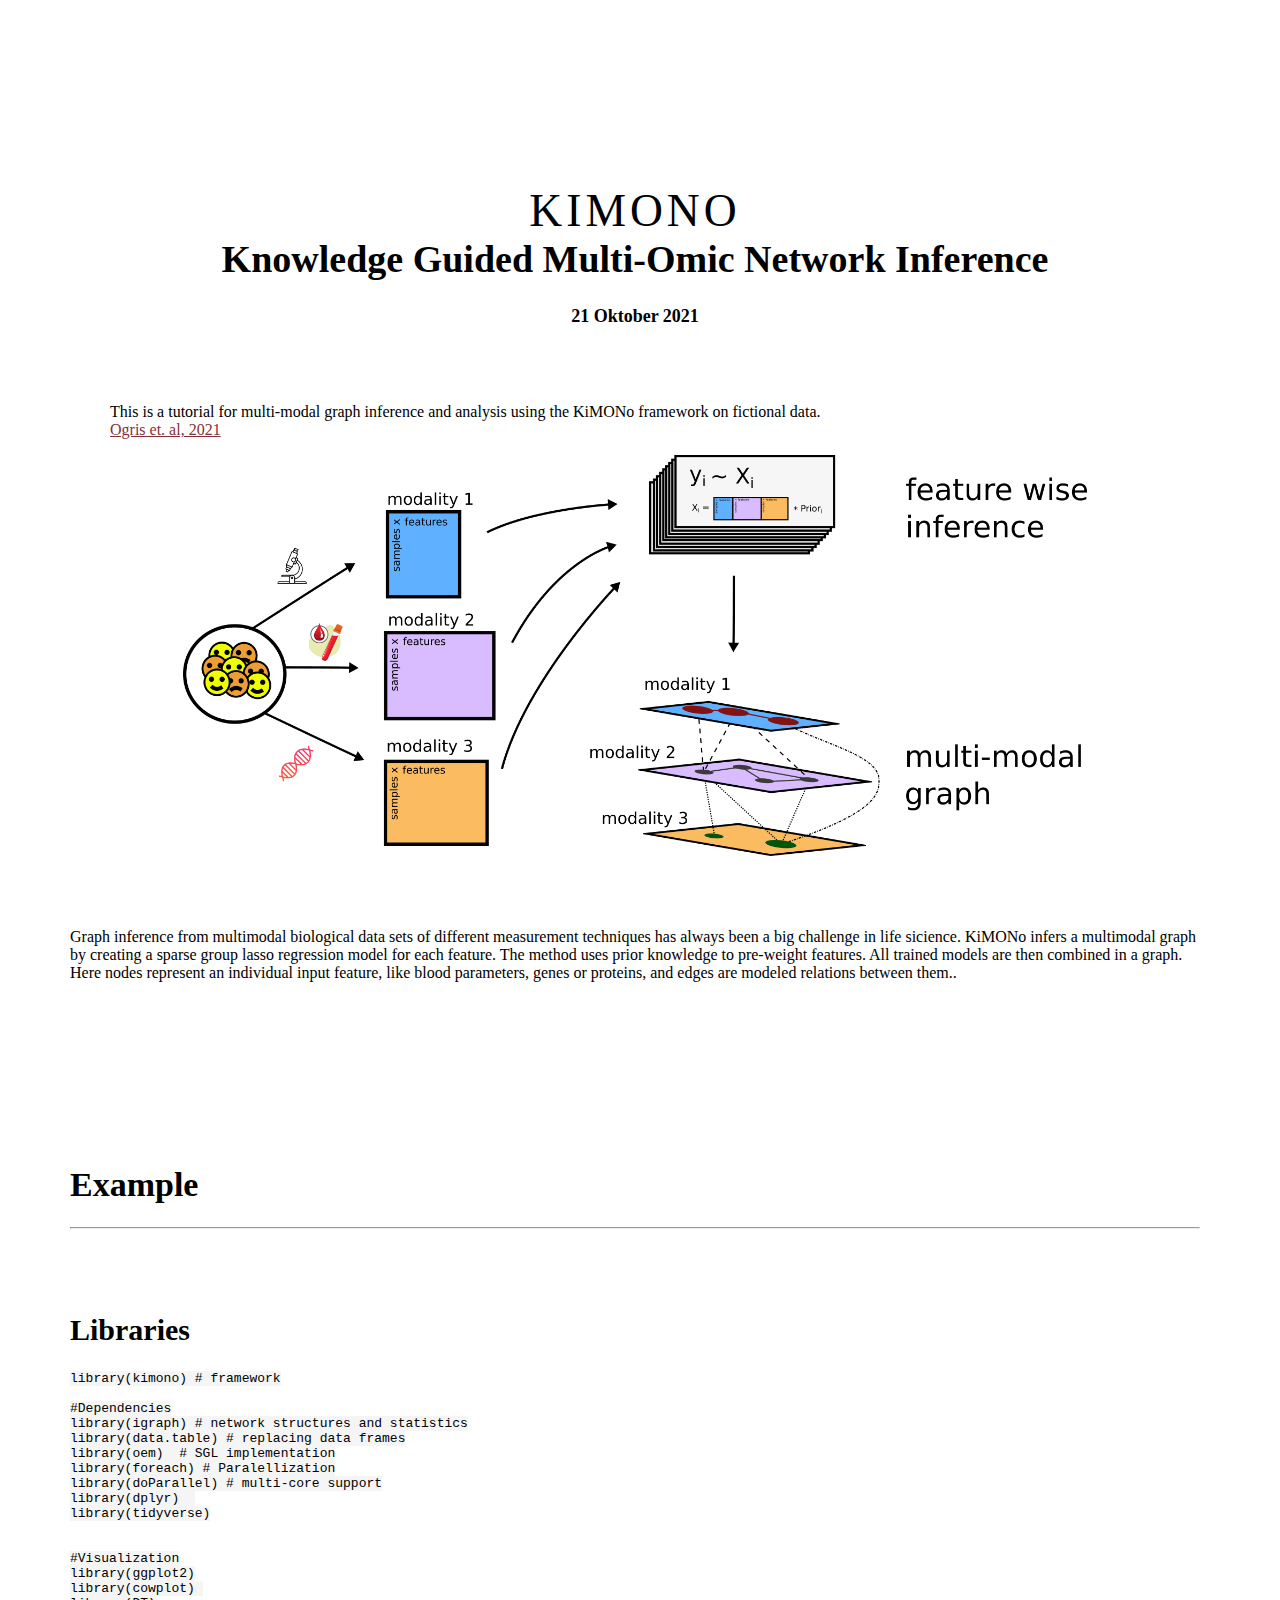
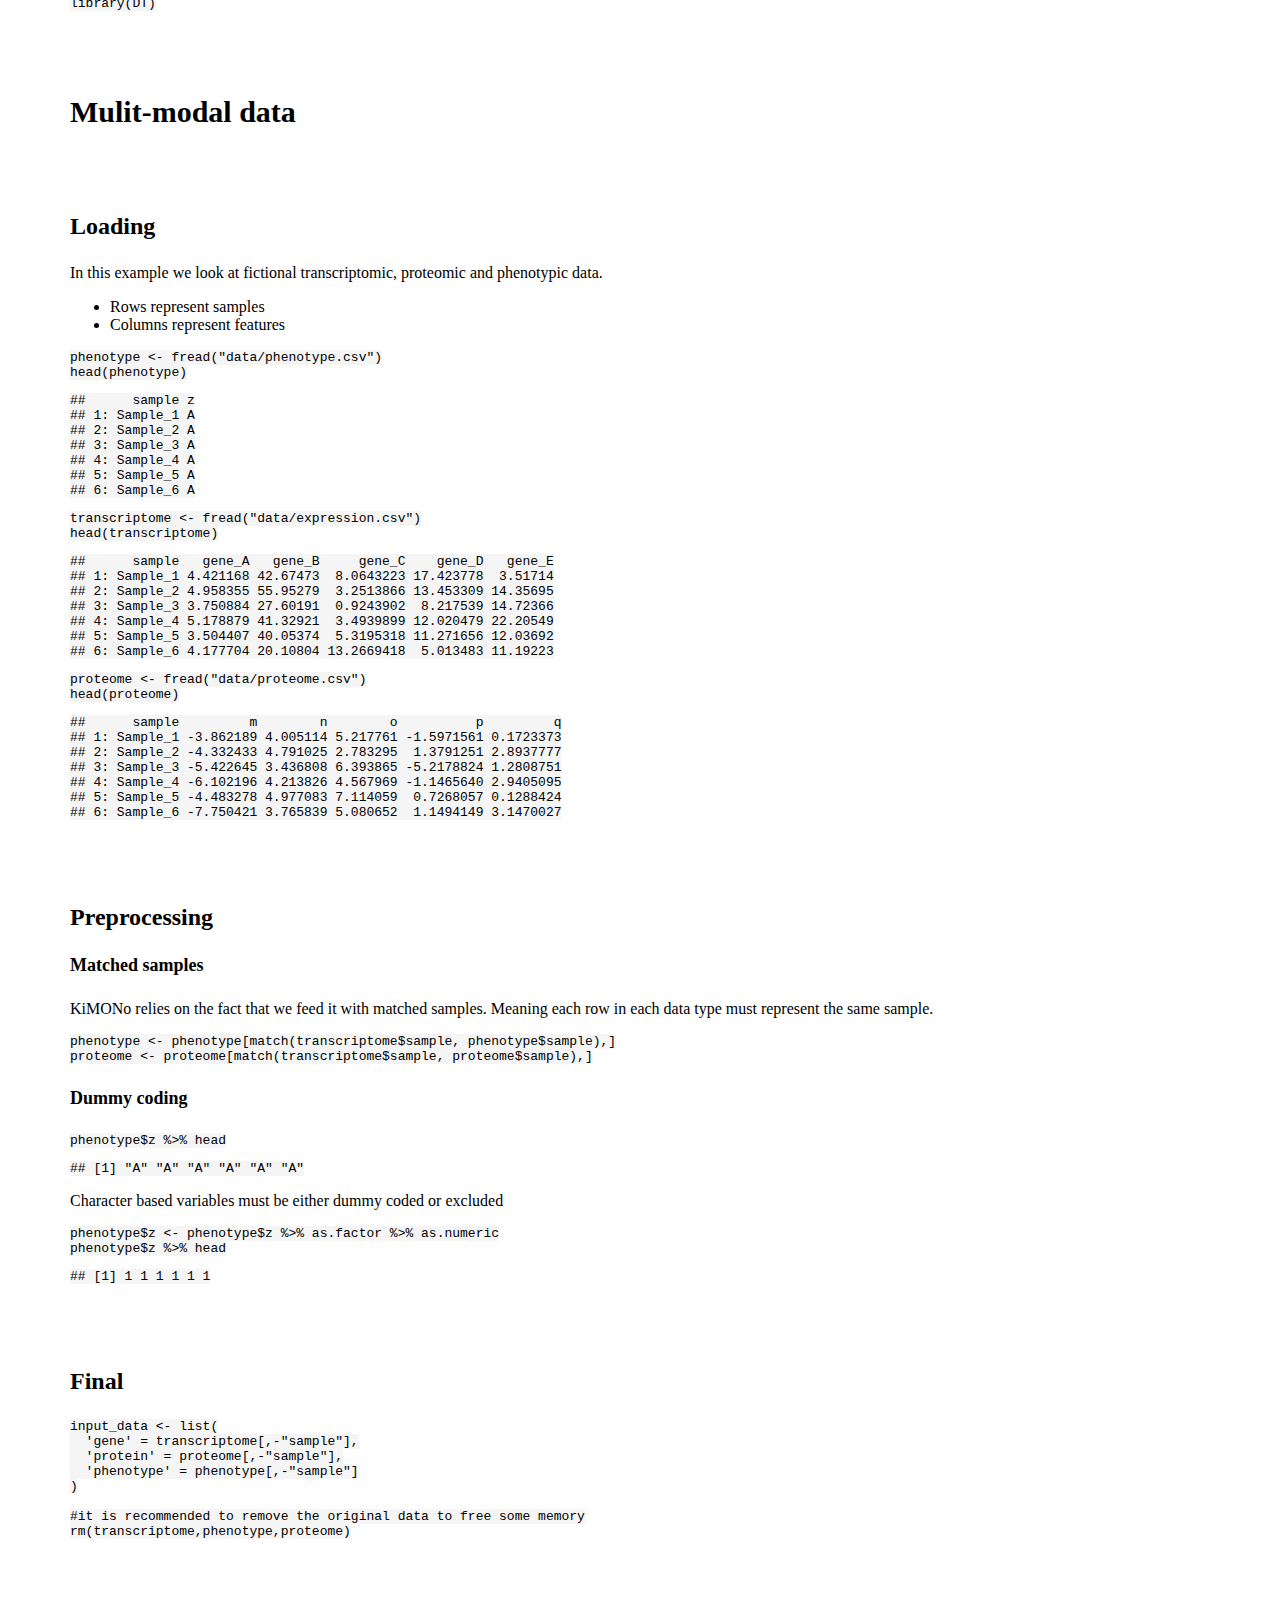
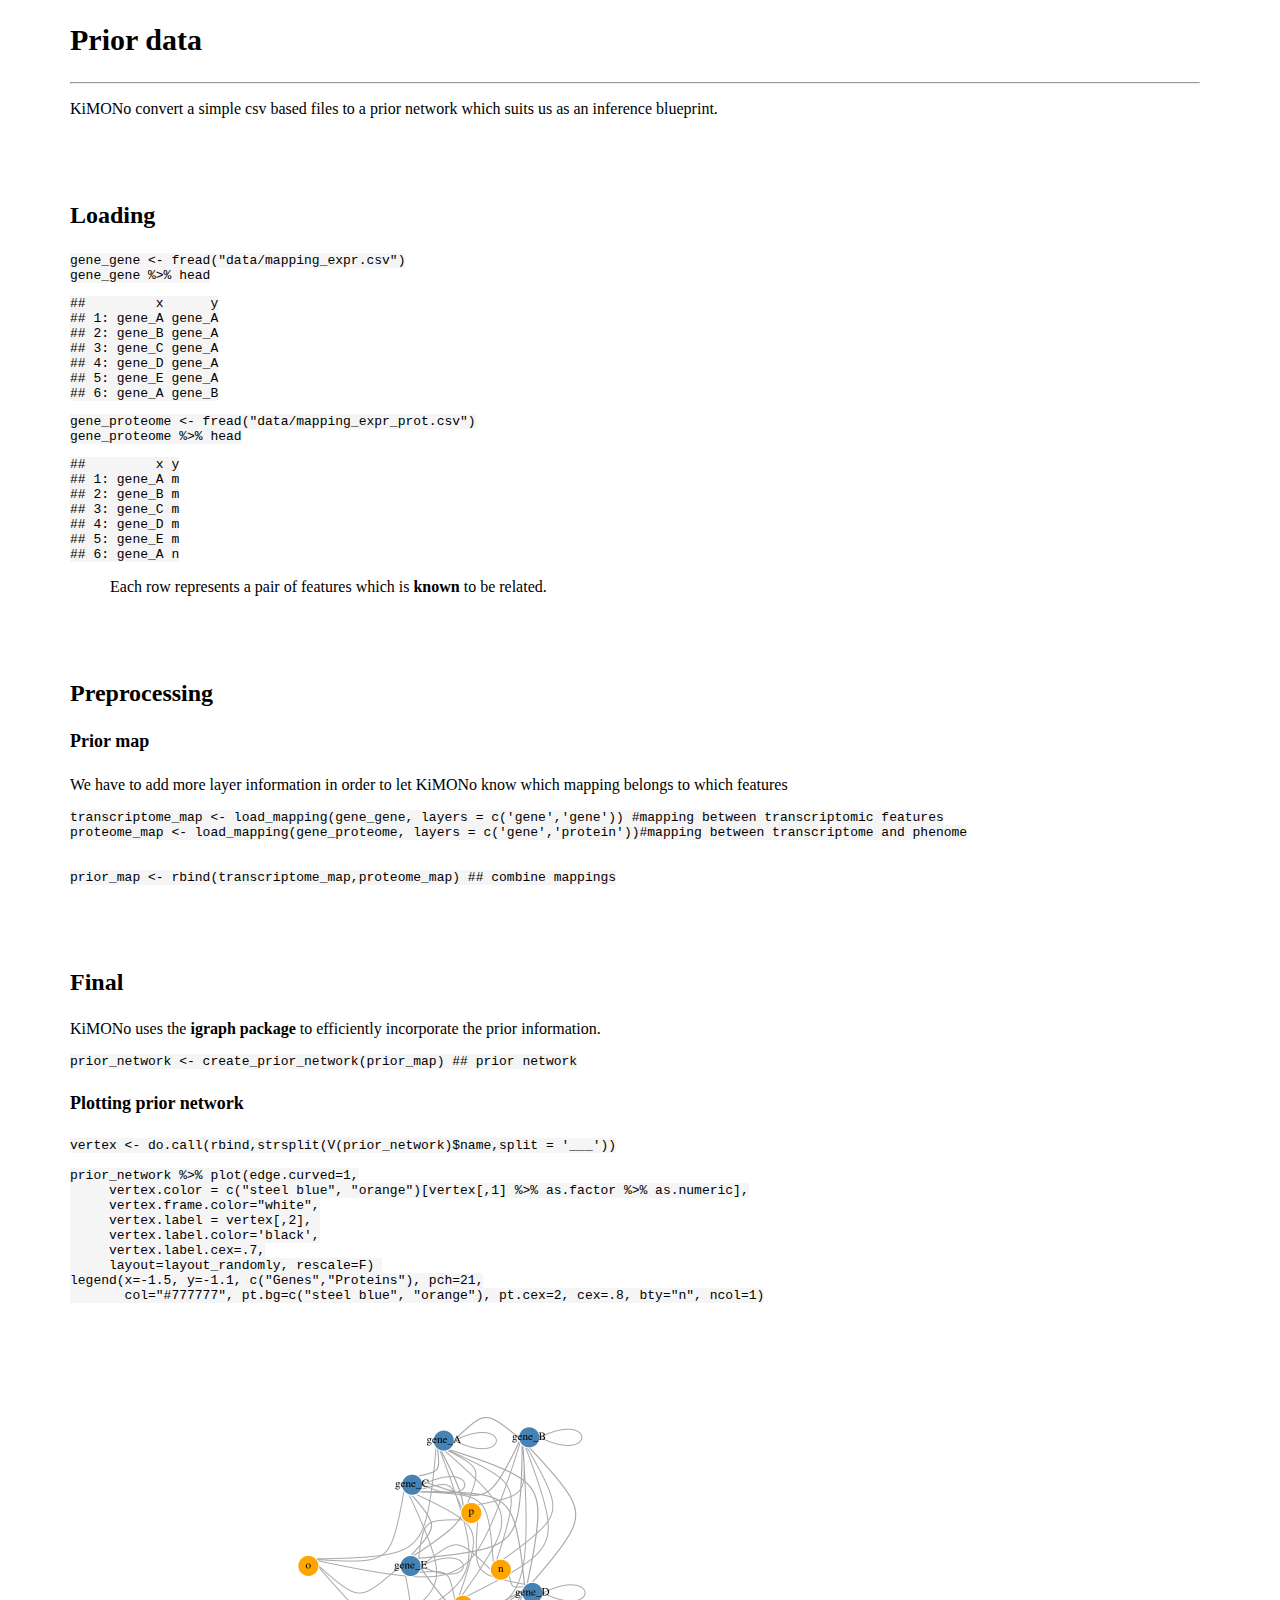
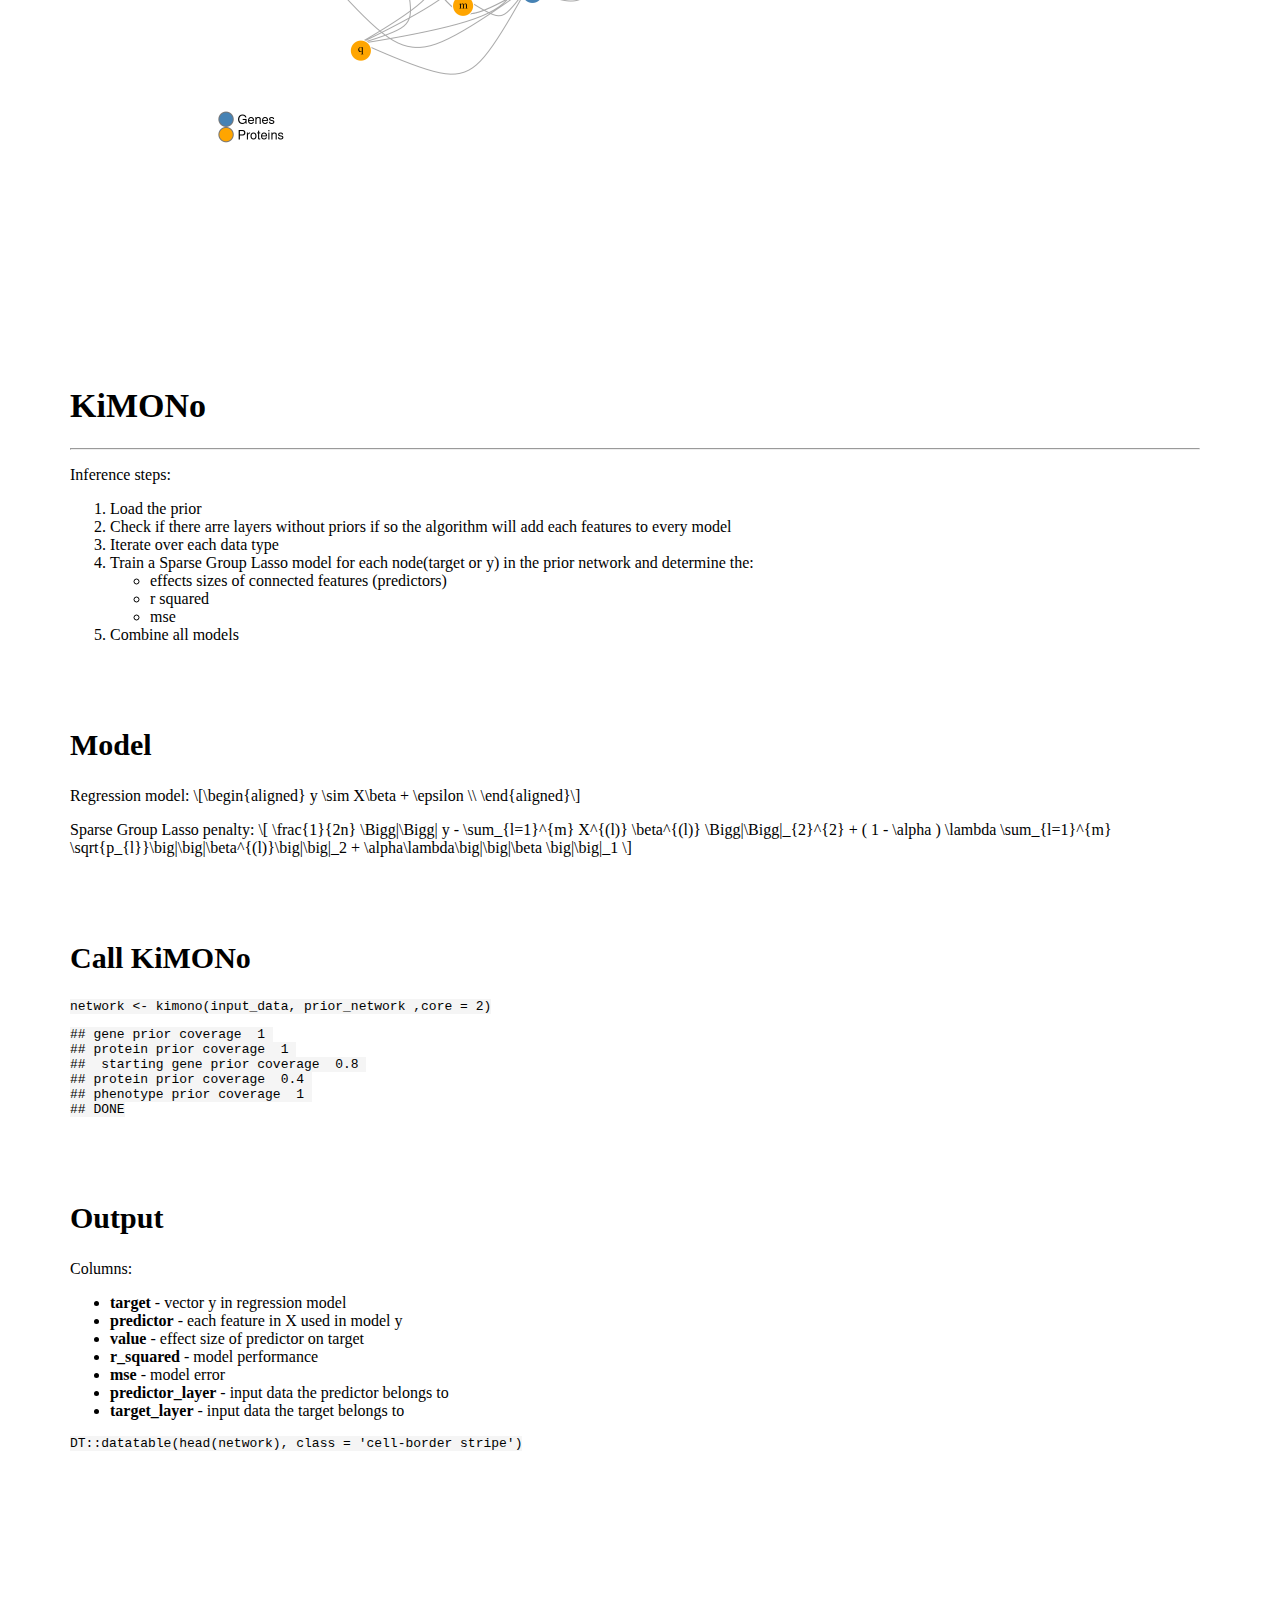
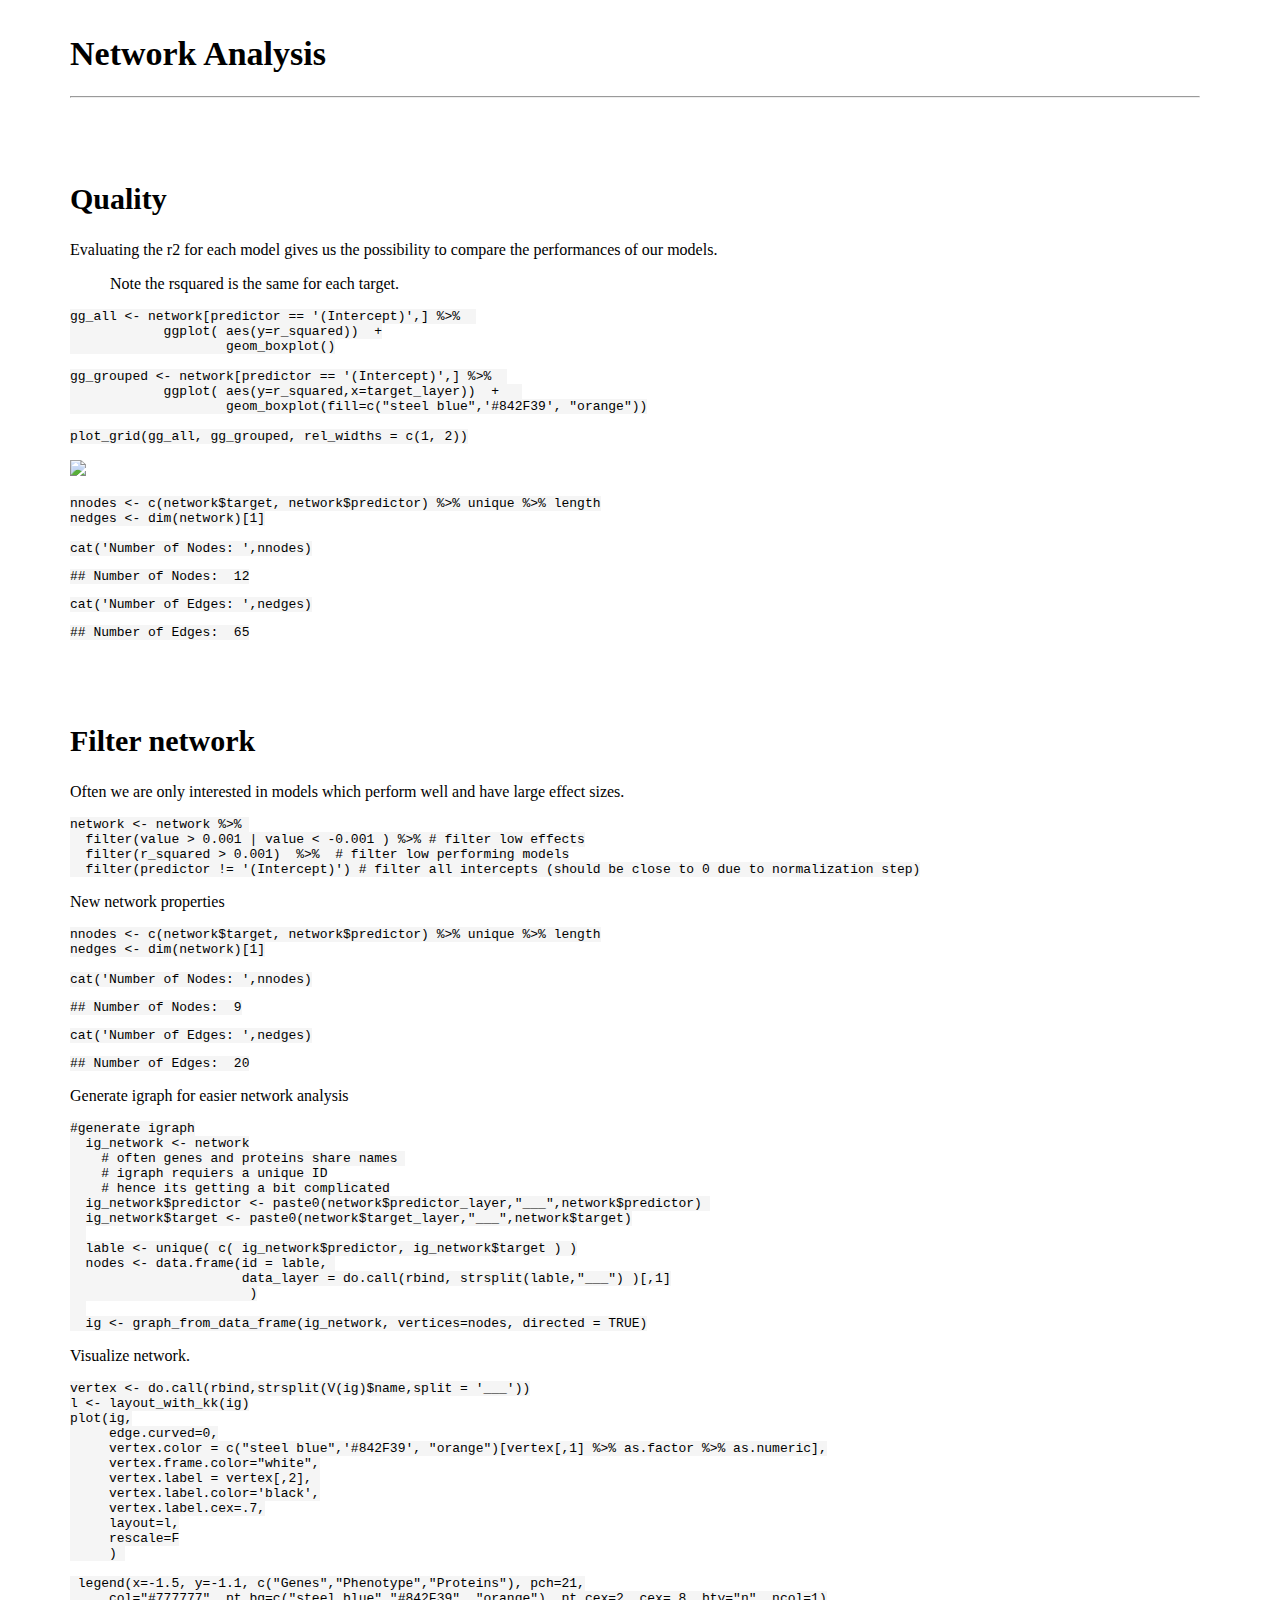
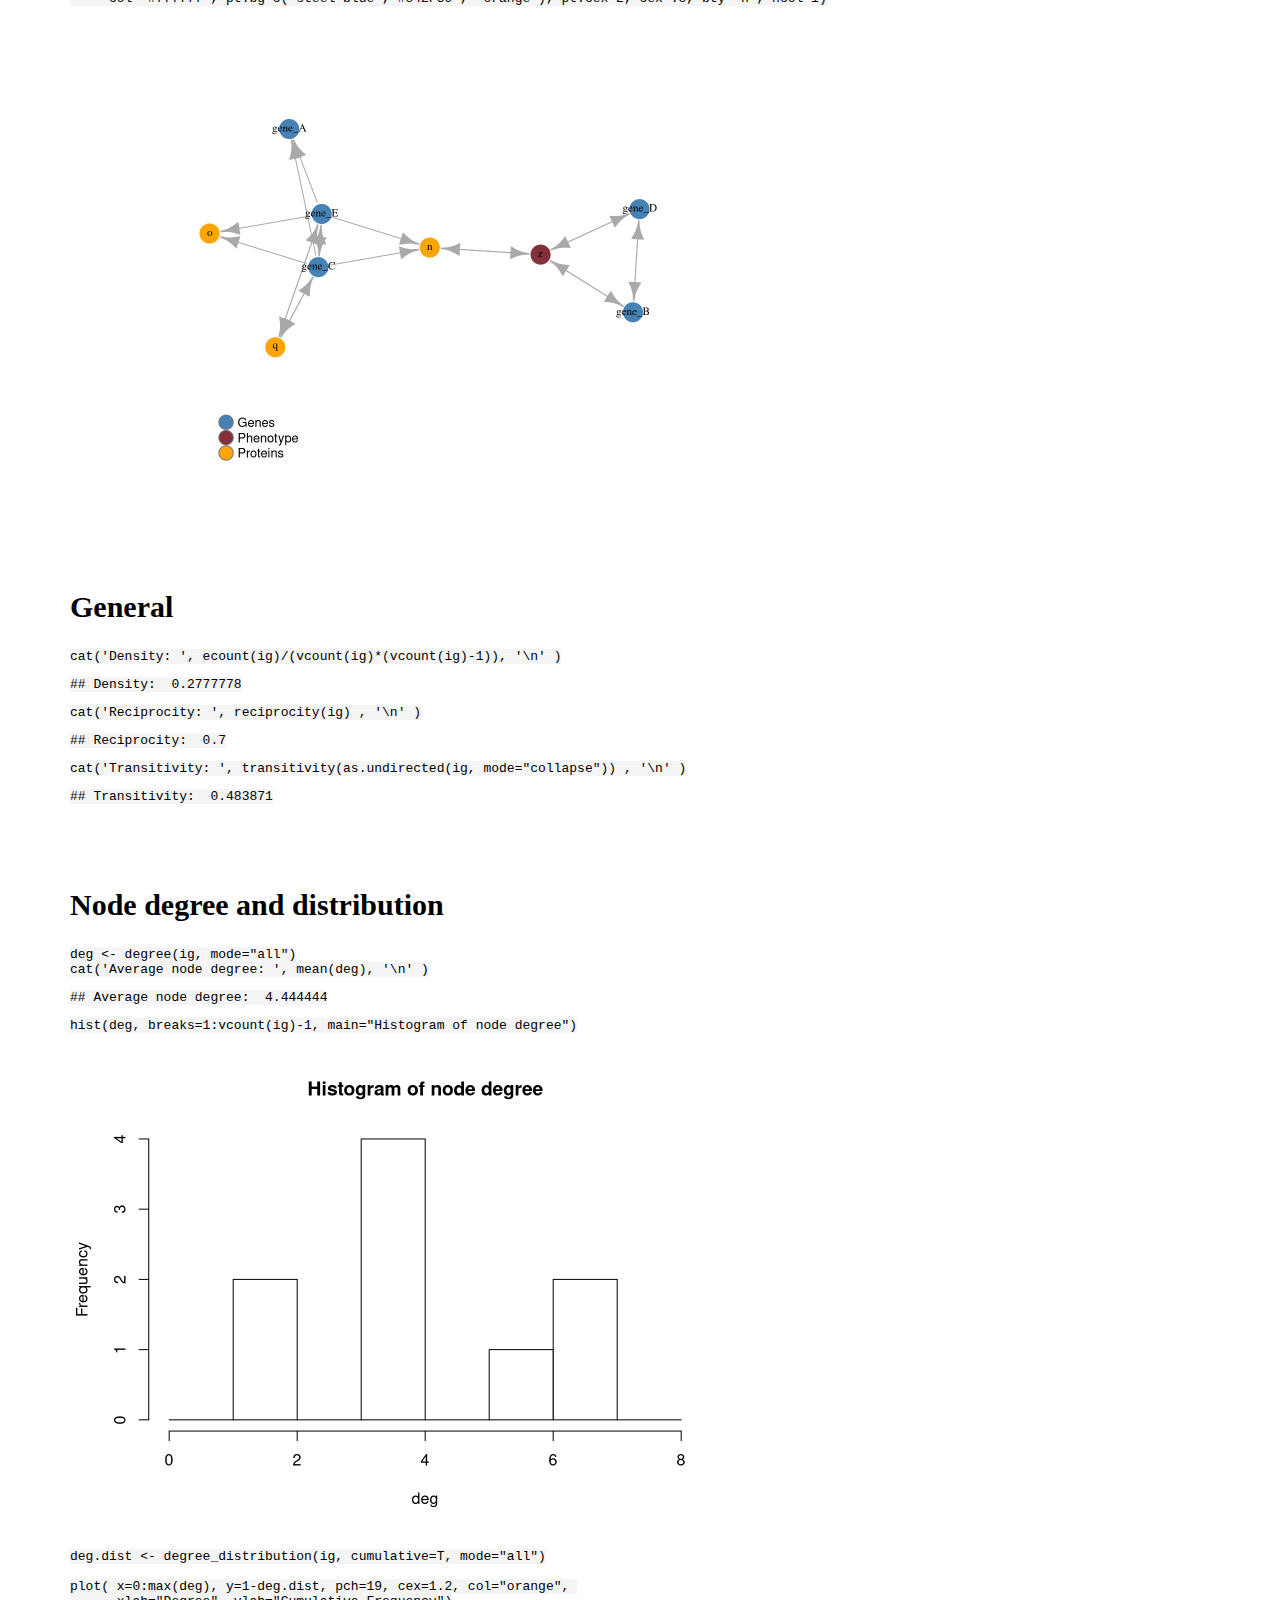
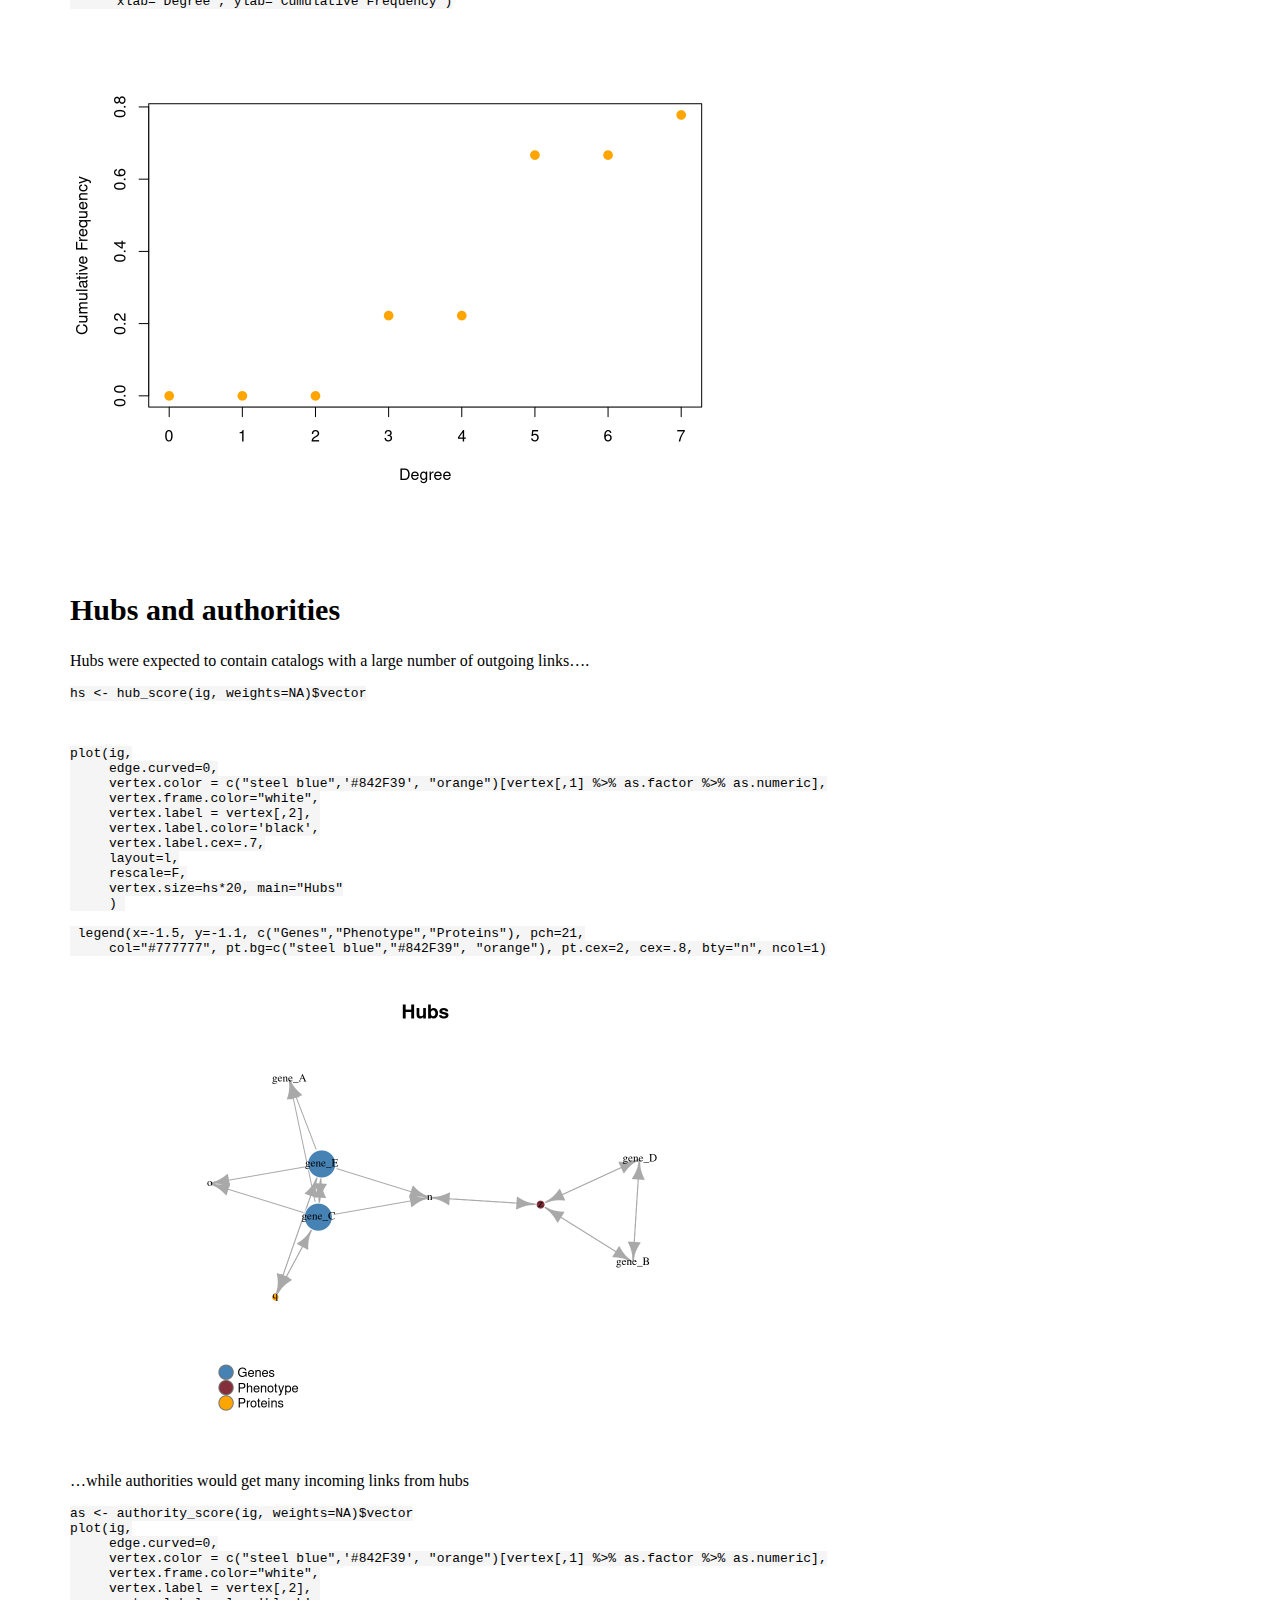
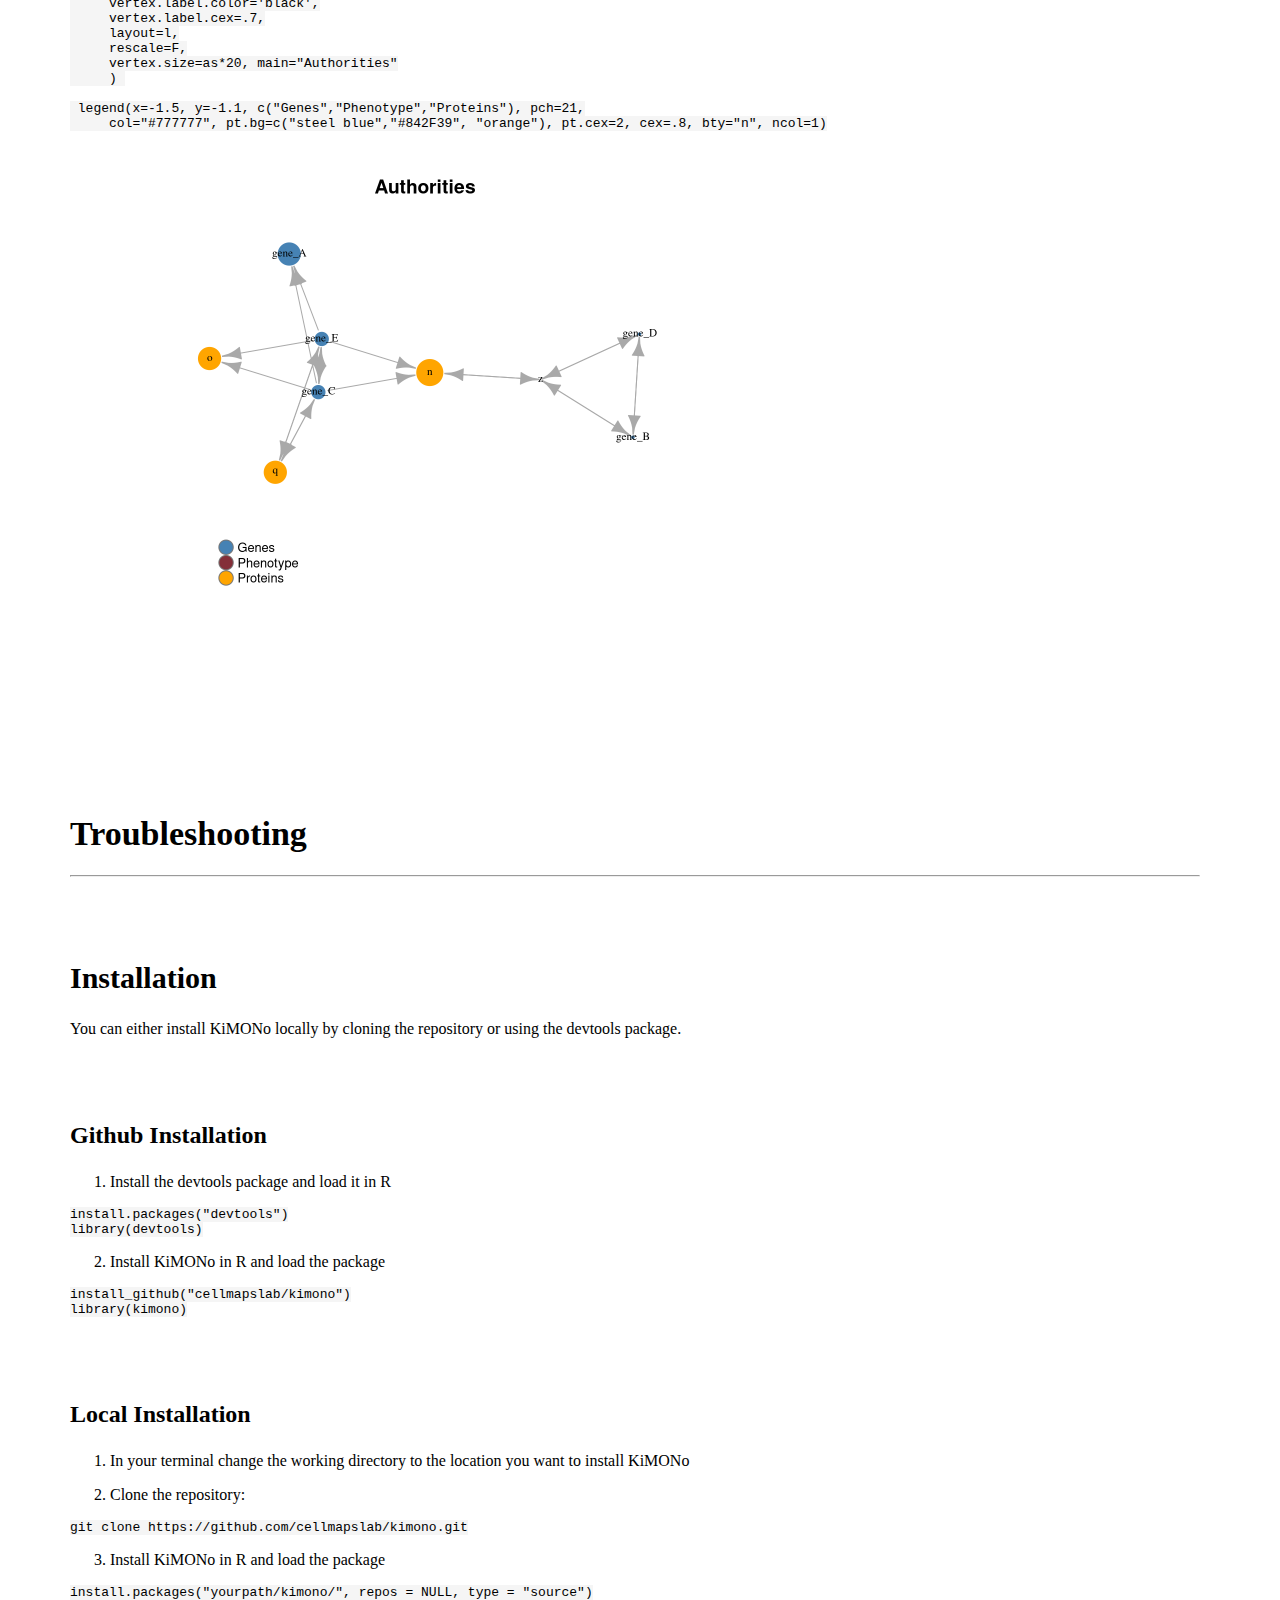
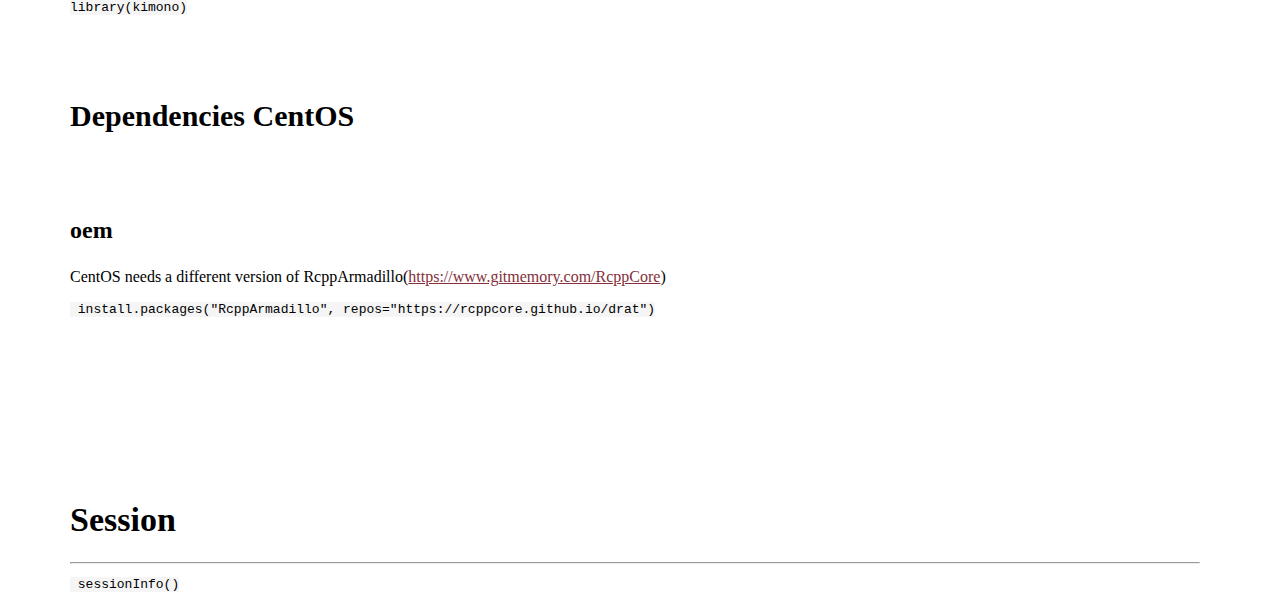
==== docs/index.html @ 5f7d03ec "adapting docs" ====
<!DOCTYPE html>

<html>

<head>

<meta charset="utf-8" />
<meta name="generator" content="pandoc" />
<meta http-equiv="X-UA-Compatible" content="IE=EDGE" />




<title>index.knit</title>

<script src="index_files/jquery-3.6.0/jquery-3.6.0.min.js"></script>
<meta name="viewport" content="width=device-width, initial-scale=1" />
<link href="index_files/bootstrap-3.3.5/css/bootstrap.min.css" rel="stylesheet" />
<script src="index_files/bootstrap-3.3.5/js/bootstrap.min.js"></script>
<script src="index_files/bootstrap-3.3.5/shim/html5shiv.min.js"></script>
<script src="index_files/bootstrap-3.3.5/shim/respond.min.js"></script>
<style>h1 {font-size: 34px;}
       h1.title {font-size: 38px;}
       h2 {font-size: 30px;}
       h3 {font-size: 24px;}
       h4 {font-size: 18px;}
       h5 {font-size: 16px;}
       h6 {font-size: 12px;}
       code {color: inherit; background-color: rgba(0, 0, 0, 0.04);}
       pre:not([class]) { background-color: white }</style>
<script src="index_files/jqueryui-1.11.4/jquery-ui.min.js"></script>
<link href="index_files/tocify-1.9.1/jquery.tocify.css" rel="stylesheet" />
<script src="index_files/tocify-1.9.1/jquery.tocify.js"></script>
<script src="index_files/navigation-1.1/tabsets.js"></script>
<link href="index_files/highlightjs-9.12.0/default.css" rel="stylesheet" />
<script src="index_files/highlightjs-9.12.0/highlight.js"></script>
<script src="index_files/htmlwidgets-1.5.4/htmlwidgets.js"></script>
<link href="index_files/datatables-css-0.0.0/datatables-crosstalk.css" rel="stylesheet" />
<script src="index_files/datatables-binding-0.19/datatables.js"></script>
<link href="index_files/dt-core-1.10.20/css/jquery.dataTables.min.css" rel="stylesheet" />
<link href="index_files/dt-core-1.10.20/css/jquery.dataTables.extra.css" rel="stylesheet" />
<script src="index_files/dt-core-1.10.20/js/jquery.dataTables.min.js"></script>
<link href="index_files/crosstalk-1.1.1/css/crosstalk.css" rel="stylesheet" />
<script src="index_files/crosstalk-1.1.1/js/crosstalk.min.js"></script>

<style type="text/css">
  code{white-space: pre-wrap;}
  span.smallcaps{font-variant: small-caps;}
  span.underline{text-decoration: underline;}
  div.column{display: inline-block; vertical-align: top; width: 50%;}
  div.hanging-indent{margin-left: 1.5em; text-indent: -1.5em;}
  ul.task-list{list-style: none;}
    </style>

<style type="text/css">code{white-space: pre;}</style>
<script type="text/javascript">
if (window.hljs) {
  hljs.configure({languages: []});
  hljs.initHighlightingOnLoad();
  if (document.readyState && document.readyState === "complete") {
    window.setTimeout(function() { hljs.initHighlighting(); }, 0);
  }
}
</script>





<link rel="stylesheet" href="style.css" type="text/css" />



<style type = "text/css">
.main-container {
  max-width: 940px;
  margin-left: auto;
  margin-right: auto;
}
img {
  max-width:100%;
}
.tabbed-pane {
  padding-top: 12px;
}
.html-widget {
  margin-bottom: 20px;
}
button.code-folding-btn:focus {
  outline: none;
}
summary {
  display: list-item;
}
pre code {
  padding: 0;
}
</style>



<!-- tabsets -->

<style type="text/css">
.tabset-dropdown > .nav-tabs {
  display: inline-table;
  max-height: 500px;
  min-height: 44px;
  overflow-y: auto;
  border: 1px solid #ddd;
  border-radius: 4px;
}

.tabset-dropdown > .nav-tabs > li.active:before {
  content: "";
  font-family: 'Glyphicons Halflings';
  display: inline-block;
  padding: 10px;
  border-right: 1px solid #ddd;
}

.tabset-dropdown > .nav-tabs.nav-tabs-open > li.active:before {
  content: "&#xe258;";
  border: none;
}

.tabset-dropdown > .nav-tabs.nav-tabs-open:before {
  content: "";
  font-family: 'Glyphicons Halflings';
  display: inline-block;
  padding: 10px;
  border-right: 1px solid #ddd;
}

.tabset-dropdown > .nav-tabs > li.active {
  display: block;
}

.tabset-dropdown > .nav-tabs > li > a,
.tabset-dropdown > .nav-tabs > li > a:focus,
.tabset-dropdown > .nav-tabs > li > a:hover {
  border: none;
  display: inline-block;
  border-radius: 4px;
  background-color: transparent;
}

.tabset-dropdown > .nav-tabs.nav-tabs-open > li {
  display: block;
  float: none;
}

.tabset-dropdown > .nav-tabs > li {
  display: none;
}
</style>

<!-- code folding -->



<style type="text/css">

#TOC {
  margin: 25px 0px 20px 0px;
}
@media (max-width: 768px) {
#TOC {
  position: relative;
  width: 100%;
}
}

@media print {
.toc-content {
  /* see https://github.com/w3c/csswg-drafts/issues/4434 */
  float: right;
}
}

.toc-content {
  padding-left: 30px;
  padding-right: 40px;
}

div.main-container {
  max-width: 1200px;
}

div.tocify {
  width: 20%;
  max-width: 260px;
  max-height: 85%;
}

@media (min-width: 768px) and (max-width: 991px) {
  div.tocify {
    width: 25%;
  }
}

@media (max-width: 767px) {
  div.tocify {
    width: 100%;
    max-width: none;
  }
}

.tocify ul, .tocify li {
  line-height: 20px;
}

.tocify-subheader .tocify-item {
  font-size: 0.90em;
}

.tocify .list-group-item {
  border-radius: 0px;
}


</style>



</head>

<body>


<div class="container-fluid main-container">


<!-- setup 3col/9col grid for toc_float and main content  -->
<div class="row">
<div class="col-xs-12 col-sm-4 col-md-3">
<div id="TOC" class="tocify">
</div>
</div>

<div class="toc-content col-xs-12 col-sm-8 col-md-9">




<div id="header">



<h1 class="title toc-ignore"><div class="mytitle">
KiMONo
</div>
Knowledge Guided Multi-Omic Network Inference</h1>
<h4 class="date"><center>
21 Oktober 2021
</center></h4>

</div>


<p><br><br></p>
<blockquote>
<p>This is a tutorial for multi-modal graph inference and analysis using the KiMONo framework on fictional data. <br> <a href="https://www.nature.com/articles/s41598-021-85544-4">Ogris et. al, 2021</a></p>
</blockquote>
<center>
<img src="intro.png" alt="Figure 1" style="width:80.0%" />
</center>
<p><br><br></p>
<p>Graph inference from multimodal biological data sets of different measurement techniques has always been a big challenge in life sicience. KiMONo infers a multimodal graph by creating a sparse group lasso regression model for each feature. The method uses prior knowledge to pre-weight features. All trained models are then combined in a graph. Here nodes represent an individual input feature, like blood parameters, genes or proteins, and edges are modeled relations between them..</p>
<div id="example" class="section level1">
<h1>Example</h1>
<hr />
<div id="libraries" class="section level2">
<h2>Libraries</h2>
<pre class="r"><code>library(kimono) # framework

#Dependencies
library(igraph) # network structures and statistics
library(data.table) # replacing data frames
library(oem)  # SGL implementation
library(foreach) # Paralellization
library(doParallel) # multi-core support
library(dplyr)  
library(tidyverse)


#Visualization
library(ggplot2)
library(cowplot) 
library(DT)</code></pre>
</div>
<div id="mulit-modal-data" class="section level2">
<h2>Mulit-modal data</h2>
<div id="loading" class="section level3">
<h3>Loading</h3>
<p>In this example we look at fictional transcriptomic, proteomic and phenotypic data.</p>
<ul>
<li>Rows represent samples</li>
<li>Columns represent features</li>
</ul>
<pre class="r"><code>phenotype &lt;- fread(&quot;data/phenotype.csv&quot;)
head(phenotype)</code></pre>
<pre><code>##      sample z
## 1: Sample_1 A
## 2: Sample_2 A
## 3: Sample_3 A
## 4: Sample_4 A
## 5: Sample_5 A
## 6: Sample_6 A</code></pre>
<pre class="r"><code>transcriptome &lt;- fread(&quot;data/expression.csv&quot;)
head(transcriptome)</code></pre>
<pre><code>##      sample   gene_A   gene_B     gene_C    gene_D   gene_E
## 1: Sample_1 4.421168 42.67473  8.0643223 17.423778  3.51714
## 2: Sample_2 4.958355 55.95279  3.2513866 13.453309 14.35695
## 3: Sample_3 3.750884 27.60191  0.9243902  8.217539 14.72366
## 4: Sample_4 5.178879 41.32921  3.4939899 12.020479 22.20549
## 5: Sample_5 3.504407 40.05374  5.3195318 11.271656 12.03692
## 6: Sample_6 4.177704 20.10804 13.2669418  5.013483 11.19223</code></pre>
<pre class="r"><code>proteome &lt;- fread(&quot;data/proteome.csv&quot;)
head(proteome)</code></pre>
<pre><code>##      sample         m        n        o          p         q
## 1: Sample_1 -3.862189 4.005114 5.217761 -1.5971561 0.1723373
## 2: Sample_2 -4.332433 4.791025 2.783295  1.3791251 2.8937777
## 3: Sample_3 -5.422645 3.436808 6.393865 -5.2178824 1.2808751
## 4: Sample_4 -6.102196 4.213826 4.567969 -1.1465640 2.9405095
## 5: Sample_5 -4.483278 4.977083 7.114059  0.7268057 0.1288424
## 6: Sample_6 -7.750421 3.765839 5.080652  1.1494149 3.1470027</code></pre>
</div>
<div id="preprocessing" class="section level3">
<h3>Preprocessing</h3>
<div id="matched-samples" class="section level4">
<h4>Matched samples</h4>
<p>KiMONo relies on the fact that we feed it with matched samples. Meaning each row in each data type must represent the same sample.</p>
<pre class="r"><code>phenotype &lt;- phenotype[match(transcriptome$sample, phenotype$sample),]
proteome &lt;- proteome[match(transcriptome$sample, proteome$sample),]</code></pre>
</div>
<div id="dummy-coding" class="section level4">
<h4>Dummy coding</h4>
<pre class="r"><code>phenotype$z %&gt;% head</code></pre>
<pre><code>## [1] &quot;A&quot; &quot;A&quot; &quot;A&quot; &quot;A&quot; &quot;A&quot; &quot;A&quot;</code></pre>
<p>Character based variables must be either dummy coded or excluded</p>
<pre class="r"><code>phenotype$z &lt;- phenotype$z %&gt;% as.factor %&gt;% as.numeric
phenotype$z %&gt;% head</code></pre>
<pre><code>## [1] 1 1 1 1 1 1</code></pre>
</div>
</div>
<div id="final" class="section level3">
<h3>Final</h3>
<pre class="r"><code>input_data &lt;- list(
  &#39;gene&#39; = transcriptome[,-&quot;sample&quot;],
  &#39;protein&#39; = proteome[,-&quot;sample&quot;],
  &#39;phenotype&#39; = phenotype[,-&quot;sample&quot;]
)

#it is recommended to remove the original data to free some memory
rm(transcriptome,phenotype,proteome)</code></pre>
</div>
</div>
<div id="prior-data" class="section level2">
<h2>Prior data</h2>
<hr />
<p>KiMONo convert a simple csv based files to a prior network which suits us as an inference blueprint.</p>
<div id="loading-1" class="section level3">
<h3>Loading</h3>
<pre class="r"><code>gene_gene &lt;- fread(&quot;data/mapping_expr.csv&quot;)
gene_gene %&gt;% head</code></pre>
<pre><code>##         x      y
## 1: gene_A gene_A
## 2: gene_B gene_A
## 3: gene_C gene_A
## 4: gene_D gene_A
## 5: gene_E gene_A
## 6: gene_A gene_B</code></pre>
<pre class="r"><code>gene_proteome &lt;- fread(&quot;data/mapping_expr_prot.csv&quot;)
gene_proteome %&gt;% head</code></pre>
<pre><code>##         x y
## 1: gene_A m
## 2: gene_B m
## 3: gene_C m
## 4: gene_D m
## 5: gene_E m
## 6: gene_A n</code></pre>
<blockquote>
<p>Each row represents a pair of features which is <strong>known</strong> to be related.</p>
</blockquote>
</div>
<div id="preprocessing-1" class="section level3">
<h3>Preprocessing</h3>
<div id="prior-map" class="section level4">
<h4>Prior map</h4>
<p>We have to add more layer information in order to let KiMONo know which mapping belongs to which features</p>
<pre class="r"><code>transcriptome_map &lt;- load_mapping(gene_gene, layers = c(&#39;gene&#39;,&#39;gene&#39;)) #mapping between transcriptomic features
proteome_map &lt;- load_mapping(gene_proteome, layers = c(&#39;gene&#39;,&#39;protein&#39;))#mapping between transcriptome and phenome


prior_map &lt;- rbind(transcriptome_map,proteome_map) ## combine mappings</code></pre>
</div>
</div>
<div id="final-1" class="section level3">
<h3>Final</h3>
<p>KiMONo uses the <strong>igraph package</strong> to efficiently incorporate the prior information.</p>
<pre class="r"><code>prior_network &lt;- create_prior_network(prior_map) ## prior network</code></pre>
<div id="plotting-prior-network" class="section level4">
<h4>Plotting prior network</h4>
<pre class="r"><code>vertex &lt;- do.call(rbind,strsplit(V(prior_network)$name,split = &#39;___&#39;))

prior_network %&gt;% plot(edge.curved=1,
     vertex.color = c(&quot;steel blue&quot;, &quot;orange&quot;)[vertex[,1] %&gt;% as.factor %&gt;% as.numeric],
     vertex.frame.color=&quot;white&quot;,
     vertex.label = vertex[,2], 
     vertex.label.color=&#39;black&#39;,
     vertex.label.cex=.7,
     layout=layout_randomly, rescale=F) 
legend(x=-1.5, y=-1.1, c(&quot;Genes&quot;,&quot;Proteins&quot;), pch=21,
       col=&quot;#777777&quot;, pt.bg=c(&quot;steel blue&quot;, &quot;orange&quot;), pt.cex=2, cex=.8, bty=&quot;n&quot;, ncol=1)</code></pre>
<p><img src="index_files/figure-html/unnamed-chunk-10-1.png" width="672" /></p>
</div>
</div>
</div>
</div>
<div id="kimono" class="section level1">
<h1>KiMONo</h1>
<hr />
<p>Inference steps:</p>
<ol style="list-style-type: decimal">
<li>Load the prior</li>
<li>Check if there arre layers without priors if so the algorithm will add each features to every model</li>
<li>Iterate over each data type</li>
<li>Train a Sparse Group Lasso model for each node(target or y) in the prior network and determine the:
<ul>
<li>effects sizes of connected features (predictors)</li>
<li>r squared</li>
<li>mse</li>
</ul></li>
<li>Combine all models</li>
</ol>
<div id="model" class="section level2">
<h2>Model</h2>
<p>Regression model: <span class="math display">\[\begin{aligned} y \sim X\beta + \epsilon \\       \end{aligned}\]</span></p>
<p>Sparse Group Lasso penalty: <span class="math display">\[  \frac{1}{2n} \Bigg|\Bigg| y - \sum_{l=1}^{m} X^{(l)} \beta^{(l)} \Bigg|\Bigg|_{2}^{2} + ( 1 - \alpha ) \lambda \sum_{l=1}^{m} \sqrt{p_{l}}\big|\big|\beta^{(l)}\big|\big|_2  + \alpha\lambda\big|\big|\beta \big|\big|_1 \]</span></p>
</div>
<div id="call-kimono" class="section level2">
<h2>Call KiMONo</h2>
<pre class="r"><code>network &lt;- kimono(input_data, prior_network ,core = 2)</code></pre>
<pre><code>## gene prior coverage  1 
## protein prior coverage  1 
##  starting gene prior coverage  0.8 
## protein prior coverage  0.4 
## phenotype prior coverage  1 
## DONE</code></pre>
</div>
<div id="output" class="section level2">
<h2>Output</h2>
<p>Columns:</p>
<ul>
<li><strong>target</strong> - vector y in regression model</li>
<li><strong>predictor</strong> - each feature in X used in model y</li>
<li><strong>value</strong> - effect size of predictor on target</li>
<li><strong>r_squared</strong> - model performance</li>
<li><strong>mse</strong> - model error</li>
<li><strong>predictor_layer</strong> - input data the predictor belongs to</li>
<li><strong>target_layer</strong> - input data the target belongs to</li>
</ul>
<pre class="r"><code>DT::datatable(head(network), class = &#39;cell-border stripe&#39;)</code></pre>
<div id="htmlwidget-b2128a111c4841a05bc6" style="width:100%;height:auto;" class="datatables html-widget"></div>
<script type="application/json" data-for="htmlwidget-b2128a111c4841a05bc6">{"x":{"filter":"none","vertical":false,"data":[["1","2","3","4","5","6"],["gene_B","gene_B","gene_B","gene_B","gene_B","gene_B"],["(Intercept)","gene_A","gene_C","gene_D","gene_E","m"],[-8.51582596336706e-19,0,0,0.0622081704422632,0,0],[0.123749997868509,0.123749997868509,0.123749997868509,0.123749997868509,0.123749997868509,0.123749997868509],[0.779065468367681,0.779065468367681,0.779065468367681,0.779065468367681,0.779065468367681,0.779065468367681],["(Intercept)","gene","gene","gene","gene","protein"],["gene","gene","gene","gene","gene","gene"]],"container":"<table class=\"cell-border stripe\">\n  <thead>\n    <tr>\n      <th> <\/th>\n      <th>target<\/th>\n      <th>predictor<\/th>\n      <th>value<\/th>\n      <th>r_squared<\/th>\n      <th>mse<\/th>\n      <th>predictor_layer<\/th>\n      <th>target_layer<\/th>\n    <\/tr>\n  <\/thead>\n<\/table>","options":{"columnDefs":[{"className":"dt-right","targets":[3,4,5]},{"orderable":false,"targets":0}],"order":[],"autoWidth":false,"orderClasses":false}},"evals":[],"jsHooks":[]}</script>
</div>
</div>
<div id="network-analysis" class="section level1">
<h1>Network Analysis</h1>
<hr />
<div id="quality" class="section level2">
<h2>Quality</h2>
<p>Evaluating the r2 for each model gives us the possibility to compare the performances of our models.</p>
<blockquote>
<p>Note the rsquared is the same for each target.</p>
</blockquote>
<pre class="r"><code>gg_all &lt;- network[predictor == &#39;(Intercept)&#39;,] %&gt;%  
            ggplot( aes(y=r_squared))  +
                    geom_boxplot()

gg_grouped &lt;- network[predictor == &#39;(Intercept)&#39;,] %&gt;%  
            ggplot( aes(y=r_squared,x=target_layer))  +   
                    geom_boxplot(fill=c(&quot;steel blue&quot;,&#39;#842F39&#39;, &quot;orange&quot;))

plot_grid(gg_all, gg_grouped, rel_widths = c(1, 2))</code></pre>
<p><img src="index_files/figure-html/unnamed-chunk-13-1.png" width="672" /></p>
<pre class="r"><code>nnodes &lt;- c(network$target, network$predictor) %&gt;% unique %&gt;% length
nedges &lt;- dim(network)[1]

cat(&#39;Number of Nodes: &#39;,nnodes)</code></pre>
<pre><code>## Number of Nodes:  12</code></pre>
<pre class="r"><code>cat(&#39;Number of Edges: &#39;,nedges)</code></pre>
<pre><code>## Number of Edges:  65</code></pre>
</div>
<div id="filter-network" class="section level2">
<h2>Filter network</h2>
<p>Often we are only interested in models which perform well and have large effect sizes.</p>
<pre class="r"><code>network &lt;- network %&gt;% 
  filter(value &gt; 0.001 | value &lt; -0.001 ) %&gt;% # filter low effects
  filter(r_squared &gt; 0.001)  %&gt;%  # filter low performing models
  filter(predictor != &#39;(Intercept)&#39;) # filter all intercepts (should be close to 0 due to normalization step)</code></pre>
<p>New network properties</p>
<pre class="r"><code>nnodes &lt;- c(network$target, network$predictor) %&gt;% unique %&gt;% length
nedges &lt;- dim(network)[1]

cat(&#39;Number of Nodes: &#39;,nnodes)</code></pre>
<pre><code>## Number of Nodes:  9</code></pre>
<pre class="r"><code>cat(&#39;Number of Edges: &#39;,nedges)</code></pre>
<pre><code>## Number of Edges:  20</code></pre>
<p>Generate igraph for easier network analysis</p>
<pre class="r"><code>#generate igraph
  ig_network &lt;- network
    # often genes and proteins share names 
    # igraph requiers a unique ID
    # hence its getting a bit complicated
  ig_network$predictor &lt;- paste0(network$predictor_layer,&quot;___&quot;,network$predictor) 
  ig_network$target &lt;- paste0(network$target_layer,&quot;___&quot;,network$target)
  
  lable &lt;- unique( c( ig_network$predictor, ig_network$target ) )
  nodes &lt;- data.frame(id = lable, 
                      data_layer = do.call(rbind, strsplit(lable,&quot;___&quot;) )[,1]
                       )
  
  ig &lt;- graph_from_data_frame(ig_network, vertices=nodes, directed = TRUE)</code></pre>
<p>Visualize network.</p>
<pre class="r"><code>vertex &lt;- do.call(rbind,strsplit(V(ig)$name,split = &#39;___&#39;))
l &lt;- layout_with_kk(ig)
plot(ig,
     edge.curved=0,
     vertex.color = c(&quot;steel blue&quot;,&#39;#842F39&#39;, &quot;orange&quot;)[vertex[,1] %&gt;% as.factor %&gt;% as.numeric],
     vertex.frame.color=&quot;white&quot;,
     vertex.label = vertex[,2], 
     vertex.label.color=&#39;black&#39;,
     vertex.label.cex=.7,
     layout=l,
     rescale=F
     ) 

 legend(x=-1.5, y=-1.1, c(&quot;Genes&quot;,&quot;Phenotype&quot;,&quot;Proteins&quot;), pch=21,
     col=&quot;#777777&quot;, pt.bg=c(&quot;steel blue&quot;,&quot;#842F39&quot;, &quot;orange&quot;), pt.cex=2, cex=.8, bty=&quot;n&quot;, ncol=1)</code></pre>
<p><img src="index_files/figure-html/unnamed-chunk-17-1.png" width="672" /></p>
</div>
<div id="general" class="section level2">
<h2>General</h2>
<pre class="r"><code>cat(&#39;Density: &#39;, ecount(ig)/(vcount(ig)*(vcount(ig)-1)), &#39;\n&#39; )</code></pre>
<pre><code>## Density:  0.2777778</code></pre>
<pre class="r"><code>cat(&#39;Reciprocity: &#39;, reciprocity(ig) , &#39;\n&#39; )</code></pre>
<pre><code>## Reciprocity:  0.7</code></pre>
<pre class="r"><code>cat(&#39;Transitivity: &#39;, transitivity(as.undirected(ig, mode=&quot;collapse&quot;)) , &#39;\n&#39; )</code></pre>
<pre><code>## Transitivity:  0.483871</code></pre>
</div>
<div id="node-degree-and-distribution" class="section level2">
<h2>Node degree and distribution</h2>
<pre class="r"><code>deg &lt;- degree(ig, mode=&quot;all&quot;)
cat(&#39;Average node degree: &#39;, mean(deg), &#39;\n&#39; )</code></pre>
<pre><code>## Average node degree:  4.444444</code></pre>
<pre class="r"><code>hist(deg, breaks=1:vcount(ig)-1, main=&quot;Histogram of node degree&quot;)</code></pre>
<p><img src="index_files/figure-html/unnamed-chunk-19-1.png" width="672" /></p>
<pre class="r"><code>deg.dist &lt;- degree_distribution(ig, cumulative=T, mode=&quot;all&quot;)

plot( x=0:max(deg), y=1-deg.dist, pch=19, cex=1.2, col=&quot;orange&quot;, 
      xlab=&quot;Degree&quot;, ylab=&quot;Cumulative Frequency&quot;)</code></pre>
<p><img src="index_files/figure-html/unnamed-chunk-19-2.png" width="672" /></p>
</div>
<div id="hubs-and-authorities" class="section level2">
<h2>Hubs and authorities</h2>
<p>Hubs were expected to contain catalogs with a large number of outgoing links….</p>
<pre class="r"><code>hs &lt;- hub_score(ig, weights=NA)$vector



plot(ig,
     edge.curved=0,
     vertex.color = c(&quot;steel blue&quot;,&#39;#842F39&#39;, &quot;orange&quot;)[vertex[,1] %&gt;% as.factor %&gt;% as.numeric],
     vertex.frame.color=&quot;white&quot;,
     vertex.label = vertex[,2], 
     vertex.label.color=&#39;black&#39;,
     vertex.label.cex=.7,
     layout=l,
     rescale=F,
     vertex.size=hs*20, main=&quot;Hubs&quot;
     ) 

 legend(x=-1.5, y=-1.1, c(&quot;Genes&quot;,&quot;Phenotype&quot;,&quot;Proteins&quot;), pch=21,
     col=&quot;#777777&quot;, pt.bg=c(&quot;steel blue&quot;,&quot;#842F39&quot;, &quot;orange&quot;), pt.cex=2, cex=.8, bty=&quot;n&quot;, ncol=1)</code></pre>
<p><img src="index_files/figure-html/unnamed-chunk-20-1.png" width="672" /></p>
<p>…while authorities would get many incoming links from hubs</p>
<pre class="r"><code>as &lt;- authority_score(ig, weights=NA)$vector
plot(ig,
     edge.curved=0,
     vertex.color = c(&quot;steel blue&quot;,&#39;#842F39&#39;, &quot;orange&quot;)[vertex[,1] %&gt;% as.factor %&gt;% as.numeric],
     vertex.frame.color=&quot;white&quot;,
     vertex.label = vertex[,2], 
     vertex.label.color=&#39;black&#39;,
     vertex.label.cex=.7,
     layout=l,
     rescale=F,
     vertex.size=as*20, main=&quot;Authorities&quot;
     ) 

 legend(x=-1.5, y=-1.1, c(&quot;Genes&quot;,&quot;Phenotype&quot;,&quot;Proteins&quot;), pch=21,
     col=&quot;#777777&quot;, pt.bg=c(&quot;steel blue&quot;,&quot;#842F39&quot;, &quot;orange&quot;), pt.cex=2, cex=.8, bty=&quot;n&quot;, ncol=1)</code></pre>
<p><img src="index_files/figure-html/unnamed-chunk-21-1.png" width="672" /></p>
</div>
</div>
<div id="troubleshooting" class="section level1">
<h1>Troubleshooting</h1>
<hr />
<div id="installation" class="section level2">
<h2>Installation</h2>
<p>You can either install KiMONo locally by cloning the repository or using the devtools package.</p>
<div id="github-installation" class="section level3">
<h3>Github Installation</h3>
<ol style="list-style-type: decimal">
<li>Install the devtools package and load it in R</li>
</ol>
<pre class="r"><code>install.packages(&quot;devtools&quot;)
library(devtools)</code></pre>
<ol start="2" style="list-style-type: decimal">
<li>Install KiMONo in R and load the package</li>
</ol>
<pre class="r"><code>install_github(&quot;cellmapslab/kimono&quot;)
library(kimono)</code></pre>
</div>
<div id="local-installation" class="section level3">
<h3>Local Installation</h3>
<ol style="list-style-type: decimal">
<li><p>In your terminal change the working directory to the location you want to install KiMONo</p></li>
<li><p>Clone the repository:</p></li>
</ol>
<pre class="sh"><code>git clone https://github.com/cellmapslab/kimono.git</code></pre>
<ol start="3" style="list-style-type: decimal">
<li>Install KiMONo in R and load the package</li>
</ol>
<pre class="r"><code>install.packages(&quot;yourpath/kimono/&quot;, repos = NULL, type = &quot;source&quot;)
library(kimono)</code></pre>
</div>
</div>
<div id="dependencies-centos" class="section level2">
<h2>Dependencies CentOS</h2>
<div id="oem" class="section level3">
<h3>oem</h3>
<p>CentOS needs a different version of RcppArmadillo(<a href="https://www.gitmemory.com/RcppCore" class="uri">https://www.gitmemory.com/RcppCore</a>)</p>
<pre class="r"><code> install.packages(&quot;RcppArmadillo&quot;, repos=&quot;https://rcppcore.github.io/drat&quot;)</code></pre>
</div>
</div>
</div>
<div id="session" class="section level1">
<h1>Session</h1>
<hr />
<pre class="r"><code> sessionInfo()</code></pre>
</div>



</div>
</div>

</div>

<script>

// add bootstrap table styles to pandoc tables
function bootstrapStylePandocTables() {
  $('tr.odd').parent('tbody').parent('table').addClass('table table-condensed');
}
$(document).ready(function () {
  bootstrapStylePandocTables();
});


</script>

<!-- tabsets -->

<script>
$(document).ready(function () {
  window.buildTabsets("TOC");
});

$(document).ready(function () {
  $('.tabset-dropdown > .nav-tabs > li').click(function () {
    $(this).parent().toggleClass('nav-tabs-open');
  });
});
</script>

<!-- code folding -->

<script>
$(document).ready(function ()  {

    // temporarily add toc-ignore selector to headers for the consistency with Pandoc
    $('.unlisted.unnumbered').addClass('toc-ignore')

    // move toc-ignore selectors from section div to header
    $('div.section.toc-ignore')
        .removeClass('toc-ignore')
        .children('h1,h2,h3,h4,h5').addClass('toc-ignore');

    // establish options
    var options = {
      selectors: "h1,h2,h3",
      theme: "bootstrap3",
      context: '.toc-content',
      hashGenerator: function (text) {
        return text.replace(/[.\\/?&!#<>]/g, '').replace(/\s/g, '_');
      },
      ignoreSelector: ".toc-ignore",
      scrollTo: 0
    };
    options.showAndHide = true;
    options.smoothScroll = false;

    // tocify
    var toc = $("#TOC").tocify(options).data("toc-tocify");
});
</script>

<!-- dynamically load mathjax for compatibility with self-contained -->
<script>
  (function () {
    var script = document.createElement("script");
    script.type = "text/javascript";
    script.src  = "https://mathjax.rstudio.com/latest/MathJax.js?config=TeX-AMS-MML_HTMLorMML";
    document.getElementsByTagName("head")[0].appendChild(script);
  })();
</script>

</body>
</html>
---- docs/style.css ----
.modebar{
      display: none !important;
}

/* Just for fun, a bit of customization for title and text.. */
.mytitle{
  text-transform: uppercase;
  font-family: 'Montserrat';
  font-size: 120%;
  font-weight: 300;
  letter-spacing: 4px;
}

.mysubtitle{
  color:grey;
  font-family: 'Montserrat';
}

h1, .h1, h2, .h2, h3, .h3 {
    margin-top: 84px;
    font-family: 'Montserrat';
}

h1 {
  padding-top: 100px;
    font-family: 'Montserrat';
}

h1.title {
  text-align: center;
    font-family: 'Montserrat';
}

pre {
    border: 0px solid #cccccc;
    border-radius: 0px;
 }

p.caption {
  font-size: 0.9em;
  font-style: italic;
  color: grey;
  margin-right: 10%;
  margin-left: 10%;
  text-align: justify;
}

/* ---------- Links ----------------- */
a {
  color: #842F39;
}
a:hover {
  color: #842F39;
}




/* ---------- TOC ----------------- */
#TOC {
  background: url("logo.png");
  padding-top: 80px !important;
  background-repeat: no-repeat;
  top: 40%;
  position: fixed;
  width: 210px;
}

.tocify {
  border: none;
  color: grey;
  border-radius: 0px;
}
.list-group-item.active {
    color: #842F39;
    background-color: white;
    border-left: solid;
    border-color: #842F39;
}
.list-group-item:hover {
    color: #842F39;
    background-color: white;
    border-left: solid;
    border-color: #842F39;
}
/*
.list-group-item.active, .list-group-item.active:focus, .list-group-item.active:hover {
    z-index: 2;
    color: #fff;
    background-color: #842F39;
    border-color: #842F39;
}
*/
.list-group-item.active:focus, .list-group-item.active:hover {
    z-index: 2;
    color: #fff;
    background-color: #842F39;
    border-color: #842F39;
}


.tocify-extend-page {
  display: none;
}

/* ------ This is just to fix the bug on Safari where table of content is on top of content */
.toc-content {
  margin-left: 210px
}

/* ------ Don't display on small media */
@media (max-width: 1400px) {
  #TOC {
    width: auto;
    display: none;
  }
  .toc-content {
    margin-left: auto
  }
}



/* ---------- Button ----------------- */
.btn {
    border-width: 0 0px 0px 0px;
    font-weight: normal;
    text-transform: ;
    color: #842F39;
}
.btn-default {
    color: #842F39;
    background-color: #ffffff;
    border-color: #ffffff;
}

.nav-pills > li.active > a, .nav-pills > li.active > a:hover, .nav-pills > li.active > a:focus {
    background-color: #842F39;
}
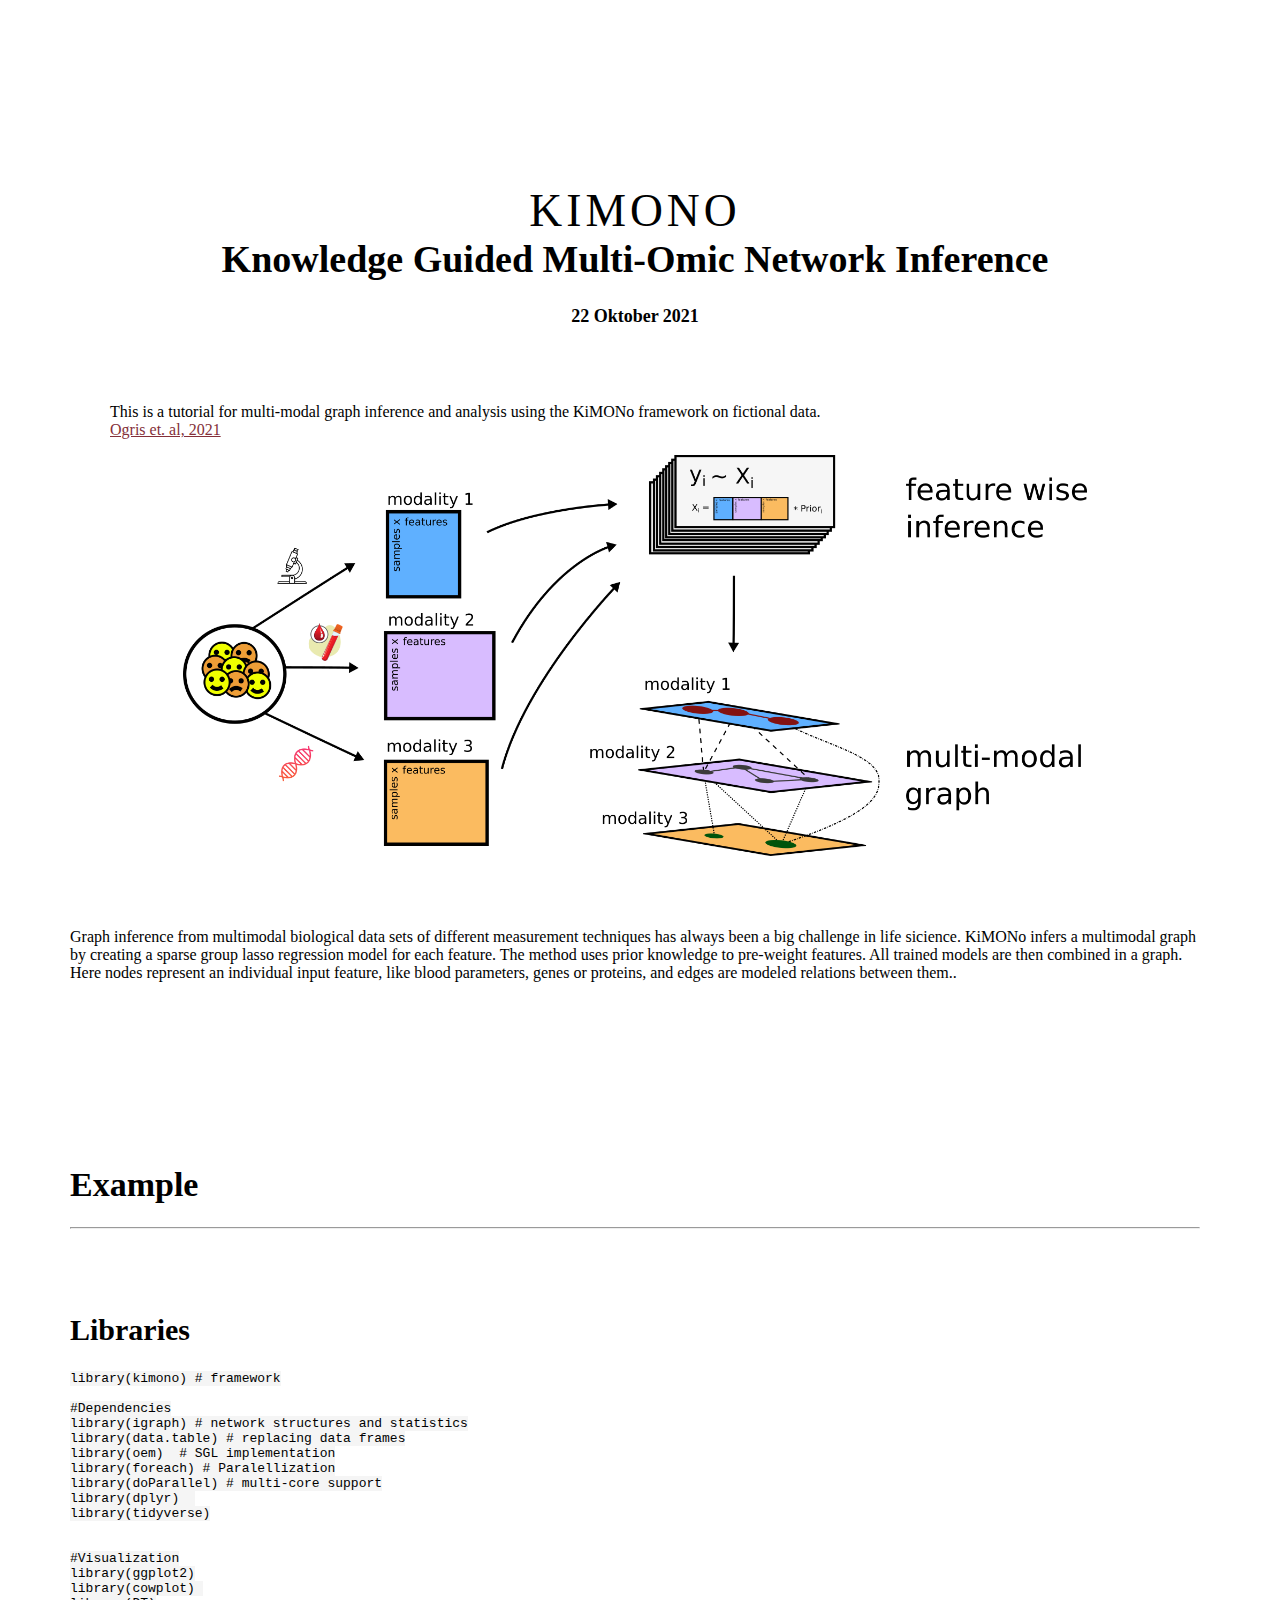
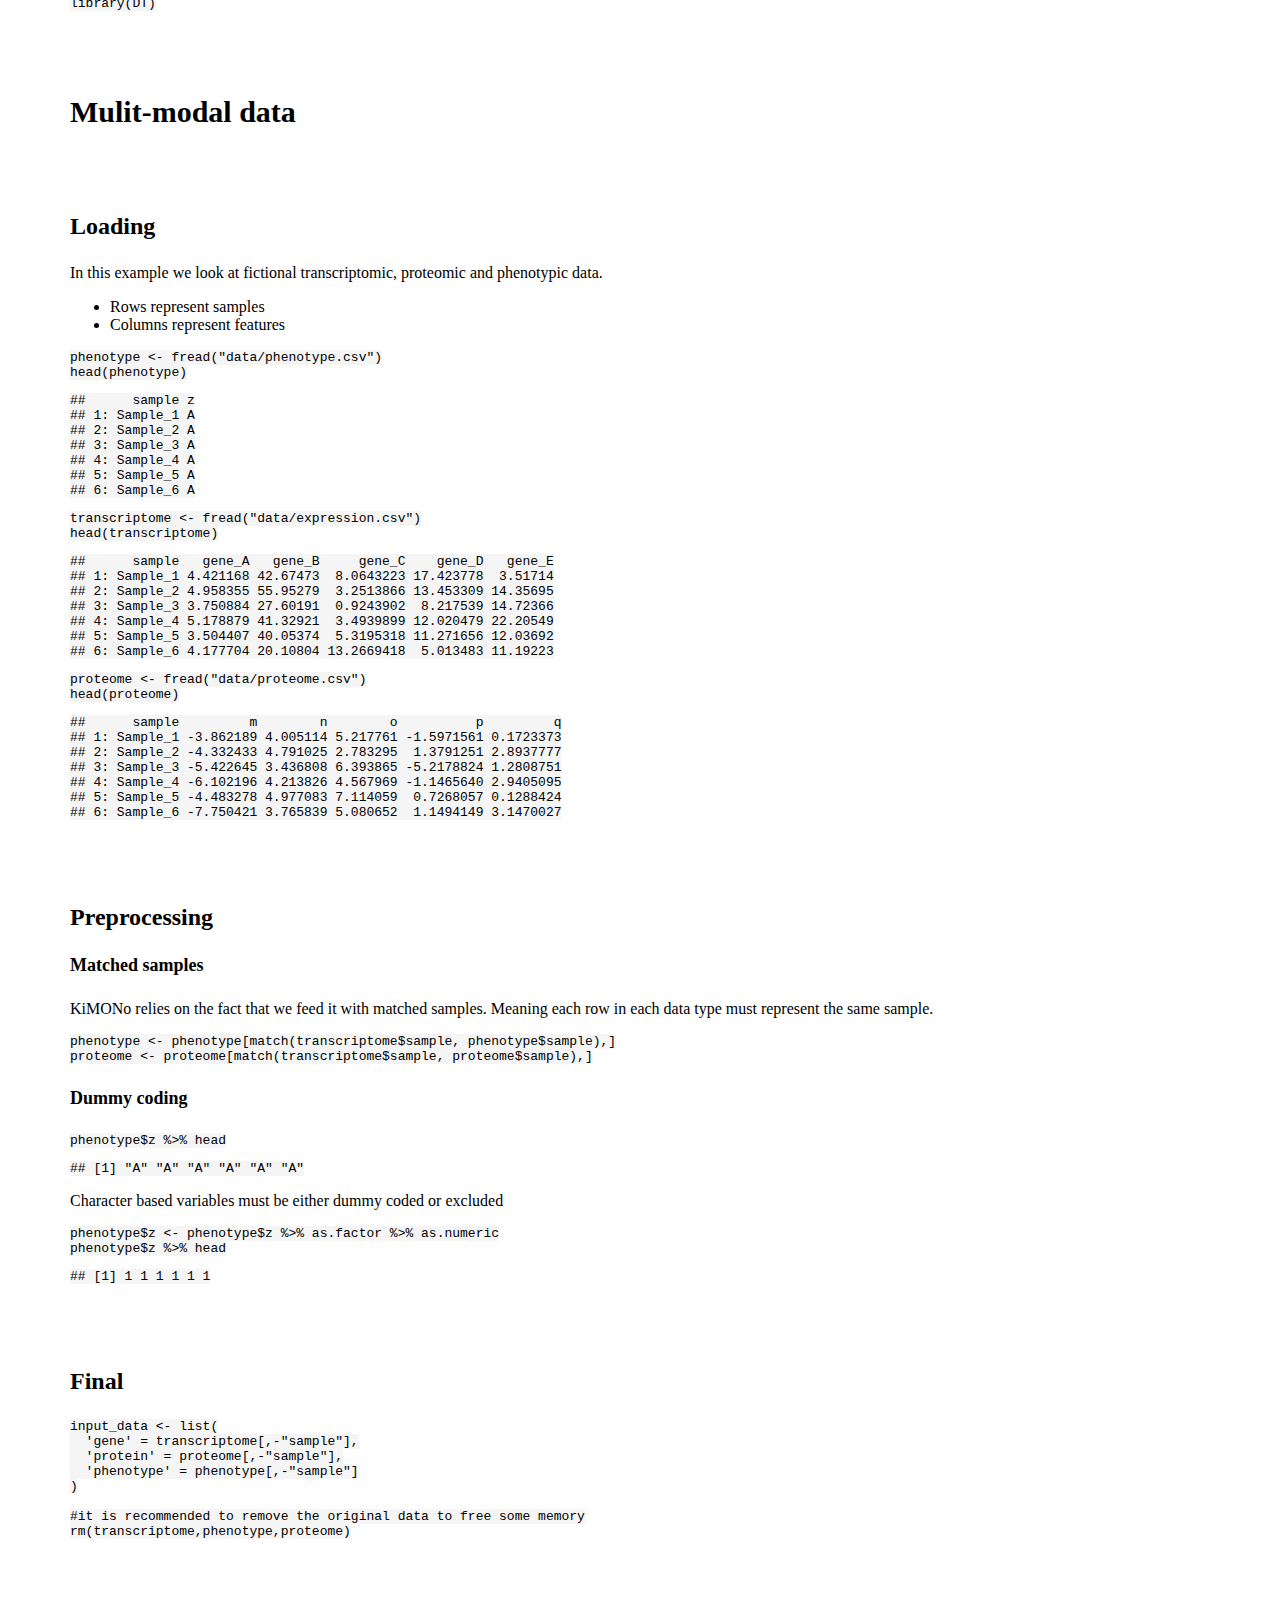
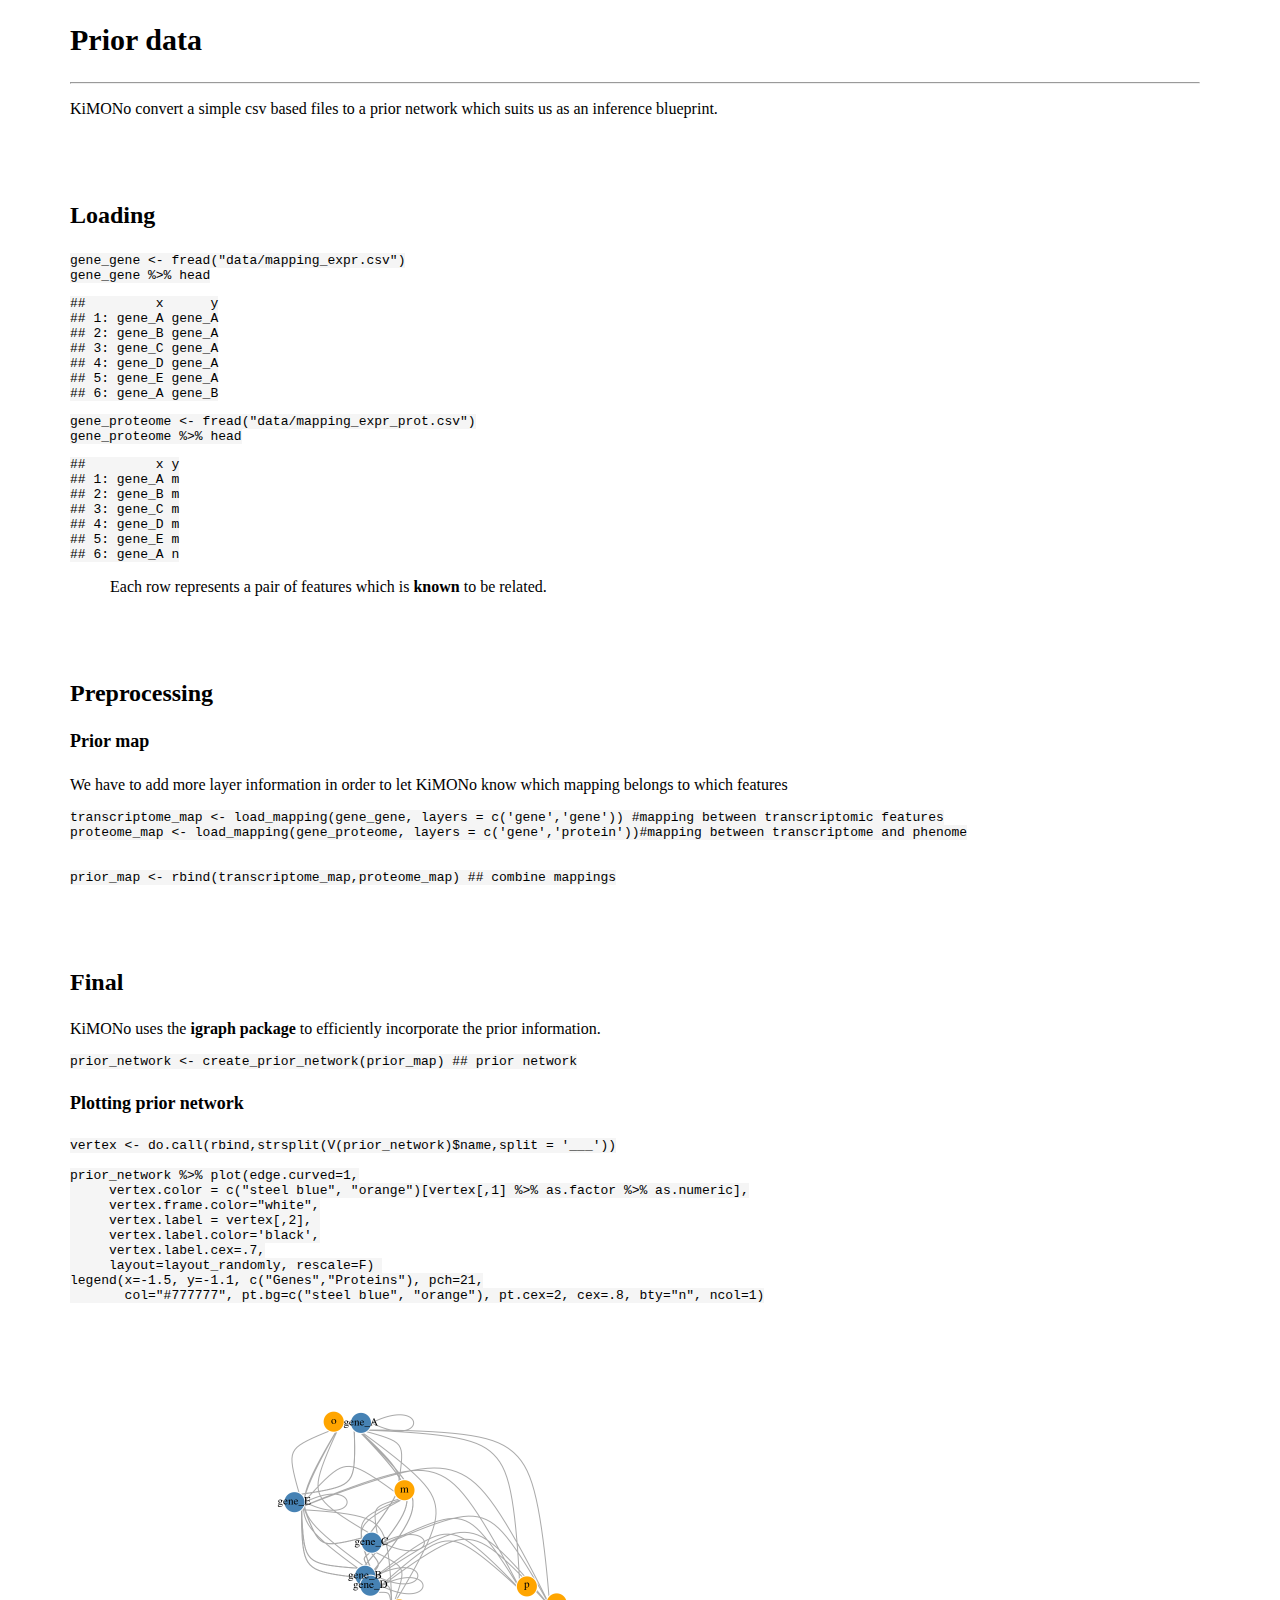
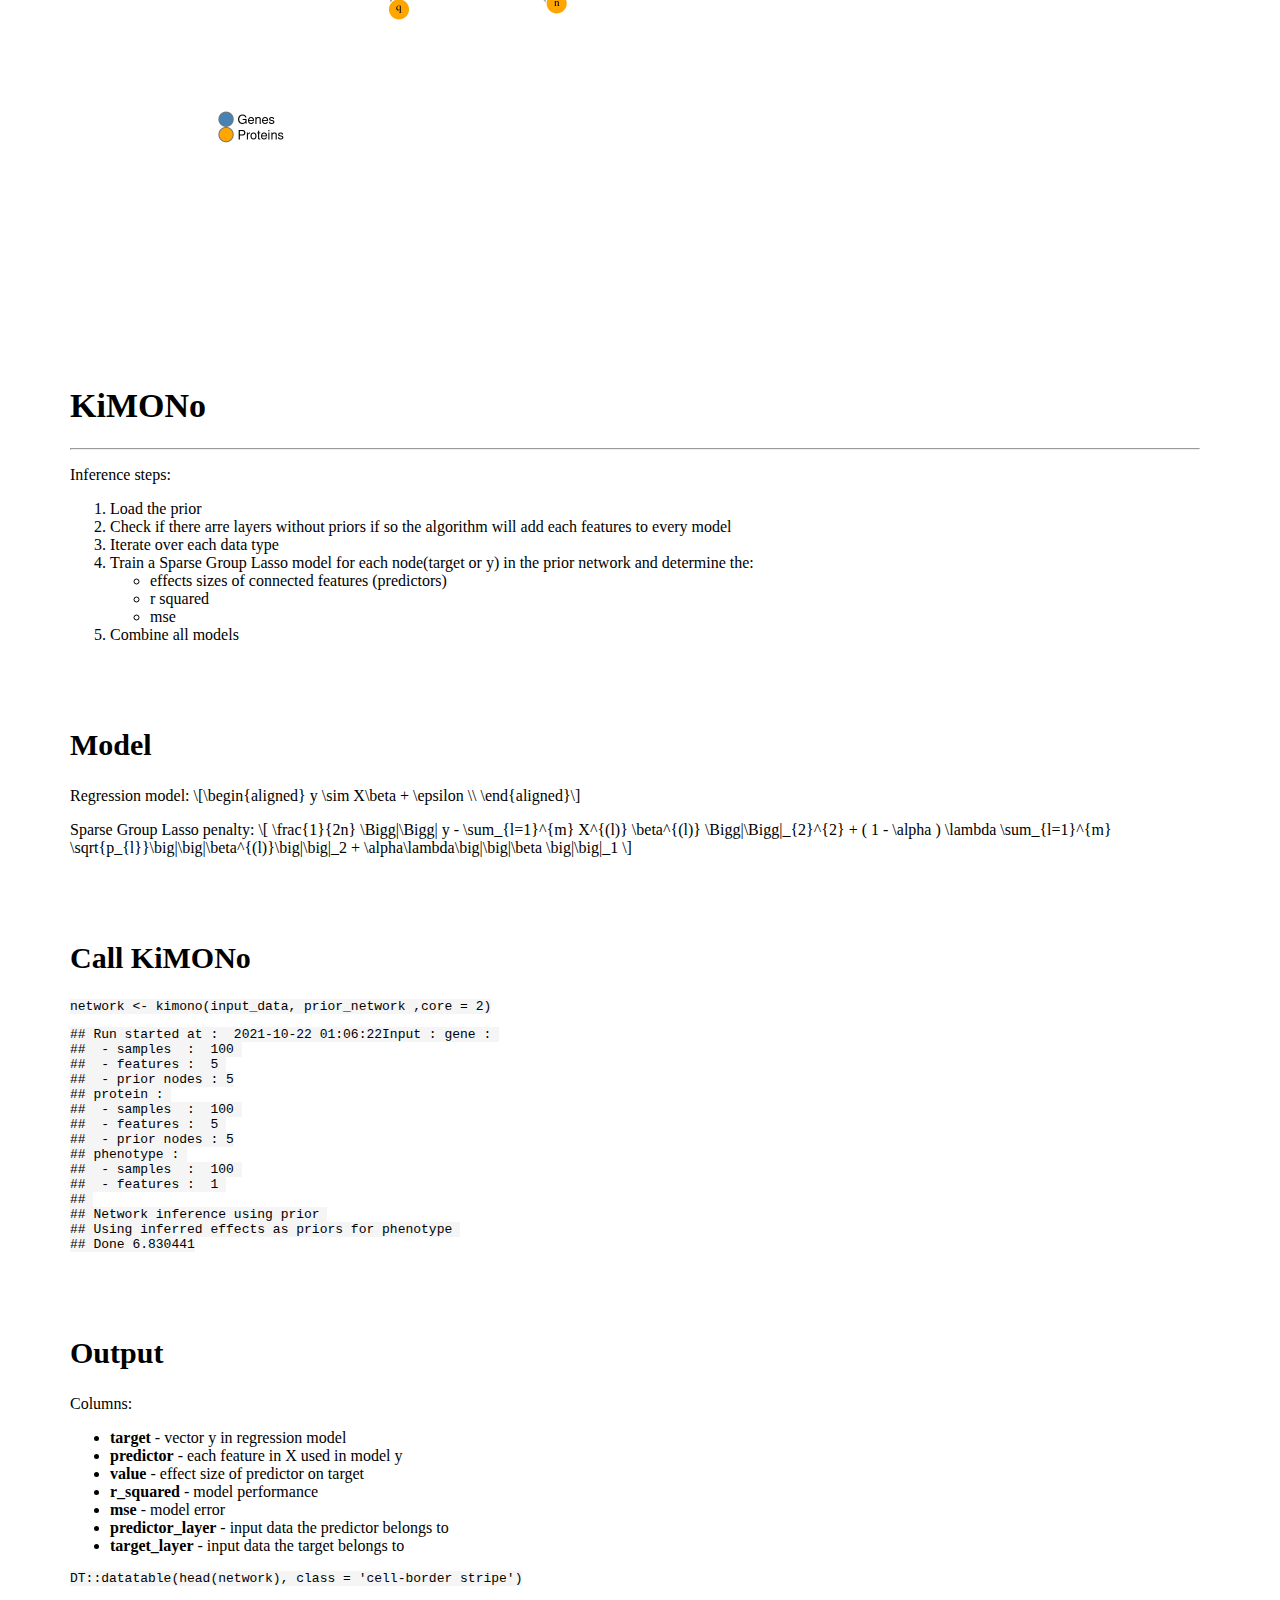
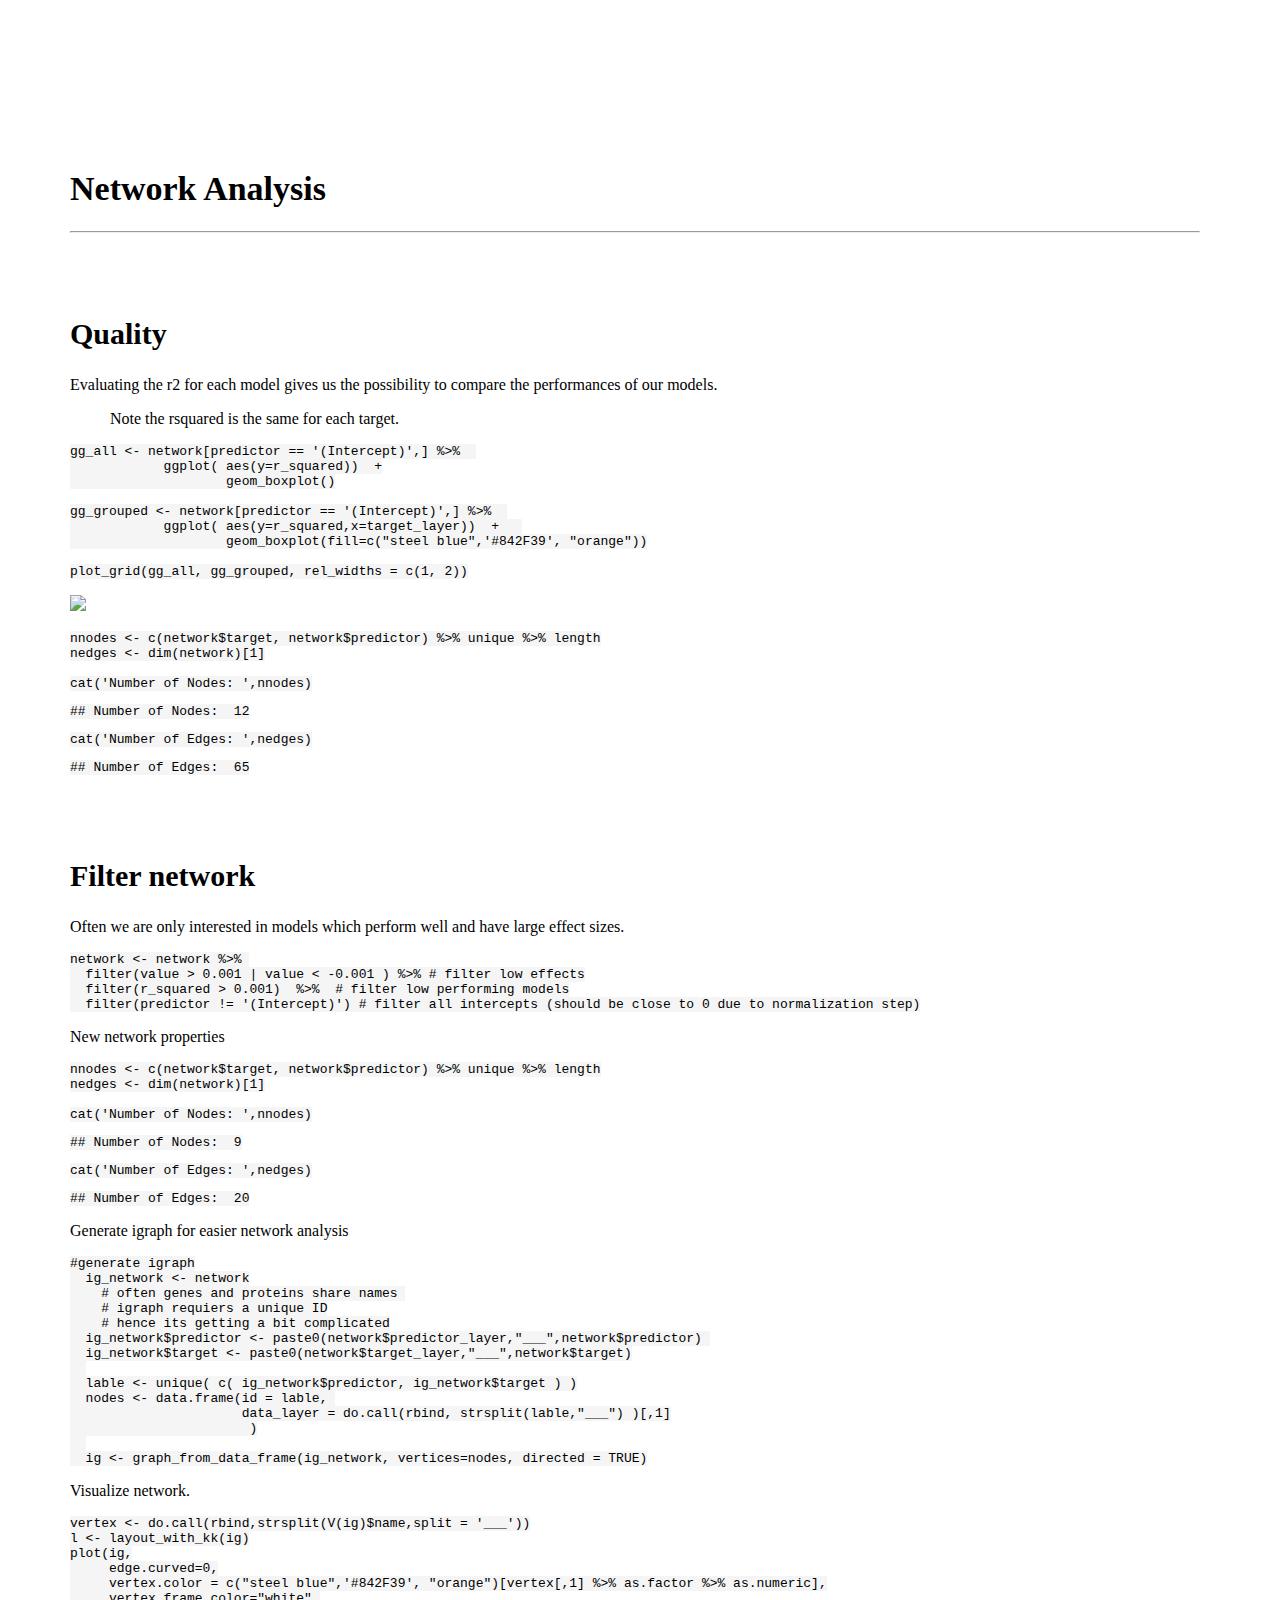
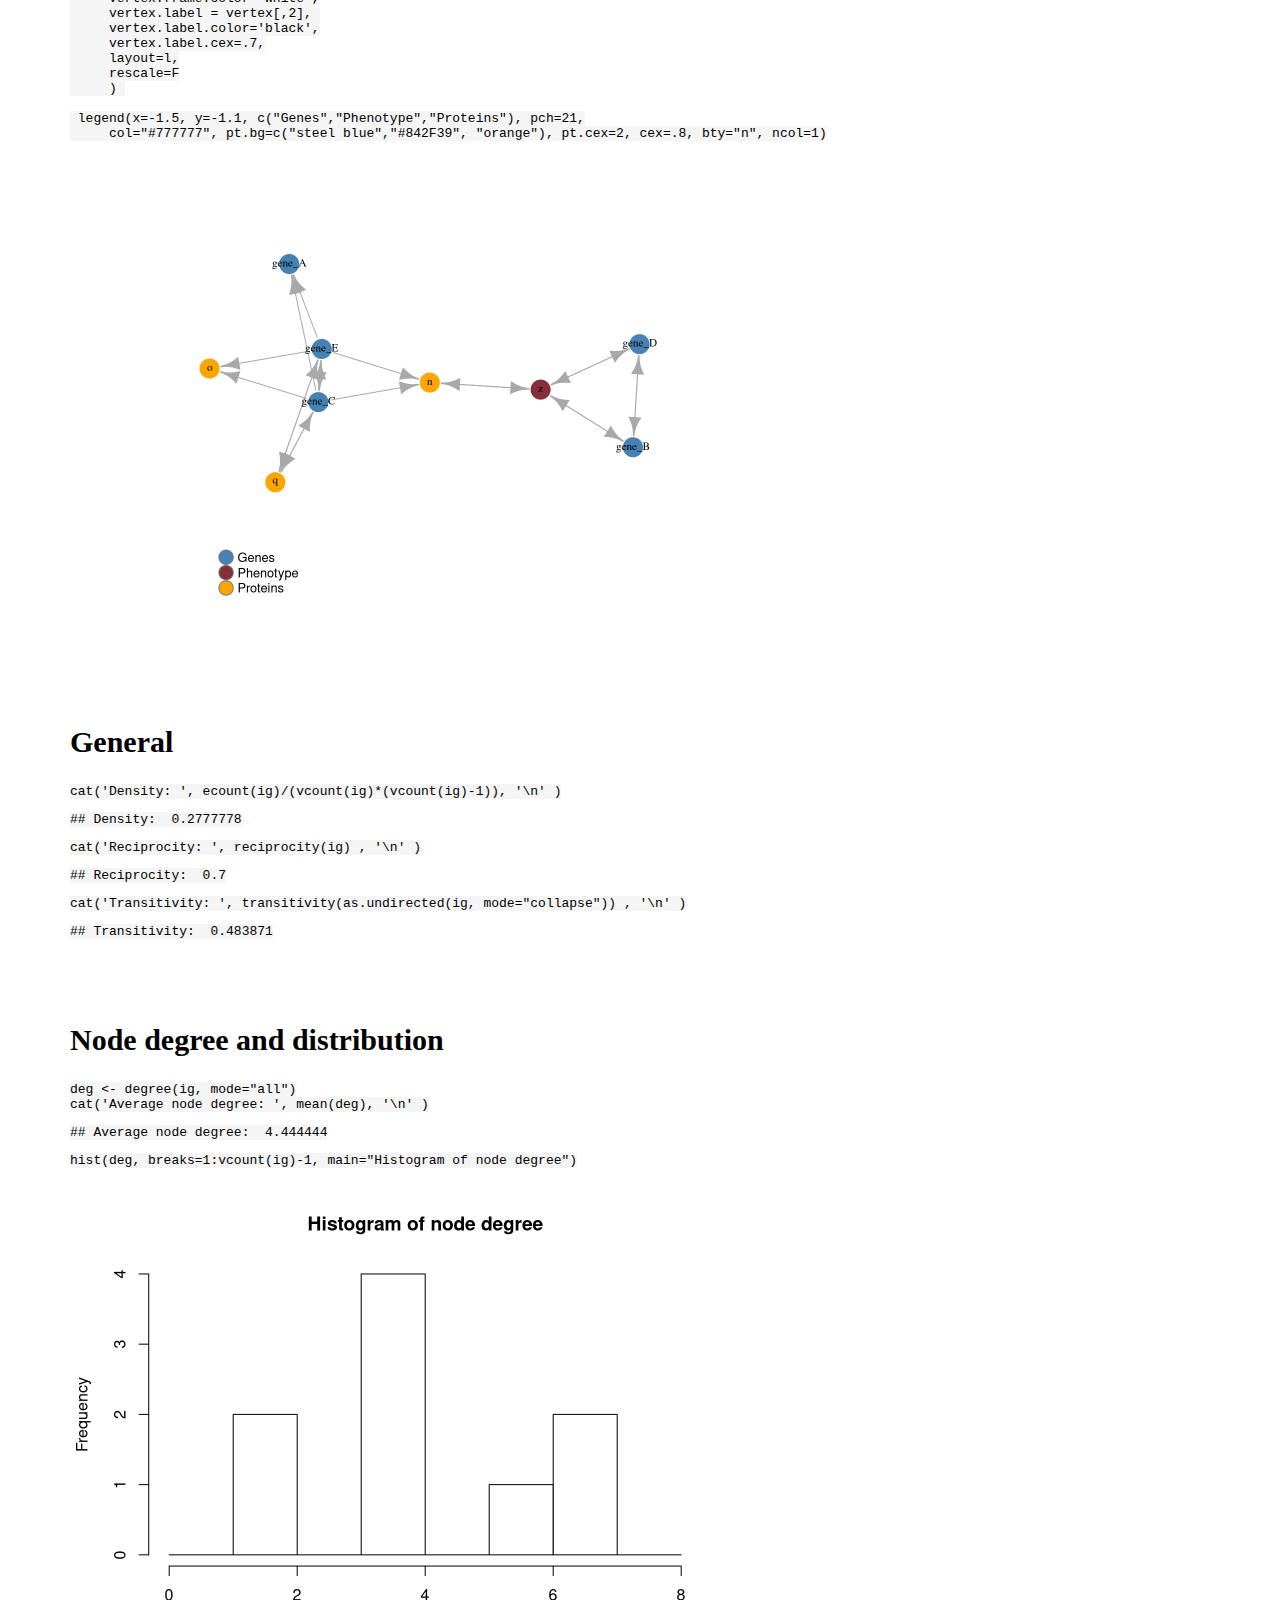
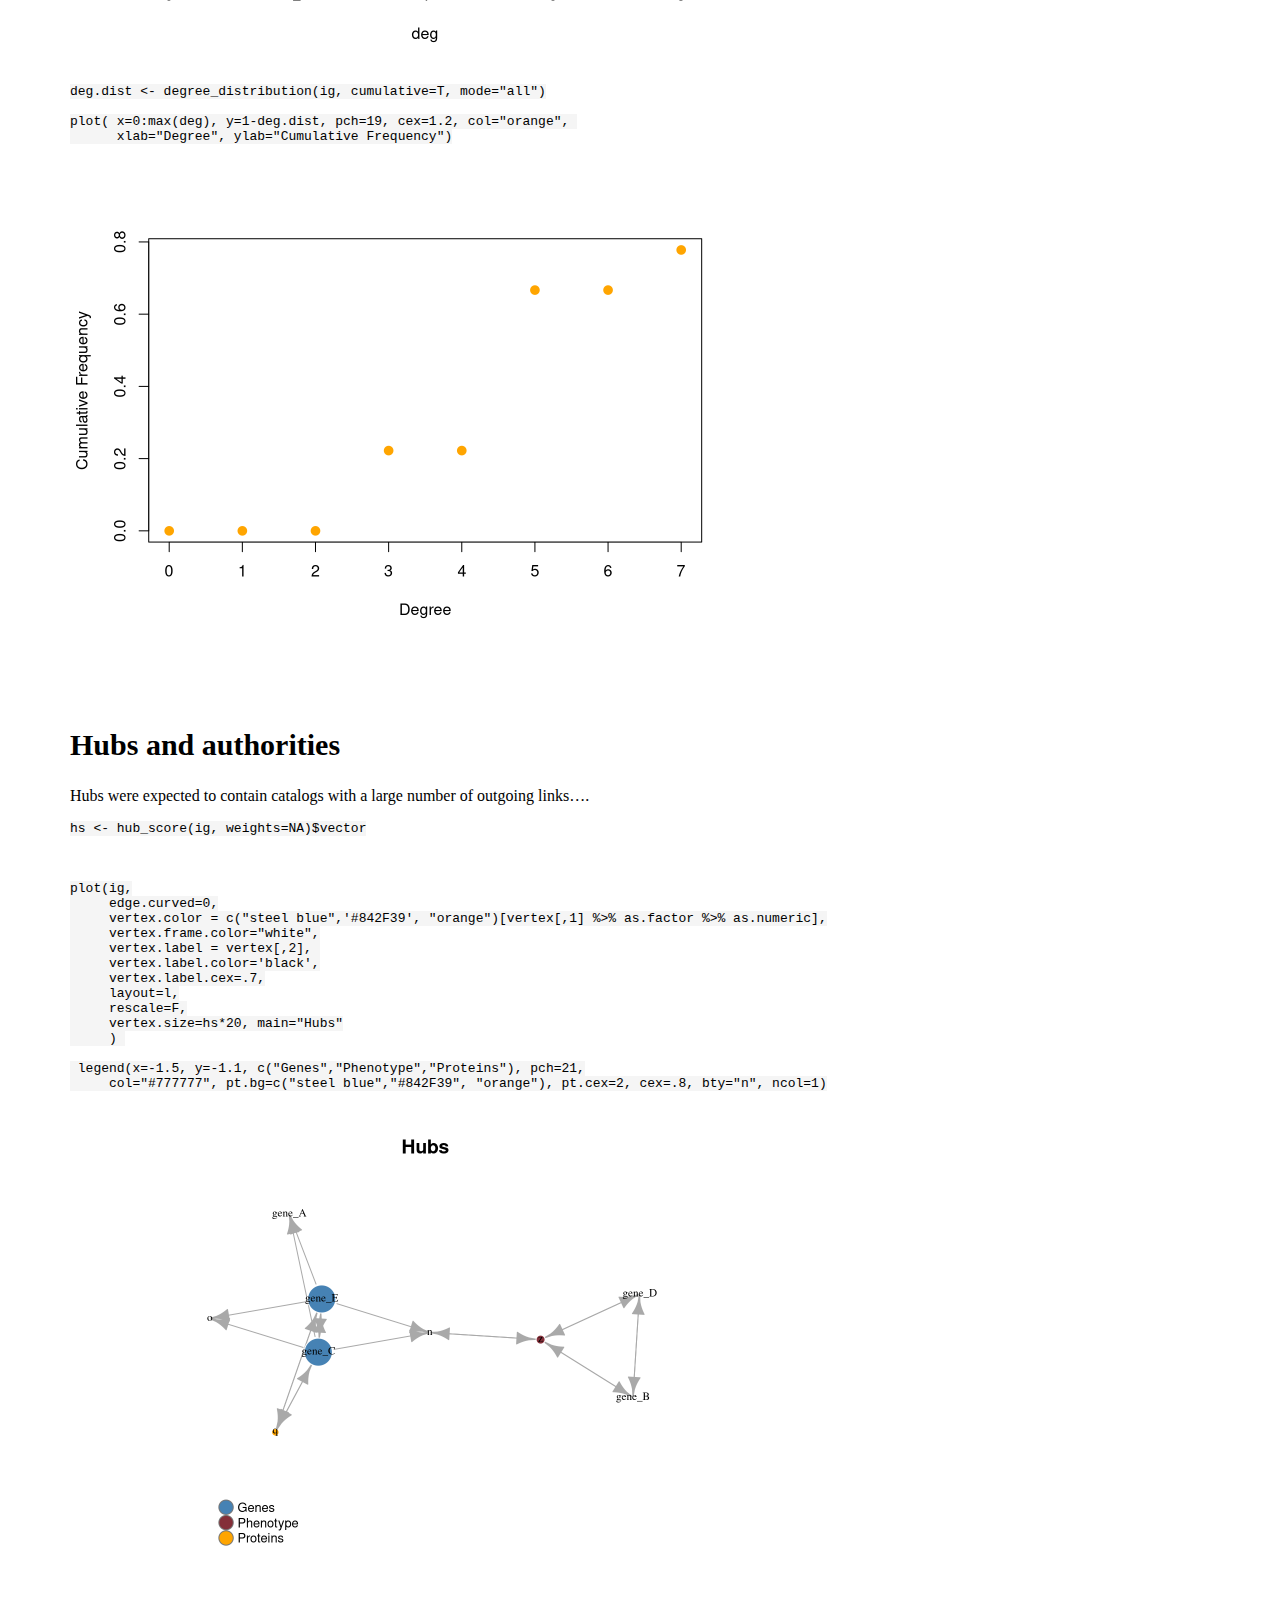
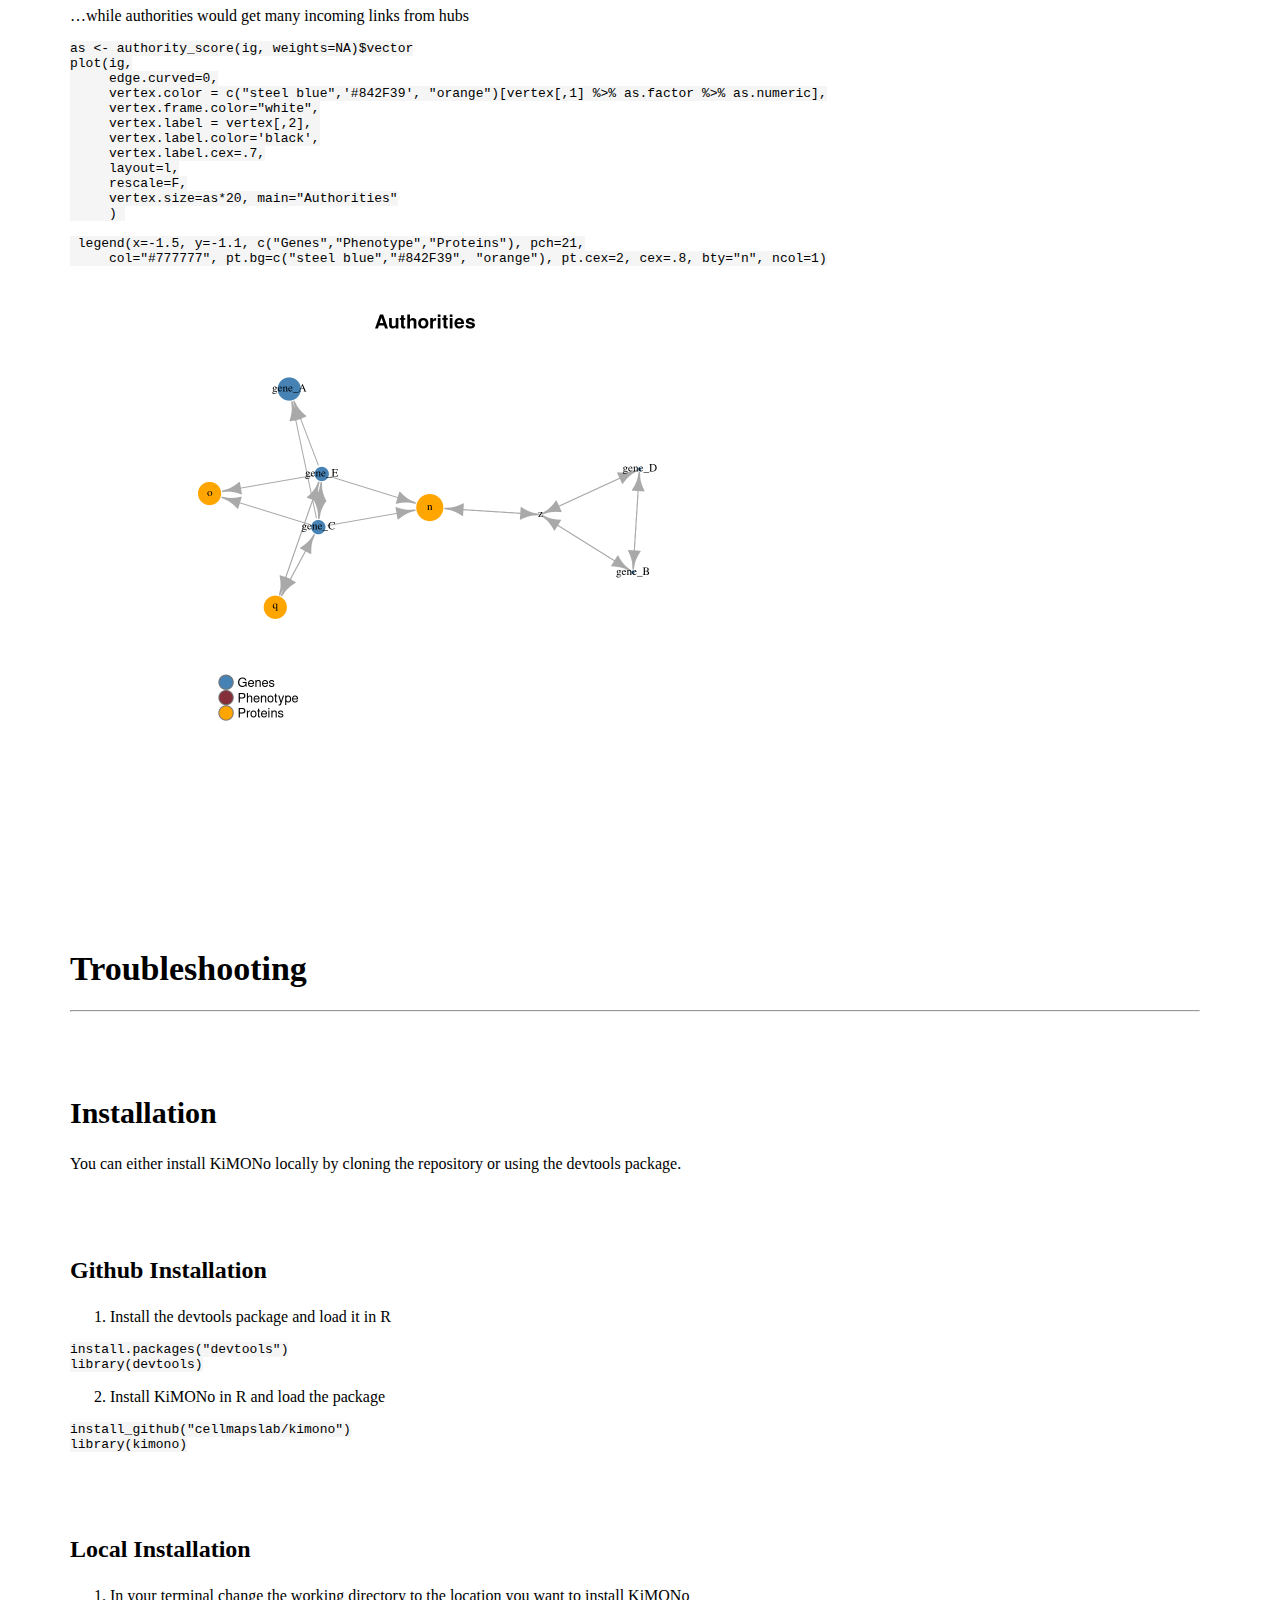
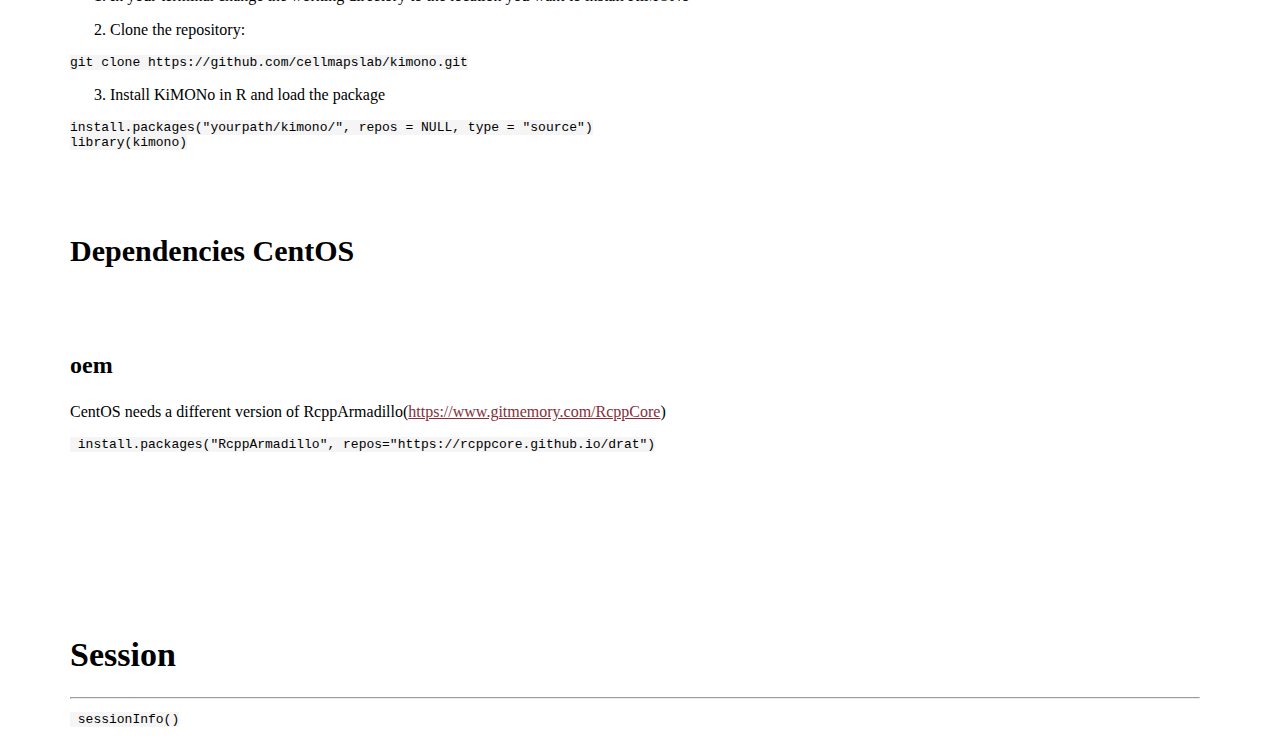
==== commit eb285285: "bugfix" ====
--- a/docs/index.html
+++ b/docs/index.html
@@ -252,7 +252,7 @@
 </div>
 Knowledge Guided Multi-Omic Network Inference</h1>
 <h4 class="date"><center>
-21 Oktober 2021
+22 Oktober 2021
 </center></h4>
 
 </div>
@@ -442,12 +442,21 @@
 <div id="call-kimono" class="section level2">
 <h2>Call KiMONo</h2>
 <pre class="r"><code>network &lt;- kimono(input_data, prior_network ,core = 2)</code></pre>
-<pre><code>## gene prior coverage  1 
-## protein prior coverage  1 
-##  starting gene prior coverage  0.8 
-## protein prior coverage  0.4 
-## phenotype prior coverage  1 
-## DONE</code></pre>
+<pre><code>## Run started at :  2021-10-22 01:06:22Input : gene : 
+##  - samples  :  100 
+##  - features :  5 
+##  - prior nodes : 5
+## protein : 
+##  - samples  :  100 
+##  - features :  5 
+##  - prior nodes : 5
+## phenotype : 
+##  - samples  :  100 
+##  - features :  1 
+## 
+## Network inference using prior 
+## Using inferred effects as priors for phenotype 
+## Done 6.830441</code></pre>
 </div>
 <div id="output" class="section level2">
 <h2>Output</h2>
@@ -462,8 +471,8 @@
 <li><strong>target_layer</strong> - input data the target belongs to</li>
 </ul>
 <pre class="r"><code>DT::datatable(head(network), class = &#39;cell-border stripe&#39;)</code></pre>
-<div id="htmlwidget-b2128a111c4841a05bc6" style="width:100%;height:auto;" class="datatables html-widget"></div>
-<script type="application/json" data-for="htmlwidget-b2128a111c4841a05bc6">{"x":{"filter":"none","vertical":false,"data":[["1","2","3","4","5","6"],["gene_B","gene_B","gene_B","gene_B","gene_B","gene_B"],["(Intercept)","gene_A","gene_C","gene_D","gene_E","m"],[-8.51582596336706e-19,0,0,0.0622081704422632,0,0],[0.123749997868509,0.123749997868509,0.123749997868509,0.123749997868509,0.123749997868509,0.123749997868509],[0.779065468367681,0.779065468367681,0.779065468367681,0.779065468367681,0.779065468367681,0.779065468367681],["(Intercept)","gene","gene","gene","gene","protein"],["gene","gene","gene","gene","gene","gene"]],"container":"<table class=\"cell-border stripe\">\n  <thead>\n    <tr>\n      <th> <\/th>\n      <th>target<\/th>\n      <th>predictor<\/th>\n      <th>value<\/th>\n      <th>r_squared<\/th>\n      <th>mse<\/th>\n      <th>predictor_layer<\/th>\n      <th>target_layer<\/th>\n    <\/tr>\n  <\/thead>\n<\/table>","options":{"columnDefs":[{"className":"dt-right","targets":[3,4,5]},{"orderable":false,"targets":0}],"order":[],"autoWidth":false,"orderClasses":false}},"evals":[],"jsHooks":[]}</script>
+<div id="htmlwidget-aa94c519e39d90ec2608" style="width:100%;height:auto;" class="datatables html-widget"></div>
+<script type="application/json" data-for="htmlwidget-aa94c519e39d90ec2608">{"x":{"filter":"none","vertical":false,"data":[["1","2","3","4","5","6"],["gene_B","gene_B","gene_B","gene_B","gene_B","gene_B"],["(Intercept)","gene_A","gene_C","gene_D","gene_E","m"],[-8.51582596336706e-19,0,0,0.0622081704422632,0,0],[0.123749997868509,0.123749997868509,0.123749997868509,0.123749997868509,0.123749997868509,0.123749997868509],[0.779065468367681,0.779065468367681,0.779065468367681,0.779065468367681,0.779065468367681,0.779065468367681],["(Intercept)","gene","gene","gene","gene","protein"],["gene","gene","gene","gene","gene","gene"]],"container":"<table class=\"cell-border stripe\">\n  <thead>\n    <tr>\n      <th> <\/th>\n      <th>target<\/th>\n      <th>predictor<\/th>\n      <th>value<\/th>\n      <th>r_squared<\/th>\n      <th>mse<\/th>\n      <th>predictor_layer<\/th>\n      <th>target_layer<\/th>\n    <\/tr>\n  <\/thead>\n<\/table>","options":{"columnDefs":[{"className":"dt-right","targets":[3,4,5]},{"orderable":false,"targets":0}],"order":[],"autoWidth":false,"orderClasses":false}},"evals":[],"jsHooks":[]}</script>
 </div>
 </div>
 <div id="network-analysis" class="section level1">
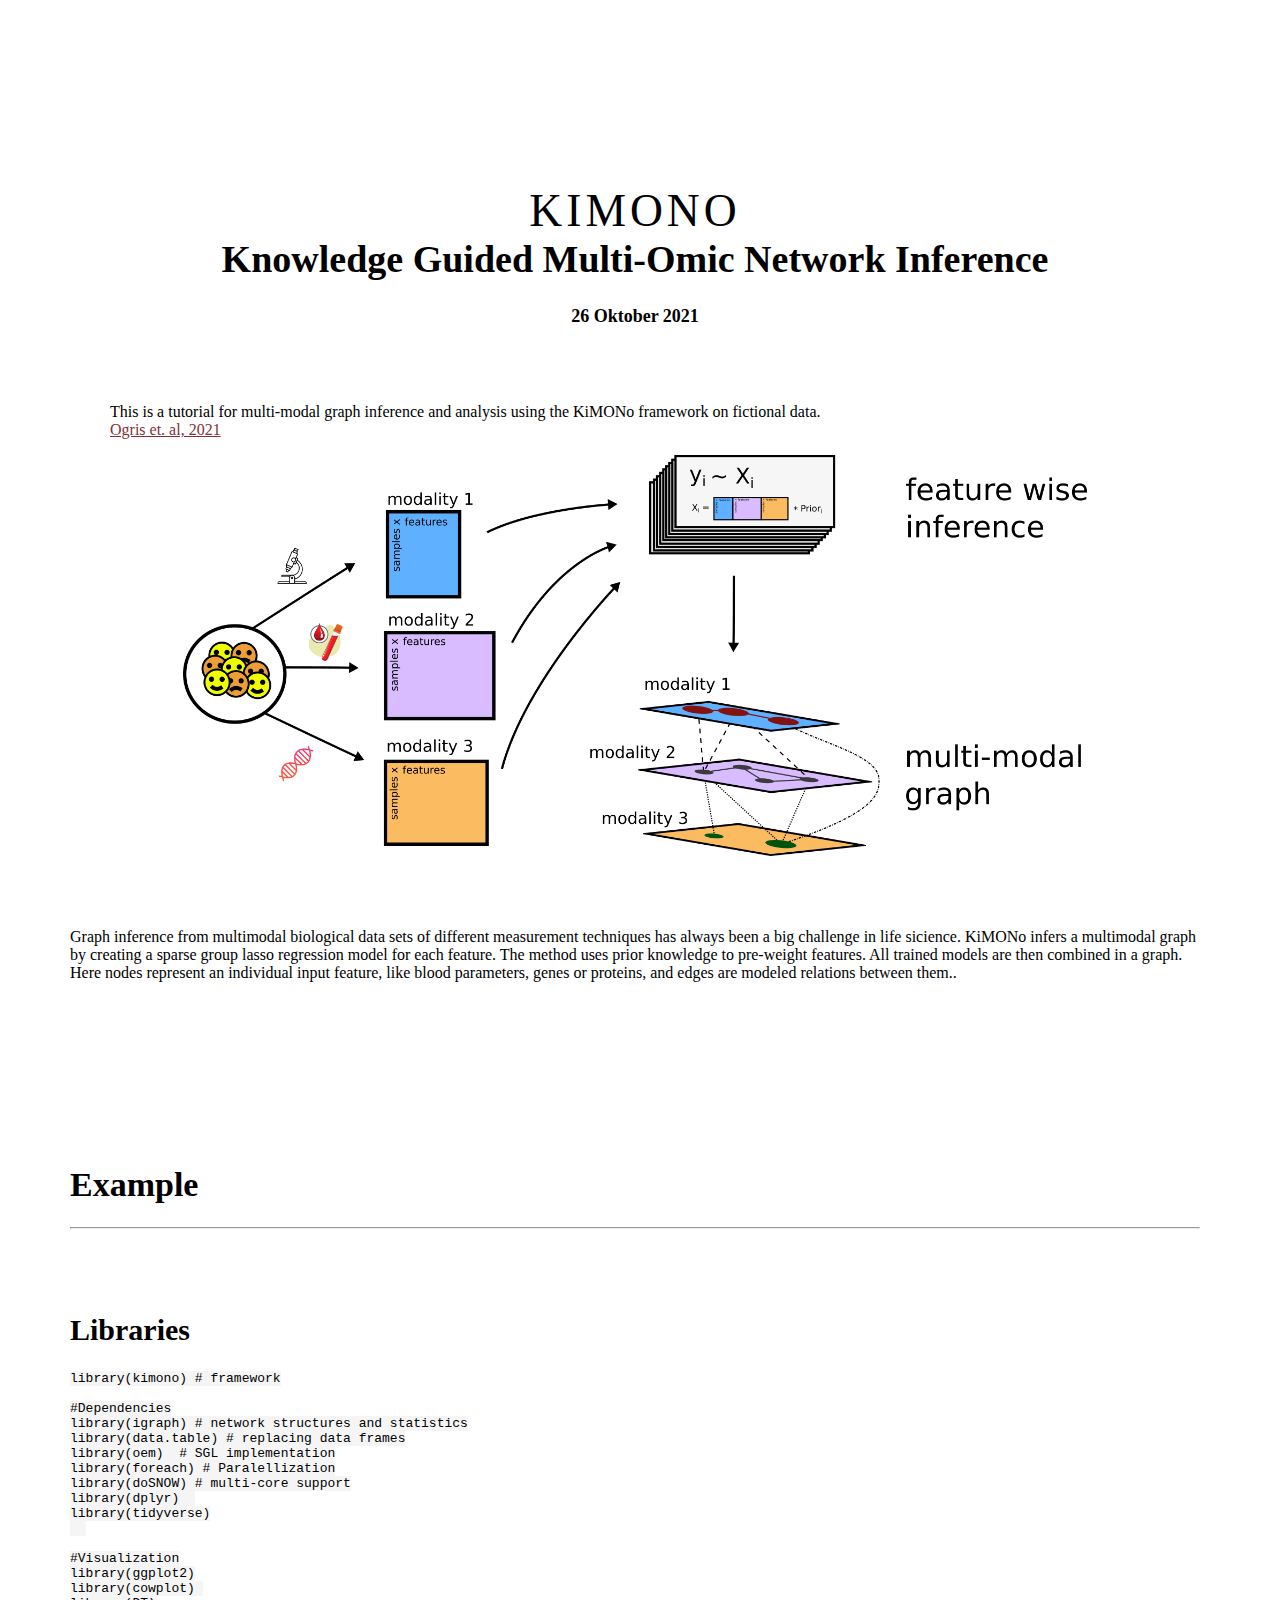
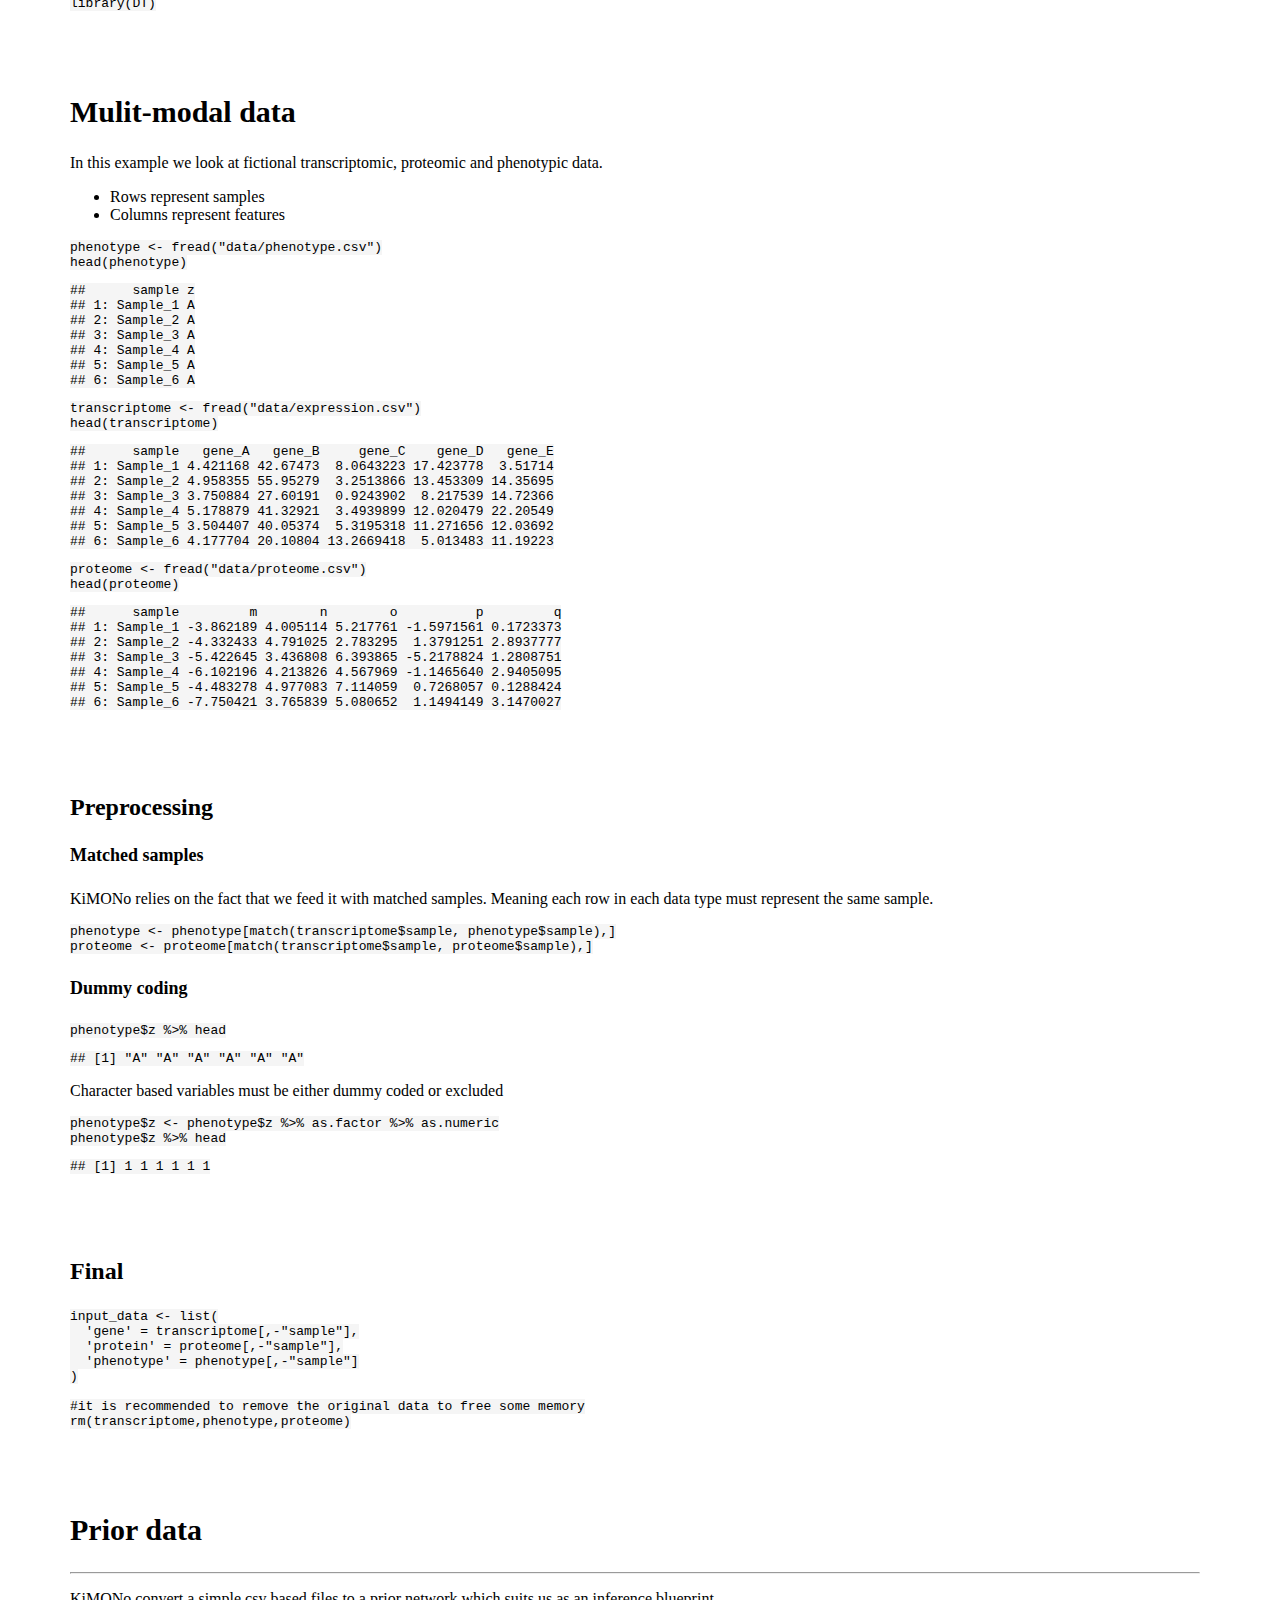
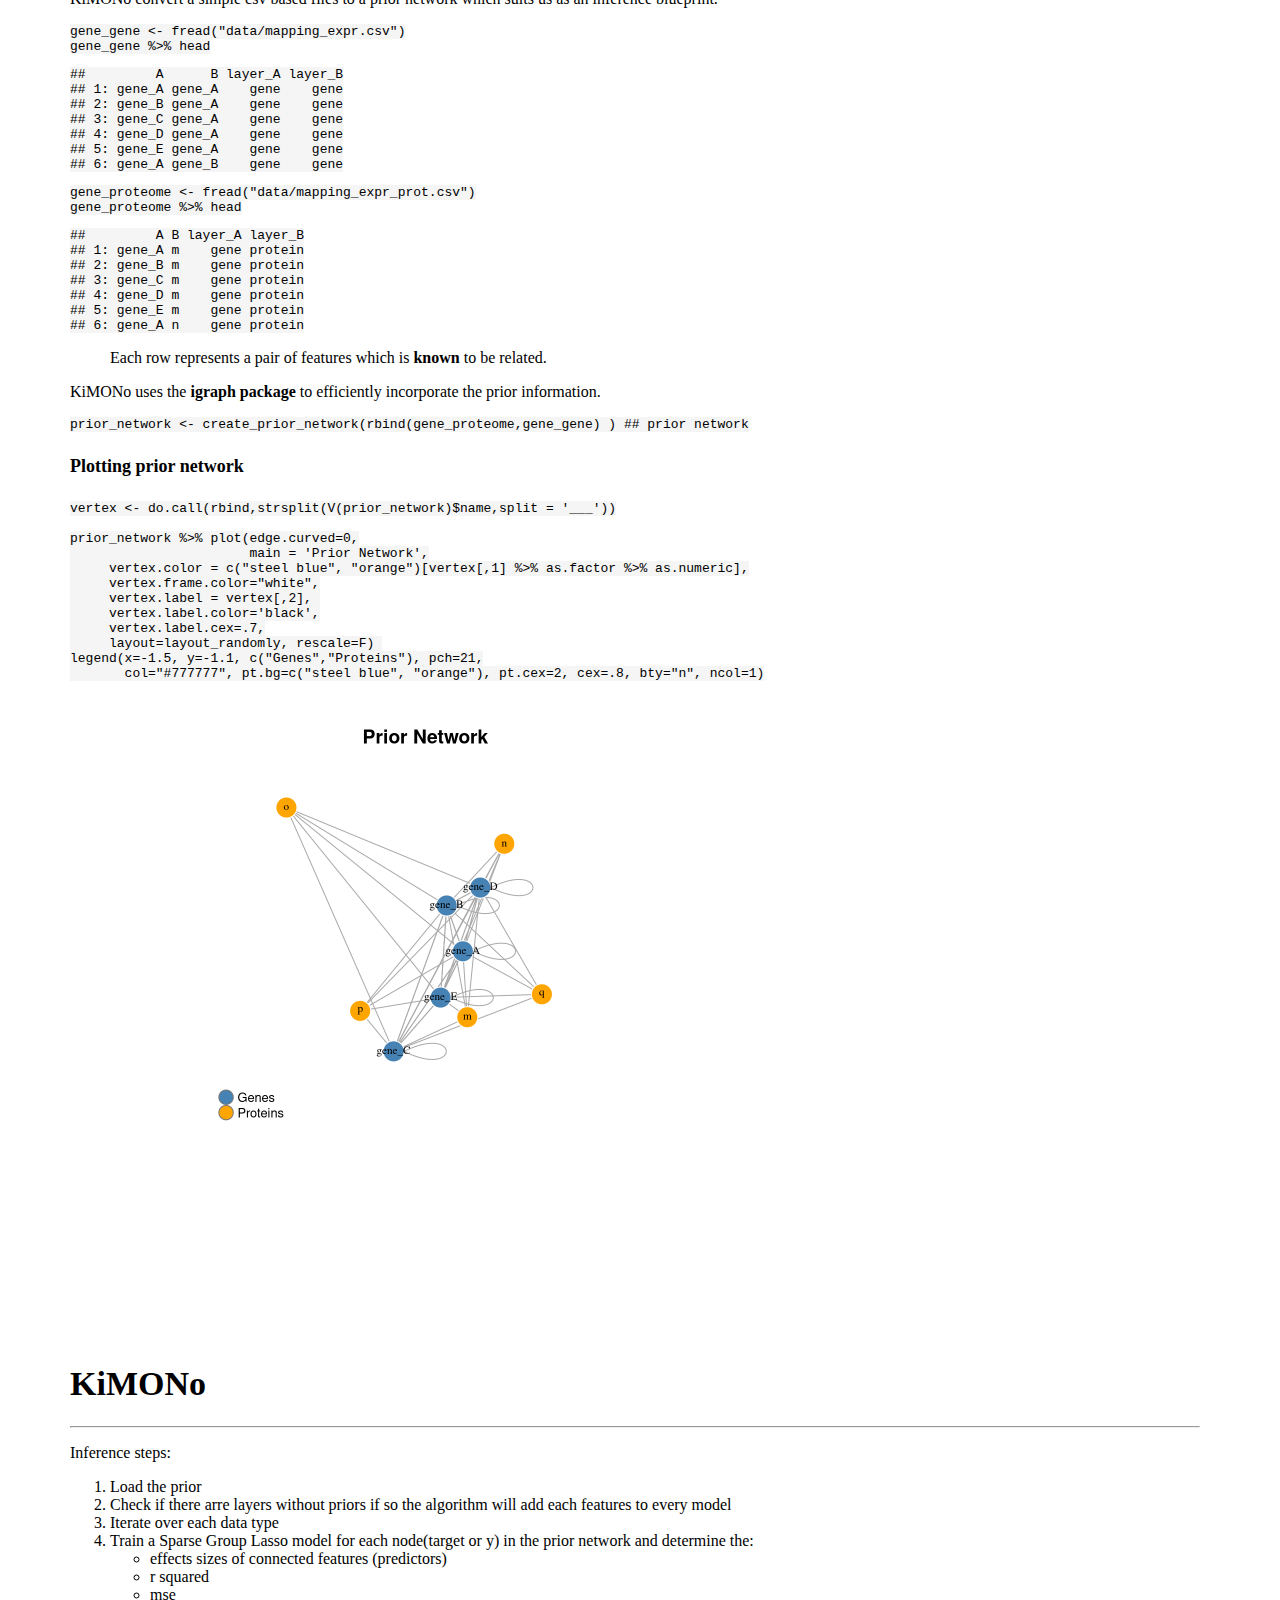
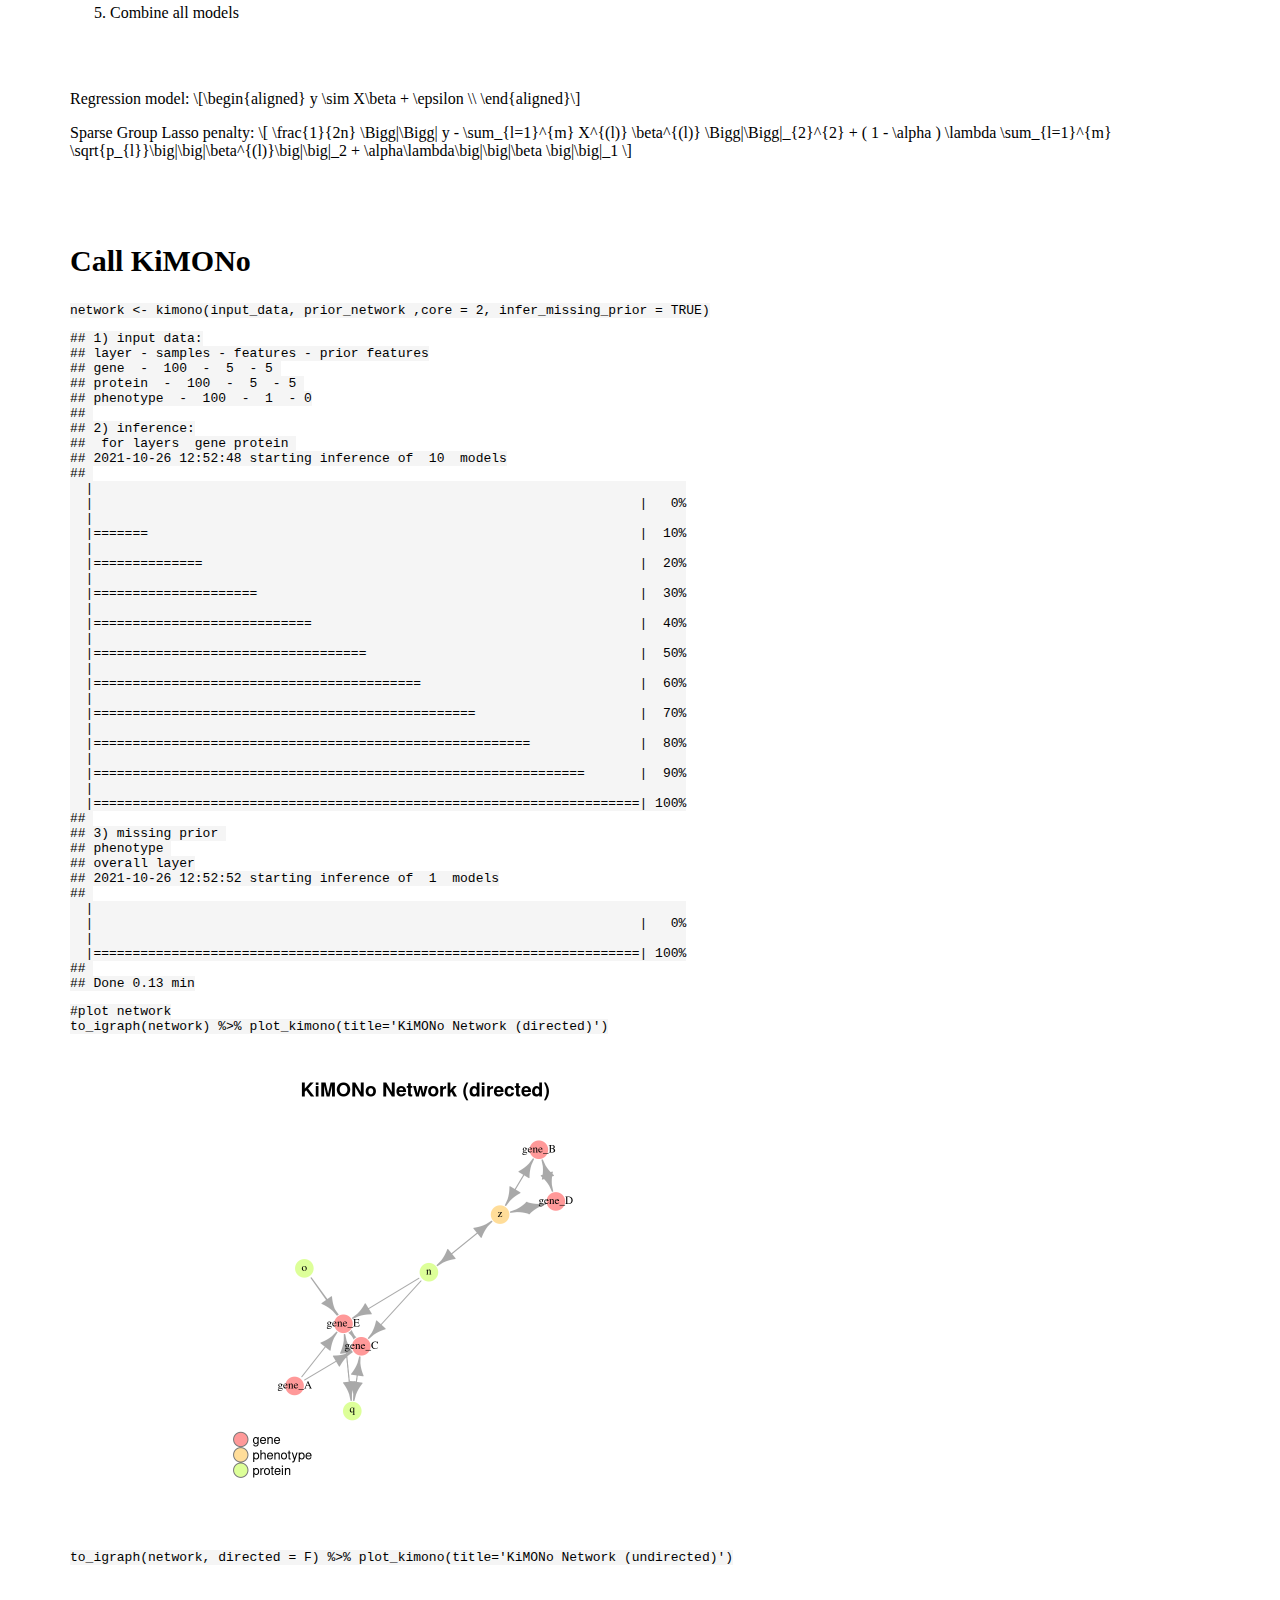
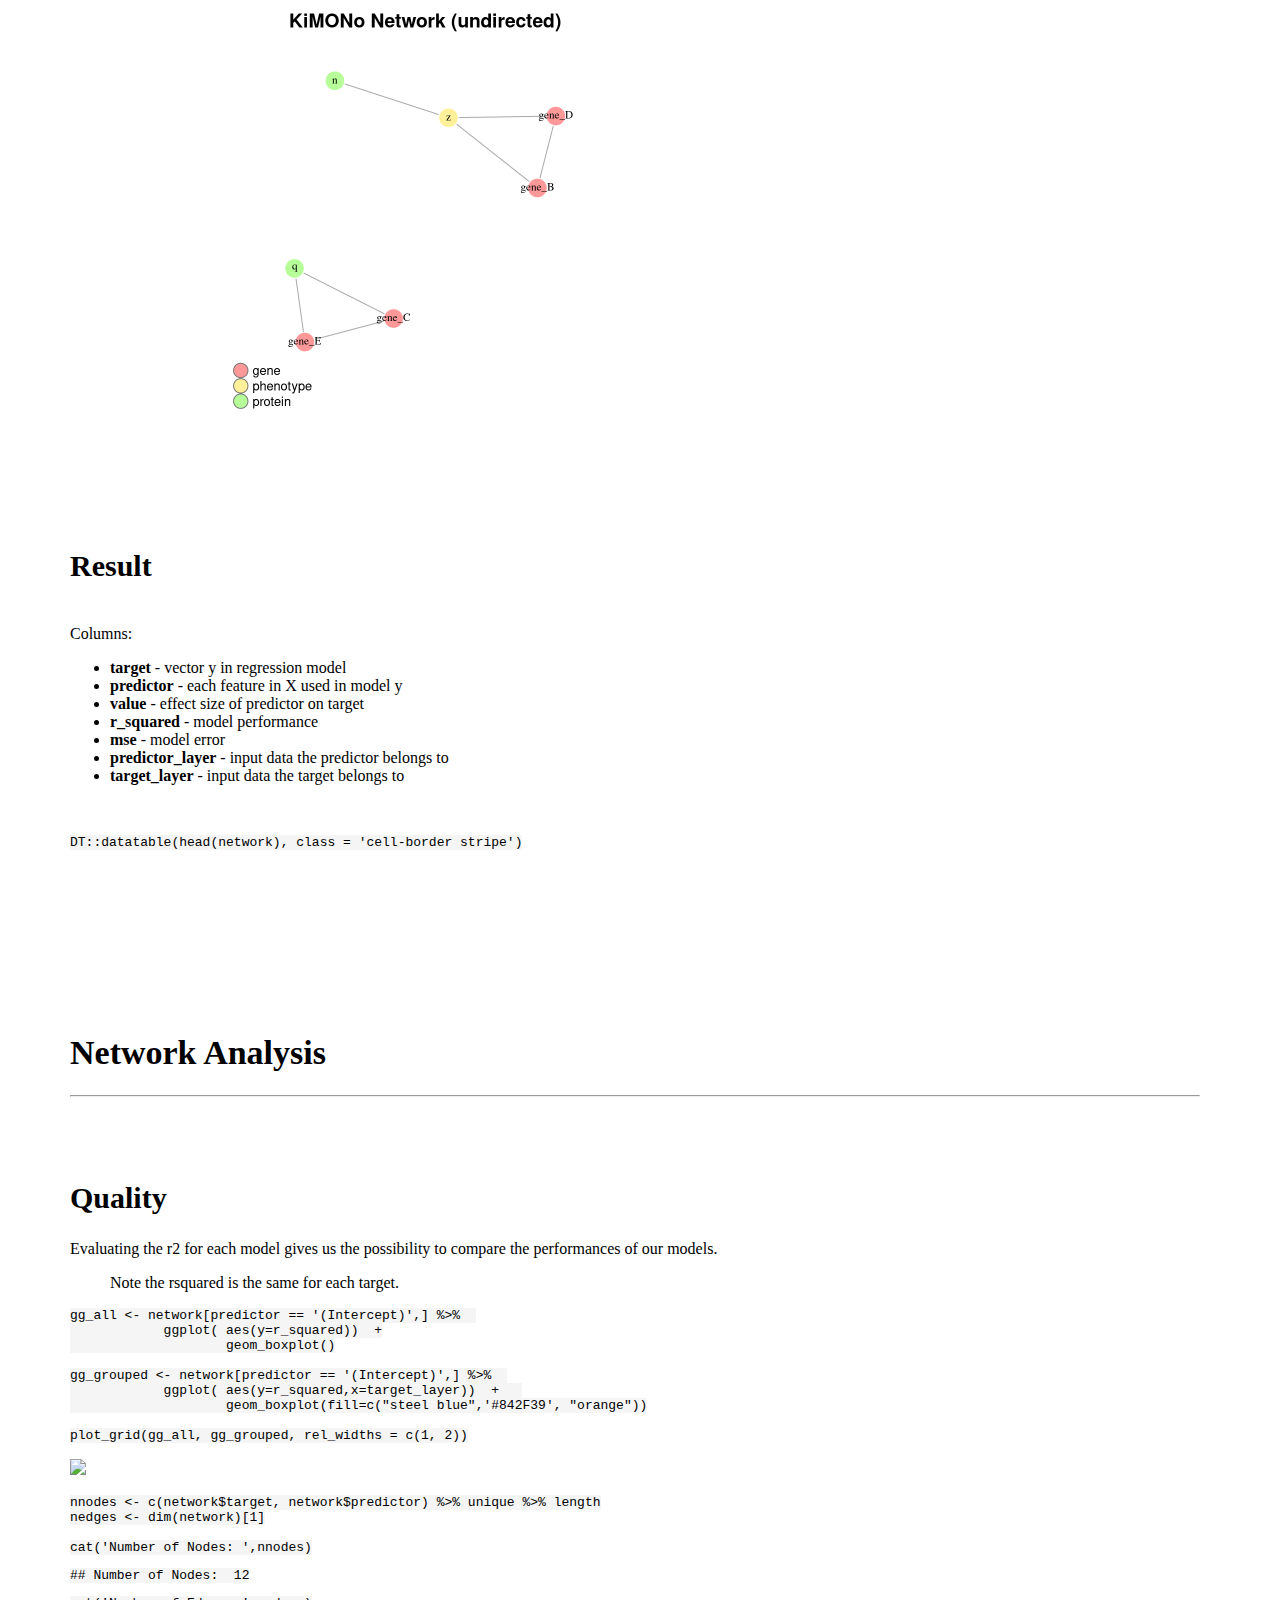
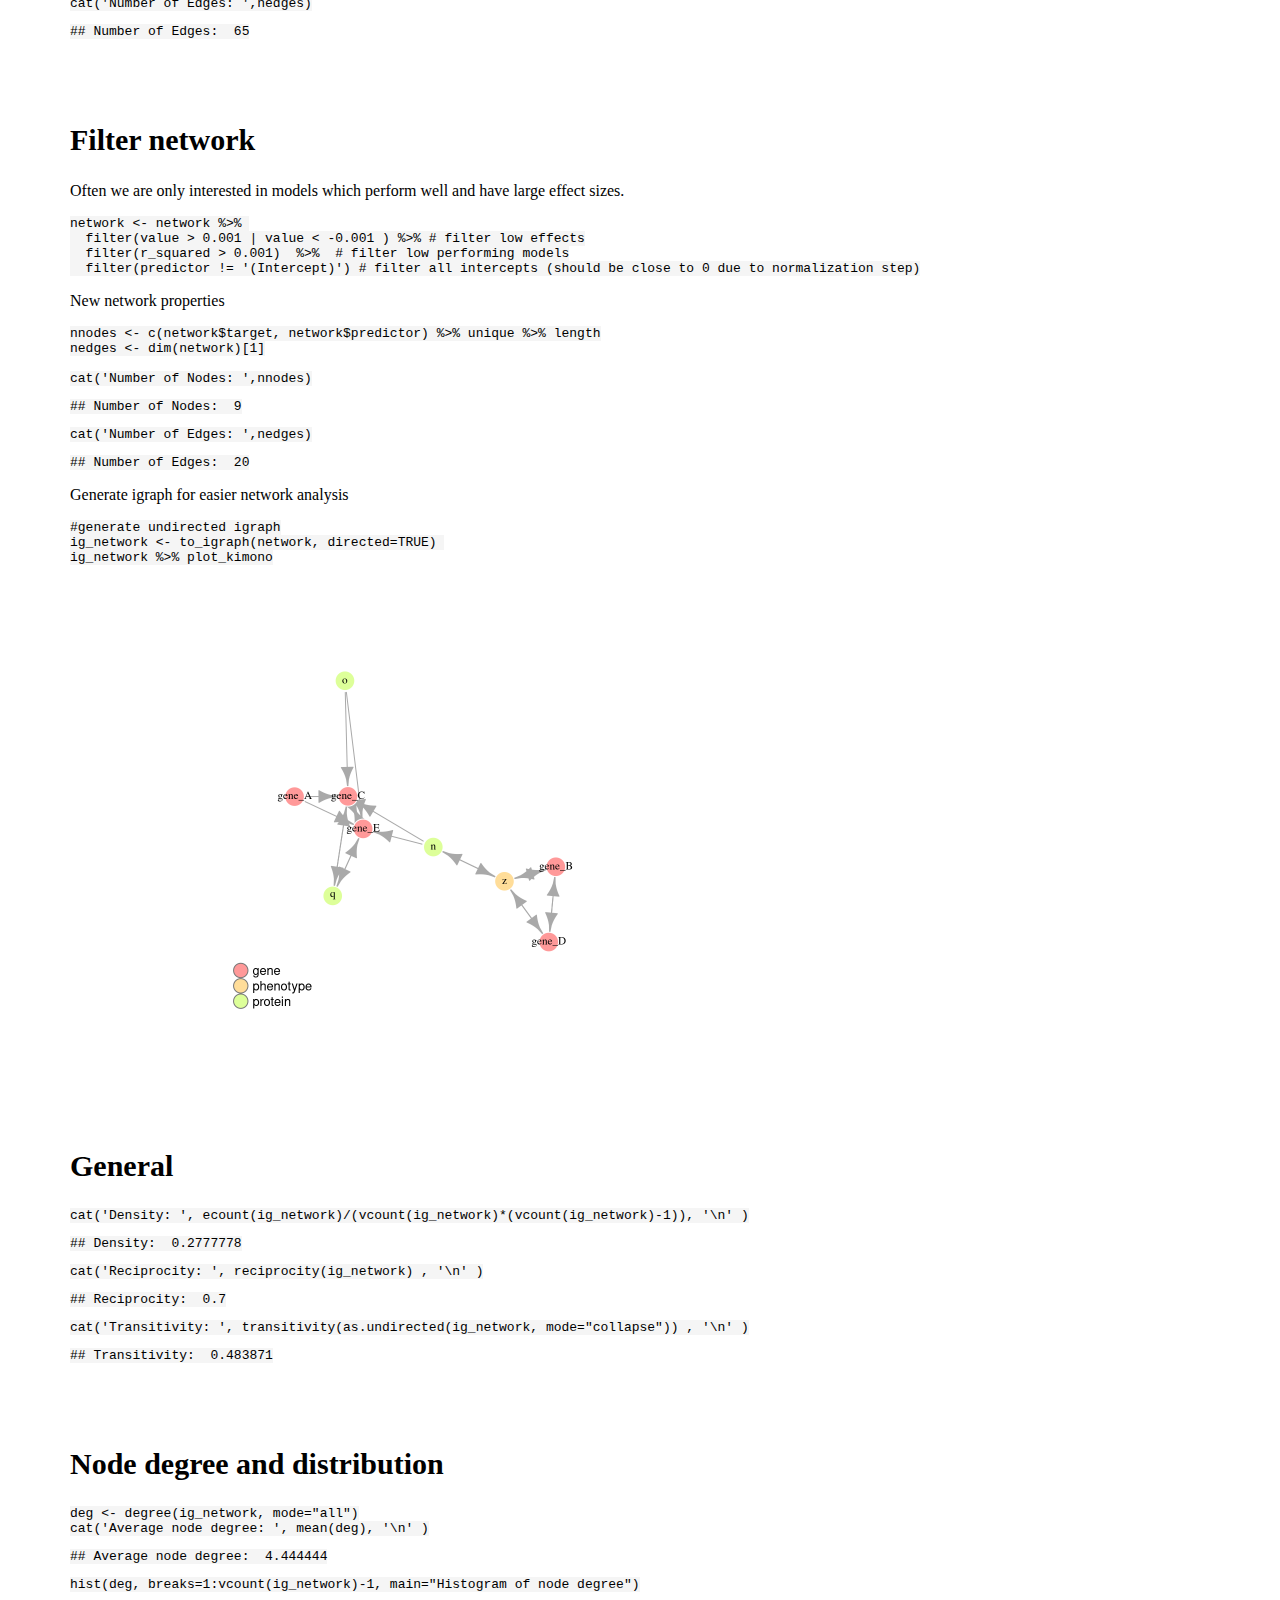
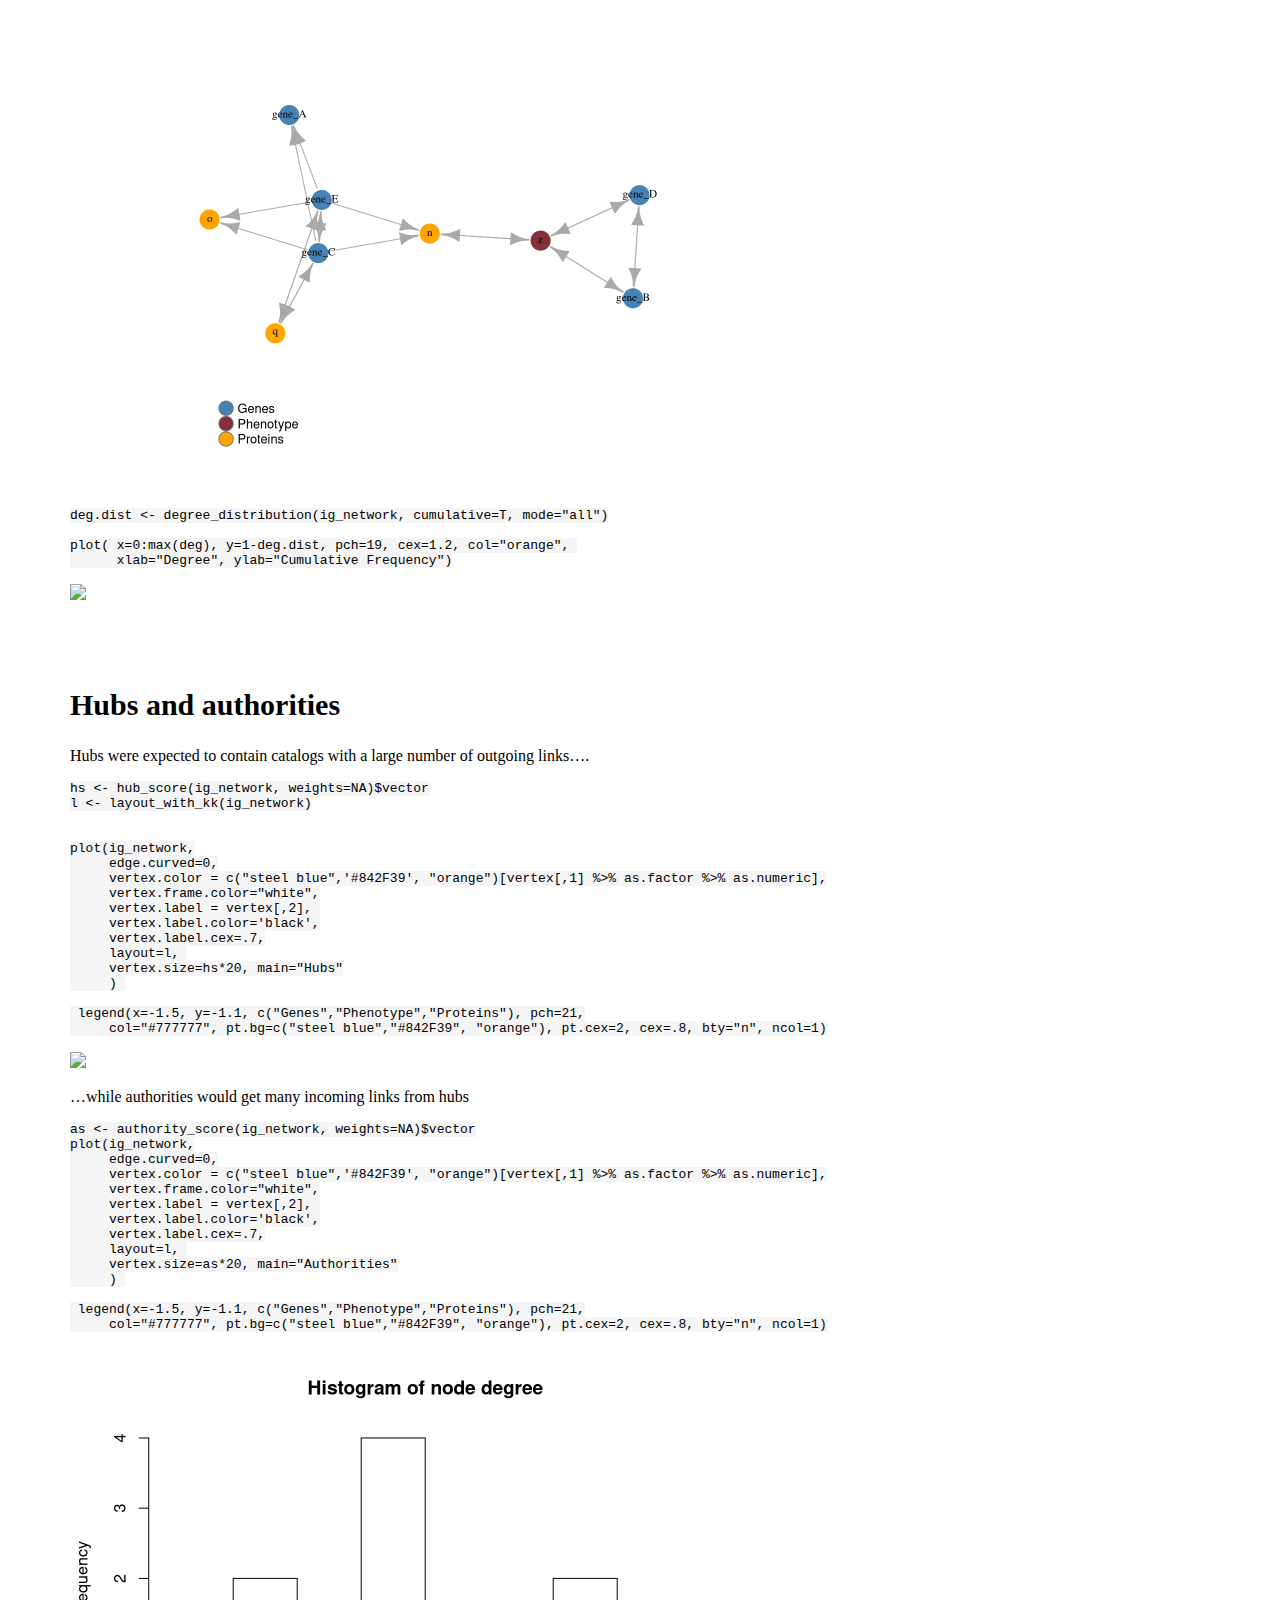
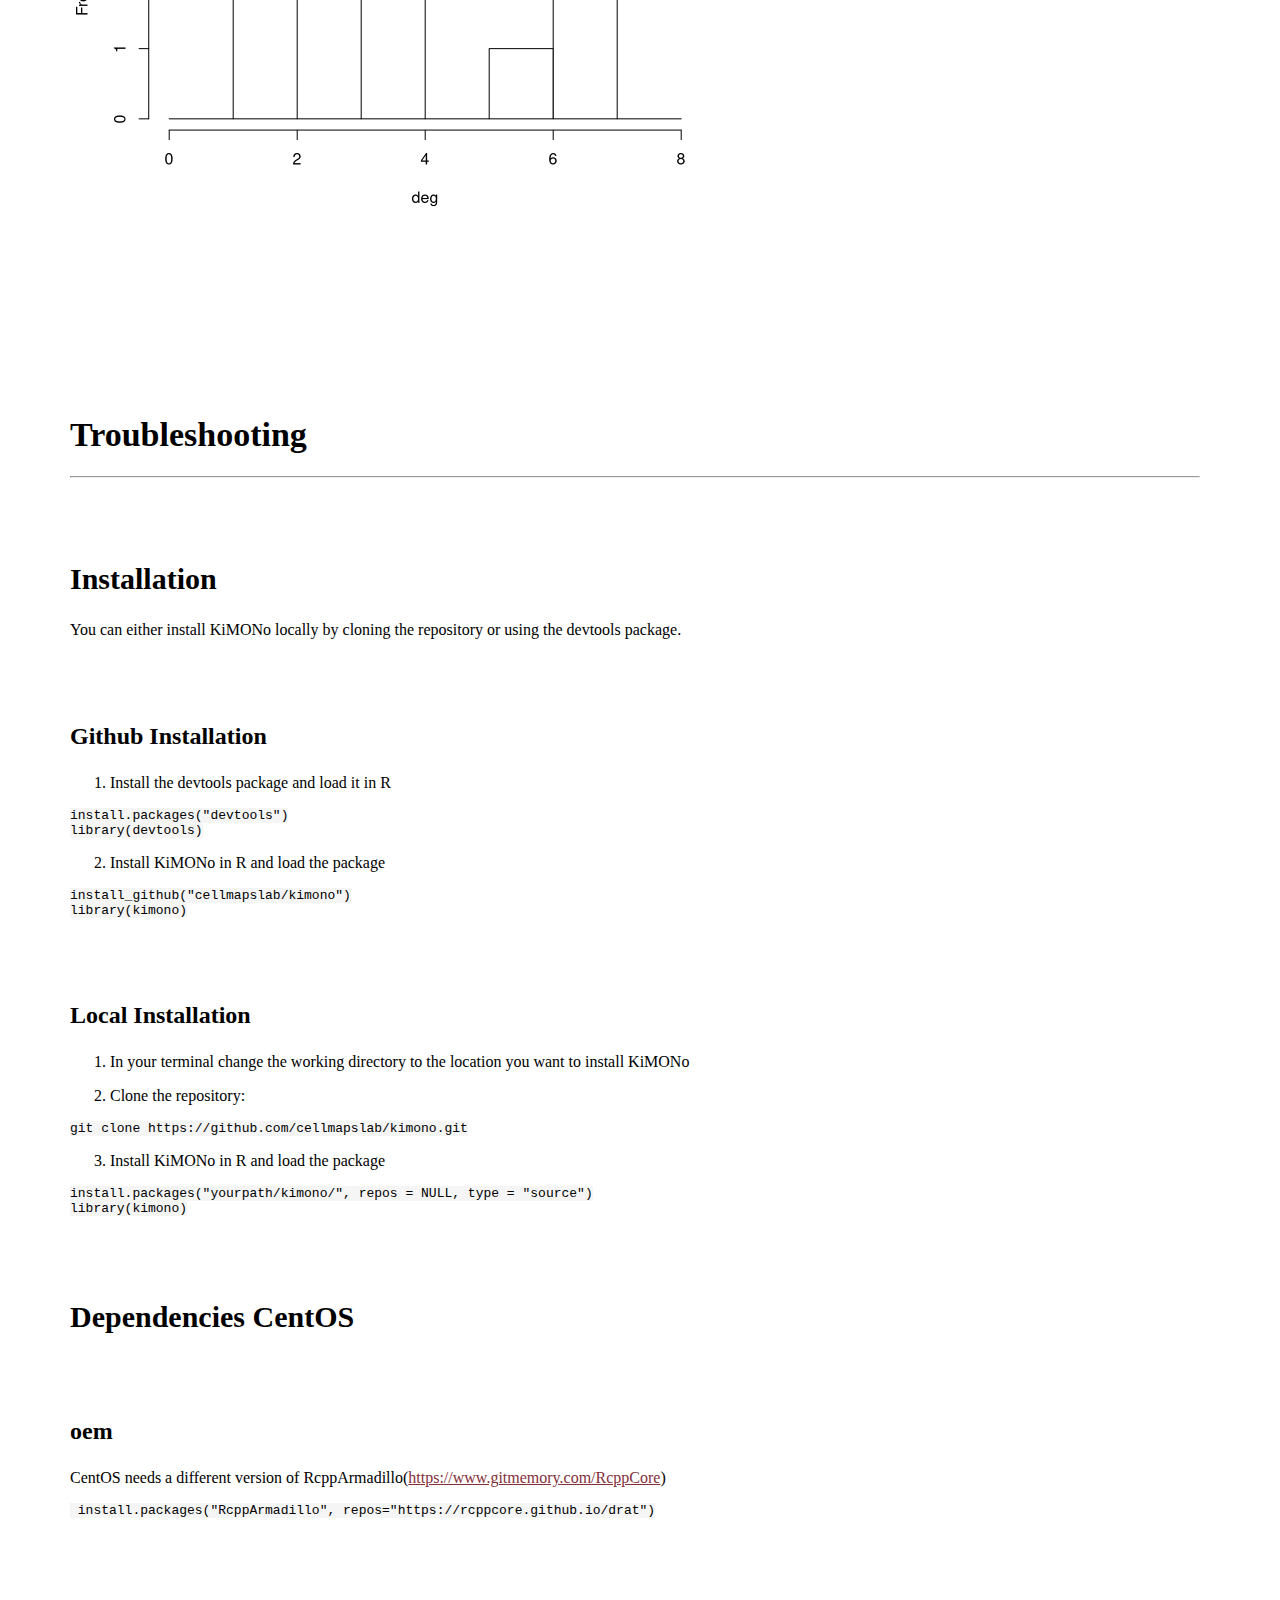
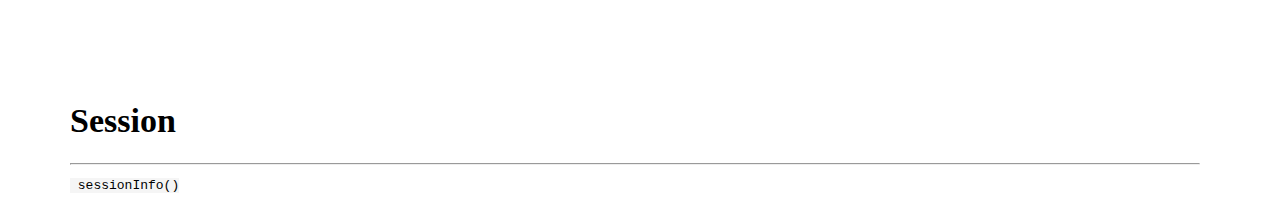
==== commit 4e0a0f83: "prior will not be inferred per default" ====
--- a/docs/index.html
+++ b/docs/index.html
@@ -252,7 +252,7 @@
 </div>
 Knowledge Guided Multi-Omic Network Inference</h1>
 <h4 class="date"><center>
-22 Oktober 2021
+26 Oktober 2021
 </center></h4>
 
 </div>
@@ -279,10 +279,10 @@
 library(data.table) # replacing data frames
 library(oem)  # SGL implementation
 library(foreach) # Paralellization
-library(doParallel) # multi-core support
+library(doSNOW) # multi-core support
 library(dplyr)  
 library(tidyverse)
-
+  
 
 #Visualization
 library(ggplot2)
@@ -291,8 +291,6 @@
 </div>
 <div id="mulit-modal-data" class="section level2">
 <h2>Mulit-modal data</h2>
-<div id="loading" class="section level3">
-<h3>Loading</h3>
 <p>In this example we look at fictional transcriptomic, proteomic and phenotypic data.</p>
 <ul>
 <li>Rows represent samples</li>
@@ -325,7 +323,6 @@
 ## 4: Sample_4 -6.102196 4.213826 4.567969 -1.1465640 2.9405095
 ## 5: Sample_5 -4.483278 4.977083 7.114059  0.7268057 0.1288424
 ## 6: Sample_6 -7.750421 3.765839 5.080652  1.1494149 3.1470027</code></pre>
-</div>
 <div id="preprocessing" class="section level3">
 <h3>Preprocessing</h3>
 <div id="matched-samples" class="section level4">
@@ -360,51 +357,35 @@
 <h2>Prior data</h2>
 <hr />
 <p>KiMONo convert a simple csv based files to a prior network which suits us as an inference blueprint.</p>
-<div id="loading-1" class="section level3">
-<h3>Loading</h3>
 <pre class="r"><code>gene_gene &lt;- fread(&quot;data/mapping_expr.csv&quot;)
 gene_gene %&gt;% head</code></pre>
-<pre><code>##         x      y
-## 1: gene_A gene_A
-## 2: gene_B gene_A
-## 3: gene_C gene_A
-## 4: gene_D gene_A
-## 5: gene_E gene_A
-## 6: gene_A gene_B</code></pre>
+<pre><code>##         A      B layer_A layer_B
+## 1: gene_A gene_A    gene    gene
+## 2: gene_B gene_A    gene    gene
+## 3: gene_C gene_A    gene    gene
+## 4: gene_D gene_A    gene    gene
+## 5: gene_E gene_A    gene    gene
+## 6: gene_A gene_B    gene    gene</code></pre>
 <pre class="r"><code>gene_proteome &lt;- fread(&quot;data/mapping_expr_prot.csv&quot;)
 gene_proteome %&gt;% head</code></pre>
-<pre><code>##         x y
-## 1: gene_A m
-## 2: gene_B m
-## 3: gene_C m
-## 4: gene_D m
-## 5: gene_E m
-## 6: gene_A n</code></pre>
+<pre><code>##         A B layer_A layer_B
+## 1: gene_A m    gene protein
+## 2: gene_B m    gene protein
+## 3: gene_C m    gene protein
+## 4: gene_D m    gene protein
+## 5: gene_E m    gene protein
+## 6: gene_A n    gene protein</code></pre>
 <blockquote>
 <p>Each row represents a pair of features which is <strong>known</strong> to be related.</p>
 </blockquote>
-</div>
-<div id="preprocessing-1" class="section level3">
-<h3>Preprocessing</h3>
-<div id="prior-map" class="section level4">
-<h4>Prior map</h4>
-<p>We have to add more layer information in order to let KiMONo know which mapping belongs to which features</p>
-<pre class="r"><code>transcriptome_map &lt;- load_mapping(gene_gene, layers = c(&#39;gene&#39;,&#39;gene&#39;)) #mapping between transcriptomic features
-proteome_map &lt;- load_mapping(gene_proteome, layers = c(&#39;gene&#39;,&#39;protein&#39;))#mapping between transcriptome and phenome
-
-
-prior_map &lt;- rbind(transcriptome_map,proteome_map) ## combine mappings</code></pre>
-</div>
-</div>
-<div id="final-1" class="section level3">
-<h3>Final</h3>
 <p>KiMONo uses the <strong>igraph package</strong> to efficiently incorporate the prior information.</p>
-<pre class="r"><code>prior_network &lt;- create_prior_network(prior_map) ## prior network</code></pre>
+<pre class="r"><code>prior_network &lt;- create_prior_network(rbind(gene_proteome,gene_gene) ) ## prior network</code></pre>
 <div id="plotting-prior-network" class="section level4">
 <h4>Plotting prior network</h4>
 <pre class="r"><code>vertex &lt;- do.call(rbind,strsplit(V(prior_network)$name,split = &#39;___&#39;))
 
-prior_network %&gt;% plot(edge.curved=1,
+prior_network %&gt;% plot(edge.curved=0,
+                       main = &#39;Prior Network&#39;,
      vertex.color = c(&quot;steel blue&quot;, &quot;orange&quot;)[vertex[,1] %&gt;% as.factor %&gt;% as.numeric],
      vertex.frame.color=&quot;white&quot;,
      vertex.label = vertex[,2], 
@@ -413,8 +394,7 @@
      layout=layout_randomly, rescale=F) 
 legend(x=-1.5, y=-1.1, c(&quot;Genes&quot;,&quot;Proteins&quot;), pch=21,
        col=&quot;#777777&quot;, pt.bg=c(&quot;steel blue&quot;, &quot;orange&quot;), pt.cex=2, cex=.8, bty=&quot;n&quot;, ncol=1)</code></pre>
-<p><img src="index_files/figure-html/unnamed-chunk-10-1.png" width="672" /></p>
-</div>
+<p><img src="index_files/figure-html/unnamed-chunk-9-1.png" width="672" /></p>
 </div>
 </div>
 </div>
@@ -434,33 +414,65 @@
 </ul></li>
 <li>Combine all models</li>
 </ol>
-<div id="model" class="section level2">
-<h2>Model</h2>
+<p><br><br></p>
 <p>Regression model: <span class="math display">\[\begin{aligned} y \sim X\beta + \epsilon \\       \end{aligned}\]</span></p>
 <p>Sparse Group Lasso penalty: <span class="math display">\[  \frac{1}{2n} \Bigg|\Bigg| y - \sum_{l=1}^{m} X^{(l)} \beta^{(l)} \Bigg|\Bigg|_{2}^{2} + ( 1 - \alpha ) \lambda \sum_{l=1}^{m} \sqrt{p_{l}}\big|\big|\beta^{(l)}\big|\big|_2  + \alpha\lambda\big|\big|\beta \big|\big|_1 \]</span></p>
-</div>
 <div id="call-kimono" class="section level2">
 <h2>Call KiMONo</h2>
-<pre class="r"><code>network &lt;- kimono(input_data, prior_network ,core = 2)</code></pre>
-<pre><code>## Run started at :  2021-10-22 01:06:22Input : gene : 
-##  - samples  :  100 
-##  - features :  5 
-##  - prior nodes : 5
-## protein : 
-##  - samples  :  100 
-##  - features :  5 
-##  - prior nodes : 5
-## phenotype : 
-##  - samples  :  100 
-##  - features :  1 
+<pre class="r"><code>network &lt;- kimono(input_data, prior_network ,core = 2, infer_missing_prior = TRUE)</code></pre>
+<pre><code>## 1) input data:
+## layer - samples - features - prior features
+## gene  -  100  -  5  - 5 
+## protein  -  100  -  5  - 5 
+## phenotype  -  100  -  1  - 0
 ## 
-## Network inference using prior 
-## Using inferred effects as priors for phenotype 
-## Done 6.830441</code></pre>
-</div>
-<div id="output" class="section level2">
-<h2>Output</h2>
-<p>Columns:</p>
+## 2) inference:
+##  for layers  gene protein 
+## 2021-10-26 12:52:48 starting inference of  10  models
+## 
+  |                                                                            
+  |                                                                      |   0%
+  |                                                                            
+  |=======                                                               |  10%
+  |                                                                            
+  |==============                                                        |  20%
+  |                                                                            
+  |=====================                                                 |  30%
+  |                                                                            
+  |============================                                          |  40%
+  |                                                                            
+  |===================================                                   |  50%
+  |                                                                            
+  |==========================================                            |  60%
+  |                                                                            
+  |=================================================                     |  70%
+  |                                                                            
+  |========================================================              |  80%
+  |                                                                            
+  |===============================================================       |  90%
+  |                                                                            
+  |======================================================================| 100%
+## 
+## 3) missing prior 
+## phenotype 
+## overall layer
+## 2021-10-26 12:52:52 starting inference of  1  models
+## 
+  |                                                                            
+  |                                                                      |   0%
+  |                                                                            
+  |======================================================================| 100%
+## 
+## Done 0.13 min</code></pre>
+<pre class="r"><code>#plot network
+to_igraph(network) %&gt;% plot_kimono(title=&#39;KiMONo Network (directed)&#39;)</code></pre>
+<p><img src="index_files/figure-html/unnamed-chunk-10-1.png" width="672" /></p>
+<pre class="r"><code>to_igraph(network, directed = F) %&gt;% plot_kimono(title=&#39;KiMONo Network (undirected)&#39;)</code></pre>
+<p><img src="index_files/figure-html/unnamed-chunk-10-2.png" width="672" /></p>
+</div>
+<div id="result" class="section level2">
+<h2>Result</h2>
+<p><br> Columns:</p>
 <ul>
 <li><strong>target</strong> - vector y in regression model</li>
 <li><strong>predictor</strong> - each feature in X used in model y</li>
@@ -470,9 +482,10 @@
 <li><strong>predictor_layer</strong> - input data the predictor belongs to</li>
 <li><strong>target_layer</strong> - input data the target belongs to</li>
 </ul>
+<p><br></p>
 <pre class="r"><code>DT::datatable(head(network), class = &#39;cell-border stripe&#39;)</code></pre>
-<div id="htmlwidget-aa94c519e39d90ec2608" style="width:100%;height:auto;" class="datatables html-widget"></div>
-<script type="application/json" data-for="htmlwidget-aa94c519e39d90ec2608">{"x":{"filter":"none","vertical":false,"data":[["1","2","3","4","5","6"],["gene_B","gene_B","gene_B","gene_B","gene_B","gene_B"],["(Intercept)","gene_A","gene_C","gene_D","gene_E","m"],[-8.51582596336706e-19,0,0,0.0622081704422632,0,0],[0.123749997868509,0.123749997868509,0.123749997868509,0.123749997868509,0.123749997868509,0.123749997868509],[0.779065468367681,0.779065468367681,0.779065468367681,0.779065468367681,0.779065468367681,0.779065468367681],["(Intercept)","gene","gene","gene","gene","protein"],["gene","gene","gene","gene","gene","gene"]],"container":"<table class=\"cell-border stripe\">\n  <thead>\n    <tr>\n      <th> <\/th>\n      <th>target<\/th>\n      <th>predictor<\/th>\n      <th>value<\/th>\n      <th>r_squared<\/th>\n      <th>mse<\/th>\n      <th>predictor_layer<\/th>\n      <th>target_layer<\/th>\n    <\/tr>\n  <\/thead>\n<\/table>","options":{"columnDefs":[{"className":"dt-right","targets":[3,4,5]},{"orderable":false,"targets":0}],"order":[],"autoWidth":false,"orderClasses":false}},"evals":[],"jsHooks":[]}</script>
+<div id="htmlwidget-2e46a7bf182049d417a2" style="width:100%;height:auto;" class="datatables html-widget"></div>
+<script type="application/json" data-for="htmlwidget-2e46a7bf182049d417a2">{"x":{"filter":"none","vertical":false,"data":[["1","2","3","4","5","6"],["gene_B","gene_B","gene_B","gene_B","gene_B","gene_B"],["(Intercept)","gene_A","gene_C","gene_D","gene_E","m"],[-8.51582596336706e-19,0,0,0.0622081704422632,0,0],[0.123749997868509,0.123749997868509,0.123749997868509,0.123749997868509,0.123749997868509,0.123749997868509],[0.779065468367681,0.779065468367681,0.779065468367681,0.779065468367681,0.779065468367681,0.779065468367681],["(Intercept)","gene","gene","gene","gene","protein"],["gene","gene","gene","gene","gene","gene"]],"container":"<table class=\"cell-border stripe\">\n  <thead>\n    <tr>\n      <th> <\/th>\n      <th>target<\/th>\n      <th>predictor<\/th>\n      <th>value<\/th>\n      <th>r_squared<\/th>\n      <th>mse<\/th>\n      <th>predictor_layer<\/th>\n      <th>target_layer<\/th>\n    <\/tr>\n  <\/thead>\n<\/table>","options":{"columnDefs":[{"className":"dt-right","targets":[3,4,5]},{"orderable":false,"targets":0}],"order":[],"autoWidth":false,"orderClasses":false}},"evals":[],"jsHooks":[]}</script>
 </div>
 </div>
 <div id="network-analysis" class="section level1">
@@ -493,7 +506,7 @@
                     geom_boxplot(fill=c(&quot;steel blue&quot;,&#39;#842F39&#39;, &quot;orange&quot;))
 
 plot_grid(gg_all, gg_grouped, rel_widths = c(1, 2))</code></pre>
-<p><img src="index_files/figure-html/unnamed-chunk-13-1.png" width="672" /></p>
+<p><img src="index_files/figure-html/unnamed-chunk-12-1.png" width="672" /></p>
 <pre class="r"><code>nnodes &lt;- c(network$target, network$predictor) %&gt;% unique %&gt;% length
 nedges &lt;- dim(network)[1]
 
@@ -518,99 +531,70 @@
 <pre class="r"><code>cat(&#39;Number of Edges: &#39;,nedges)</code></pre>
 <pre><code>## Number of Edges:  20</code></pre>
 <p>Generate igraph for easier network analysis</p>
-<pre class="r"><code>#generate igraph
-  ig_network &lt;- network
-    # often genes and proteins share names 
-    # igraph requiers a unique ID
-    # hence its getting a bit complicated
-  ig_network$predictor &lt;- paste0(network$predictor_layer,&quot;___&quot;,network$predictor) 
-  ig_network$target &lt;- paste0(network$target_layer,&quot;___&quot;,network$target)
-  
-  lable &lt;- unique( c( ig_network$predictor, ig_network$target ) )
-  nodes &lt;- data.frame(id = lable, 
-                      data_layer = do.call(rbind, strsplit(lable,&quot;___&quot;) )[,1]
-                       )
-  
-  ig &lt;- graph_from_data_frame(ig_network, vertices=nodes, directed = TRUE)</code></pre>
-<p>Visualize network.</p>
-<pre class="r"><code>vertex &lt;- do.call(rbind,strsplit(V(ig)$name,split = &#39;___&#39;))
-l &lt;- layout_with_kk(ig)
-plot(ig,
+<pre class="r"><code>#generate undirected igraph
+ig_network &lt;- to_igraph(network, directed=TRUE) 
+ig_network %&gt;% plot_kimono</code></pre>
+<p><img src="index_files/figure-html/unnamed-chunk-15-1.png" width="672" /></p>
+</div>
+<div id="general" class="section level2">
+<h2>General</h2>
+<pre class="r"><code>cat(&#39;Density: &#39;, ecount(ig_network)/(vcount(ig_network)*(vcount(ig_network)-1)), &#39;\n&#39; )</code></pre>
+<pre><code>## Density:  0.2777778</code></pre>
+<pre class="r"><code>cat(&#39;Reciprocity: &#39;, reciprocity(ig_network) , &#39;\n&#39; )</code></pre>
+<pre><code>## Reciprocity:  0.7</code></pre>
+<pre class="r"><code>cat(&#39;Transitivity: &#39;, transitivity(as.undirected(ig_network, mode=&quot;collapse&quot;)) , &#39;\n&#39; )</code></pre>
+<pre><code>## Transitivity:  0.483871</code></pre>
+</div>
+<div id="node-degree-and-distribution" class="section level2">
+<h2>Node degree and distribution</h2>
+<pre class="r"><code>deg &lt;- degree(ig_network, mode=&quot;all&quot;)
+cat(&#39;Average node degree: &#39;, mean(deg), &#39;\n&#39; )</code></pre>
+<pre><code>## Average node degree:  4.444444</code></pre>
+<pre class="r"><code>hist(deg, breaks=1:vcount(ig_network)-1, main=&quot;Histogram of node degree&quot;)</code></pre>
+<p><img src="index_files/figure-html/unnamed-chunk-17-1.png" width="672" /></p>
+<pre class="r"><code>deg.dist &lt;- degree_distribution(ig_network, cumulative=T, mode=&quot;all&quot;)
+
+plot( x=0:max(deg), y=1-deg.dist, pch=19, cex=1.2, col=&quot;orange&quot;, 
+      xlab=&quot;Degree&quot;, ylab=&quot;Cumulative Frequency&quot;)</code></pre>
+<p><img src="index_files/figure-html/unnamed-chunk-17-2.png" width="672" /></p>
+</div>
+<div id="hubs-and-authorities" class="section level2">
+<h2>Hubs and authorities</h2>
+<p>Hubs were expected to contain catalogs with a large number of outgoing links….</p>
+<pre class="r"><code>hs &lt;- hub_score(ig_network, weights=NA)$vector
+l &lt;- layout_with_kk(ig_network)
+
+
+plot(ig_network,
      edge.curved=0,
      vertex.color = c(&quot;steel blue&quot;,&#39;#842F39&#39;, &quot;orange&quot;)[vertex[,1] %&gt;% as.factor %&gt;% as.numeric],
      vertex.frame.color=&quot;white&quot;,
      vertex.label = vertex[,2], 
      vertex.label.color=&#39;black&#39;,
      vertex.label.cex=.7,
-     layout=l,
-     rescale=F
+     layout=l, 
+     vertex.size=hs*20, main=&quot;Hubs&quot;
      ) 
 
  legend(x=-1.5, y=-1.1, c(&quot;Genes&quot;,&quot;Phenotype&quot;,&quot;Proteins&quot;), pch=21,
      col=&quot;#777777&quot;, pt.bg=c(&quot;steel blue&quot;,&quot;#842F39&quot;, &quot;orange&quot;), pt.cex=2, cex=.8, bty=&quot;n&quot;, ncol=1)</code></pre>
-<p><img src="index_files/figure-html/unnamed-chunk-17-1.png" width="672" /></p>
-</div>
-<div id="general" class="section level2">
-<h2>General</h2>
-<pre class="r"><code>cat(&#39;Density: &#39;, ecount(ig)/(vcount(ig)*(vcount(ig)-1)), &#39;\n&#39; )</code></pre>
-<pre><code>## Density:  0.2777778</code></pre>
-<pre class="r"><code>cat(&#39;Reciprocity: &#39;, reciprocity(ig) , &#39;\n&#39; )</code></pre>
-<pre><code>## Reciprocity:  0.7</code></pre>
-<pre class="r"><code>cat(&#39;Transitivity: &#39;, transitivity(as.undirected(ig, mode=&quot;collapse&quot;)) , &#39;\n&#39; )</code></pre>
-<pre><code>## Transitivity:  0.483871</code></pre>
-</div>
-<div id="node-degree-and-distribution" class="section level2">
-<h2>Node degree and distribution</h2>
-<pre class="r"><code>deg &lt;- degree(ig, mode=&quot;all&quot;)
-cat(&#39;Average node degree: &#39;, mean(deg), &#39;\n&#39; )</code></pre>
-<pre><code>## Average node degree:  4.444444</code></pre>
-<pre class="r"><code>hist(deg, breaks=1:vcount(ig)-1, main=&quot;Histogram of node degree&quot;)</code></pre>
-<p><img src="index_files/figure-html/unnamed-chunk-19-1.png" width="672" /></p>
-<pre class="r"><code>deg.dist &lt;- degree_distribution(ig, cumulative=T, mode=&quot;all&quot;)
-
-plot( x=0:max(deg), y=1-deg.dist, pch=19, cex=1.2, col=&quot;orange&quot;, 
-      xlab=&quot;Degree&quot;, ylab=&quot;Cumulative Frequency&quot;)</code></pre>
-<p><img src="index_files/figure-html/unnamed-chunk-19-2.png" width="672" /></p>
-</div>
-<div id="hubs-and-authorities" class="section level2">
-<h2>Hubs and authorities</h2>
-<p>Hubs were expected to contain catalogs with a large number of outgoing links….</p>
-<pre class="r"><code>hs &lt;- hub_score(ig, weights=NA)$vector
-
-
-
-plot(ig,
+<p><img src="index_files/figure-html/unnamed-chunk-18-1.png" width="672" /></p>
+<p>…while authorities would get many incoming links from hubs</p>
+<pre class="r"><code>as &lt;- authority_score(ig_network, weights=NA)$vector
+plot(ig_network,
      edge.curved=0,
      vertex.color = c(&quot;steel blue&quot;,&#39;#842F39&#39;, &quot;orange&quot;)[vertex[,1] %&gt;% as.factor %&gt;% as.numeric],
      vertex.frame.color=&quot;white&quot;,
      vertex.label = vertex[,2], 
      vertex.label.color=&#39;black&#39;,
      vertex.label.cex=.7,
-     layout=l,
-     rescale=F,
-     vertex.size=hs*20, main=&quot;Hubs&quot;
+     layout=l, 
+     vertex.size=as*20, main=&quot;Authorities&quot;
      ) 
 
  legend(x=-1.5, y=-1.1, c(&quot;Genes&quot;,&quot;Phenotype&quot;,&quot;Proteins&quot;), pch=21,
      col=&quot;#777777&quot;, pt.bg=c(&quot;steel blue&quot;,&quot;#842F39&quot;, &quot;orange&quot;), pt.cex=2, cex=.8, bty=&quot;n&quot;, ncol=1)</code></pre>
-<p><img src="index_files/figure-html/unnamed-chunk-20-1.png" width="672" /></p>
-<p>…while authorities would get many incoming links from hubs</p>
-<pre class="r"><code>as &lt;- authority_score(ig, weights=NA)$vector
-plot(ig,
-     edge.curved=0,
-     vertex.color = c(&quot;steel blue&quot;,&#39;#842F39&#39;, &quot;orange&quot;)[vertex[,1] %&gt;% as.factor %&gt;% as.numeric],
-     vertex.frame.color=&quot;white&quot;,
-     vertex.label = vertex[,2], 
-     vertex.label.color=&#39;black&#39;,
-     vertex.label.cex=.7,
-     layout=l,
-     rescale=F,
-     vertex.size=as*20, main=&quot;Authorities&quot;
-     ) 
-
- legend(x=-1.5, y=-1.1, c(&quot;Genes&quot;,&quot;Phenotype&quot;,&quot;Proteins&quot;), pch=21,
-     col=&quot;#777777&quot;, pt.bg=c(&quot;steel blue&quot;,&quot;#842F39&quot;, &quot;orange&quot;), pt.cex=2, cex=.8, bty=&quot;n&quot;, ncol=1)</code></pre>
-<p><img src="index_files/figure-html/unnamed-chunk-21-1.png" width="672" /></p>
+<p><img src="index_files/figure-html/unnamed-chunk-19-1.png" width="672" /></p>
 </div>
 </div>
 <div id="troubleshooting" class="section level1">
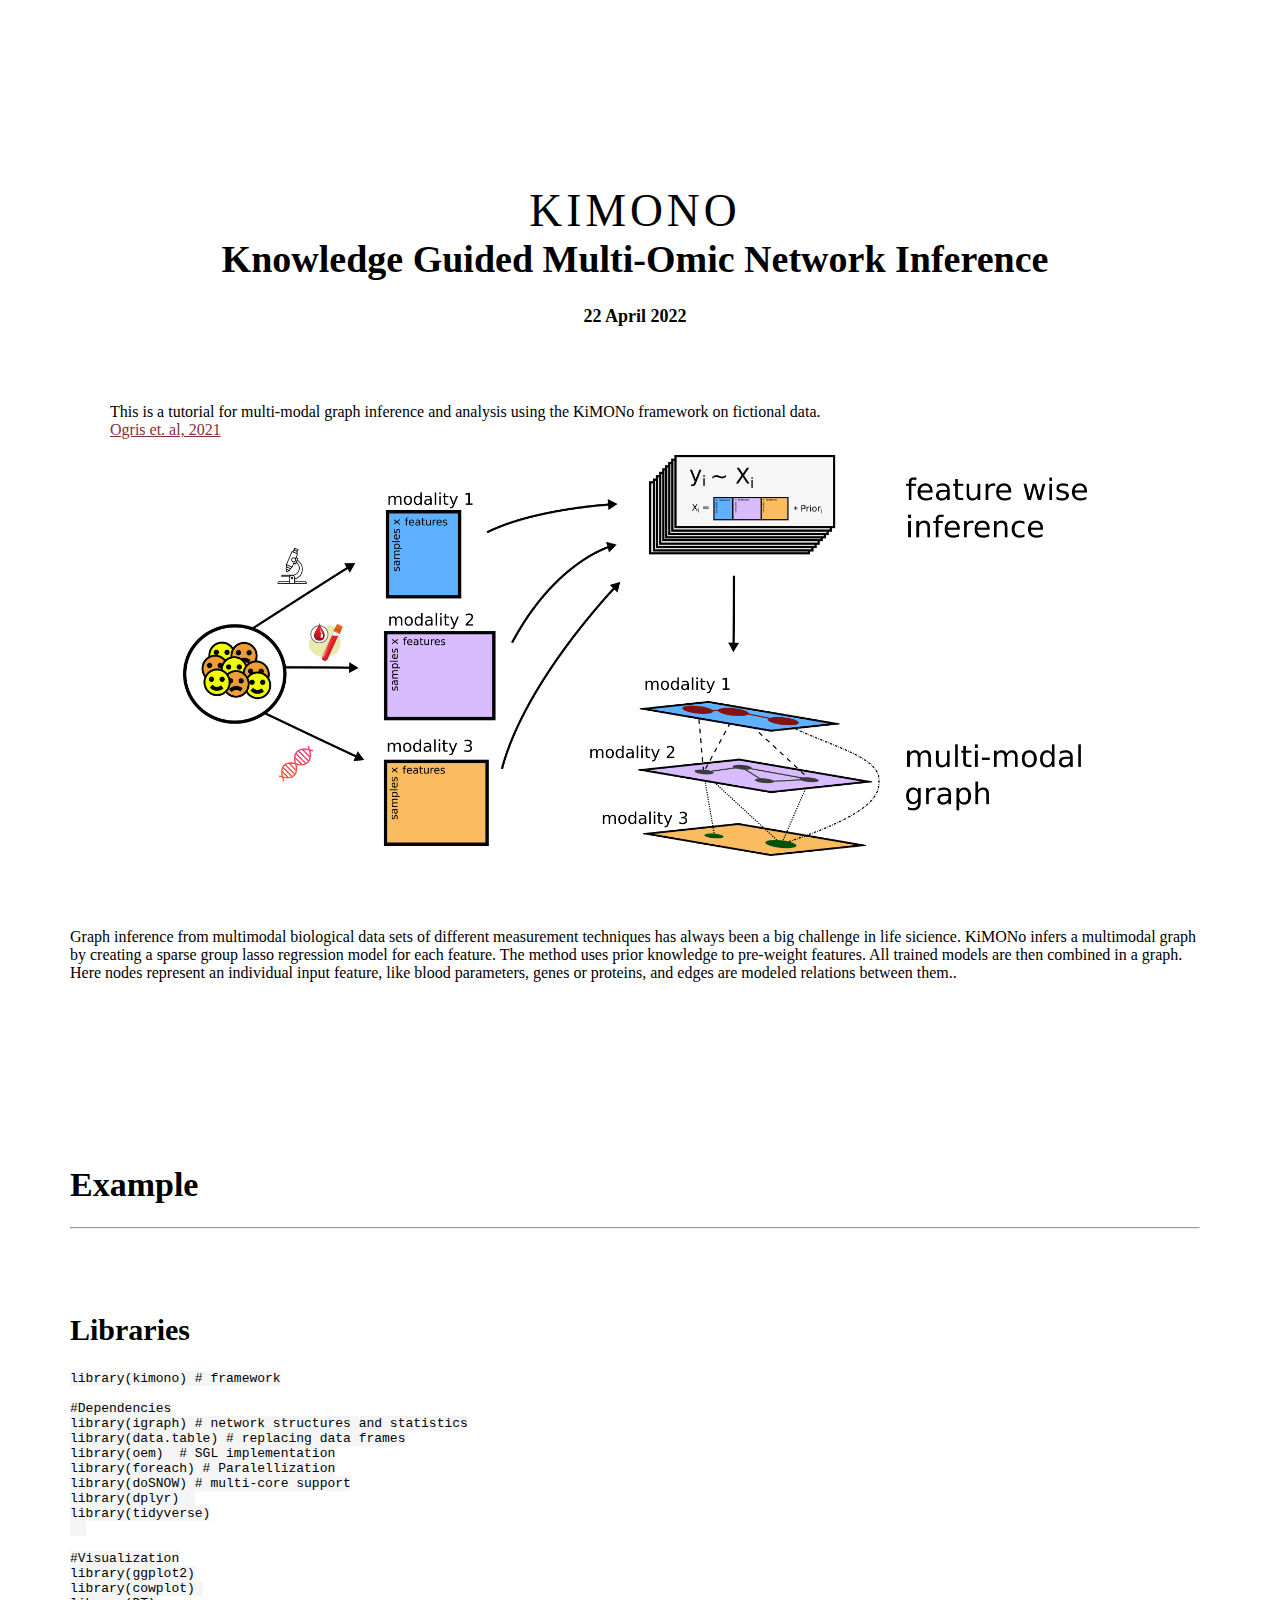
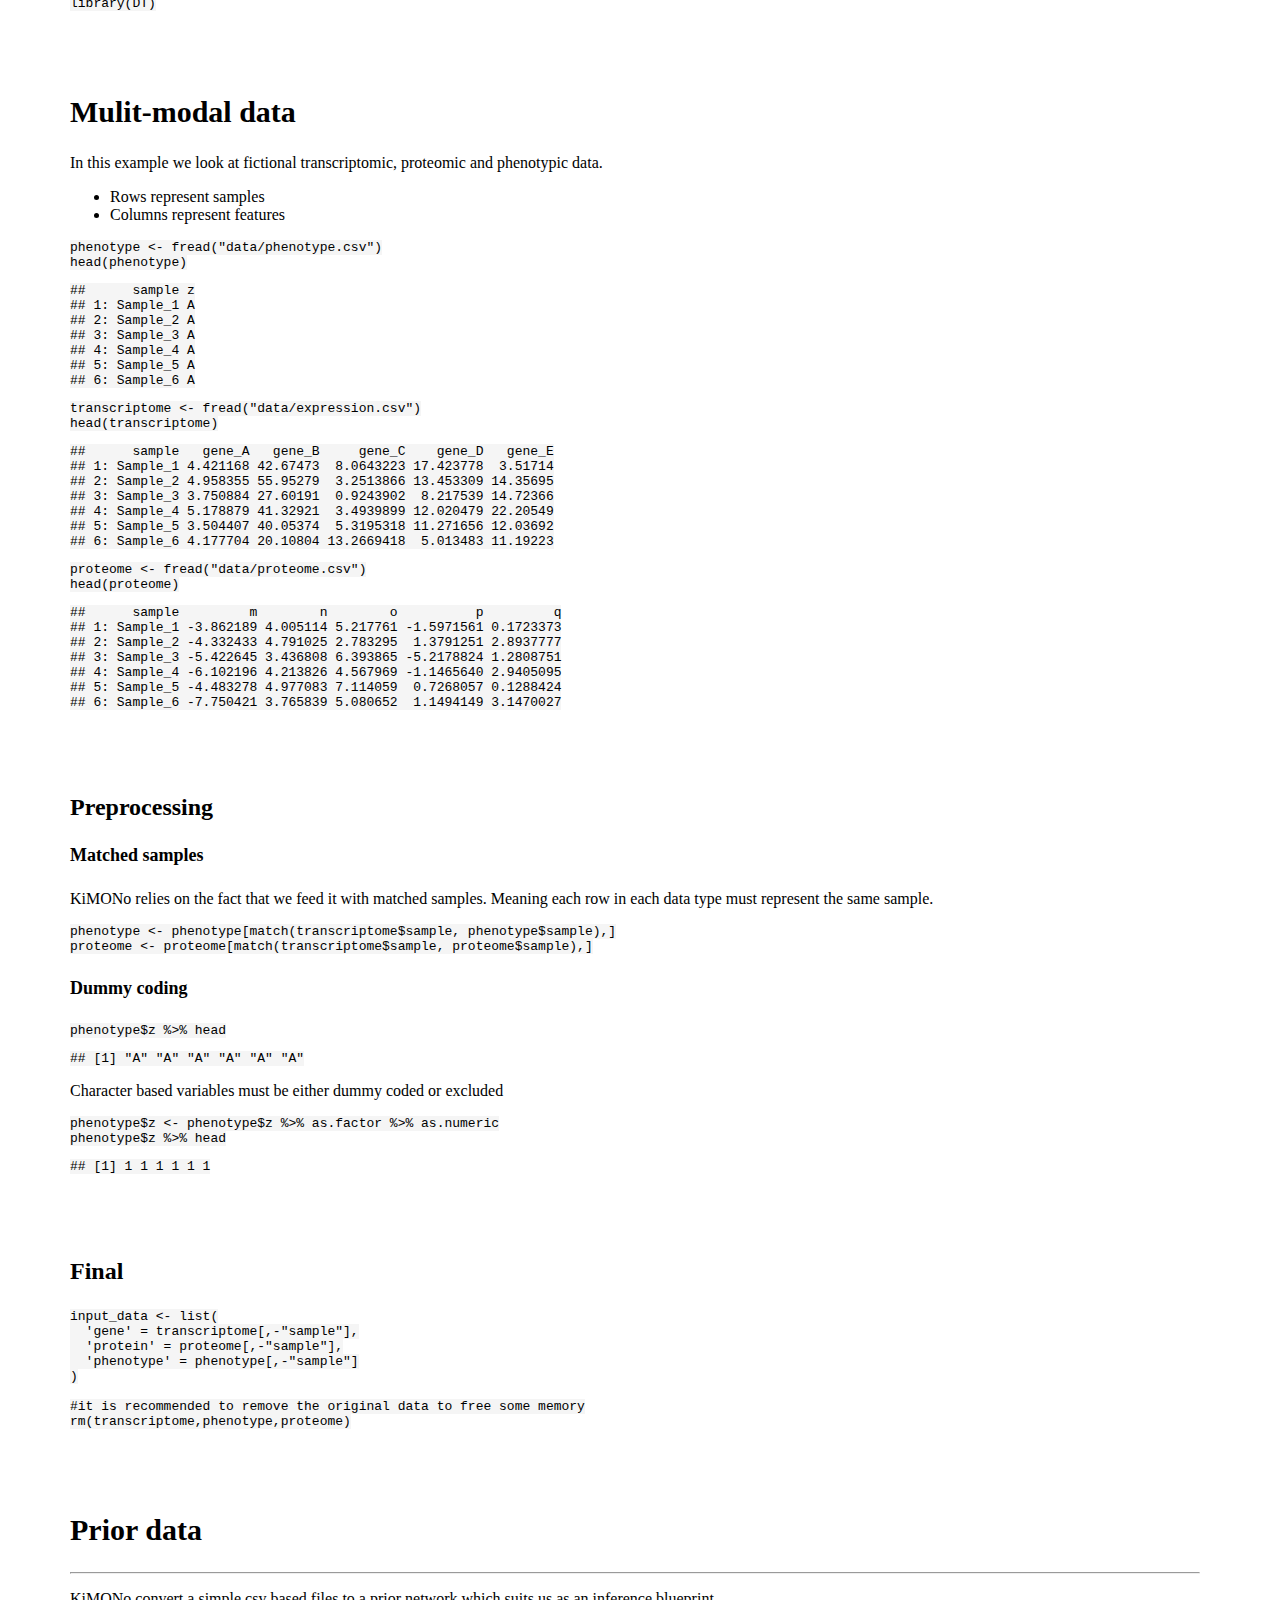
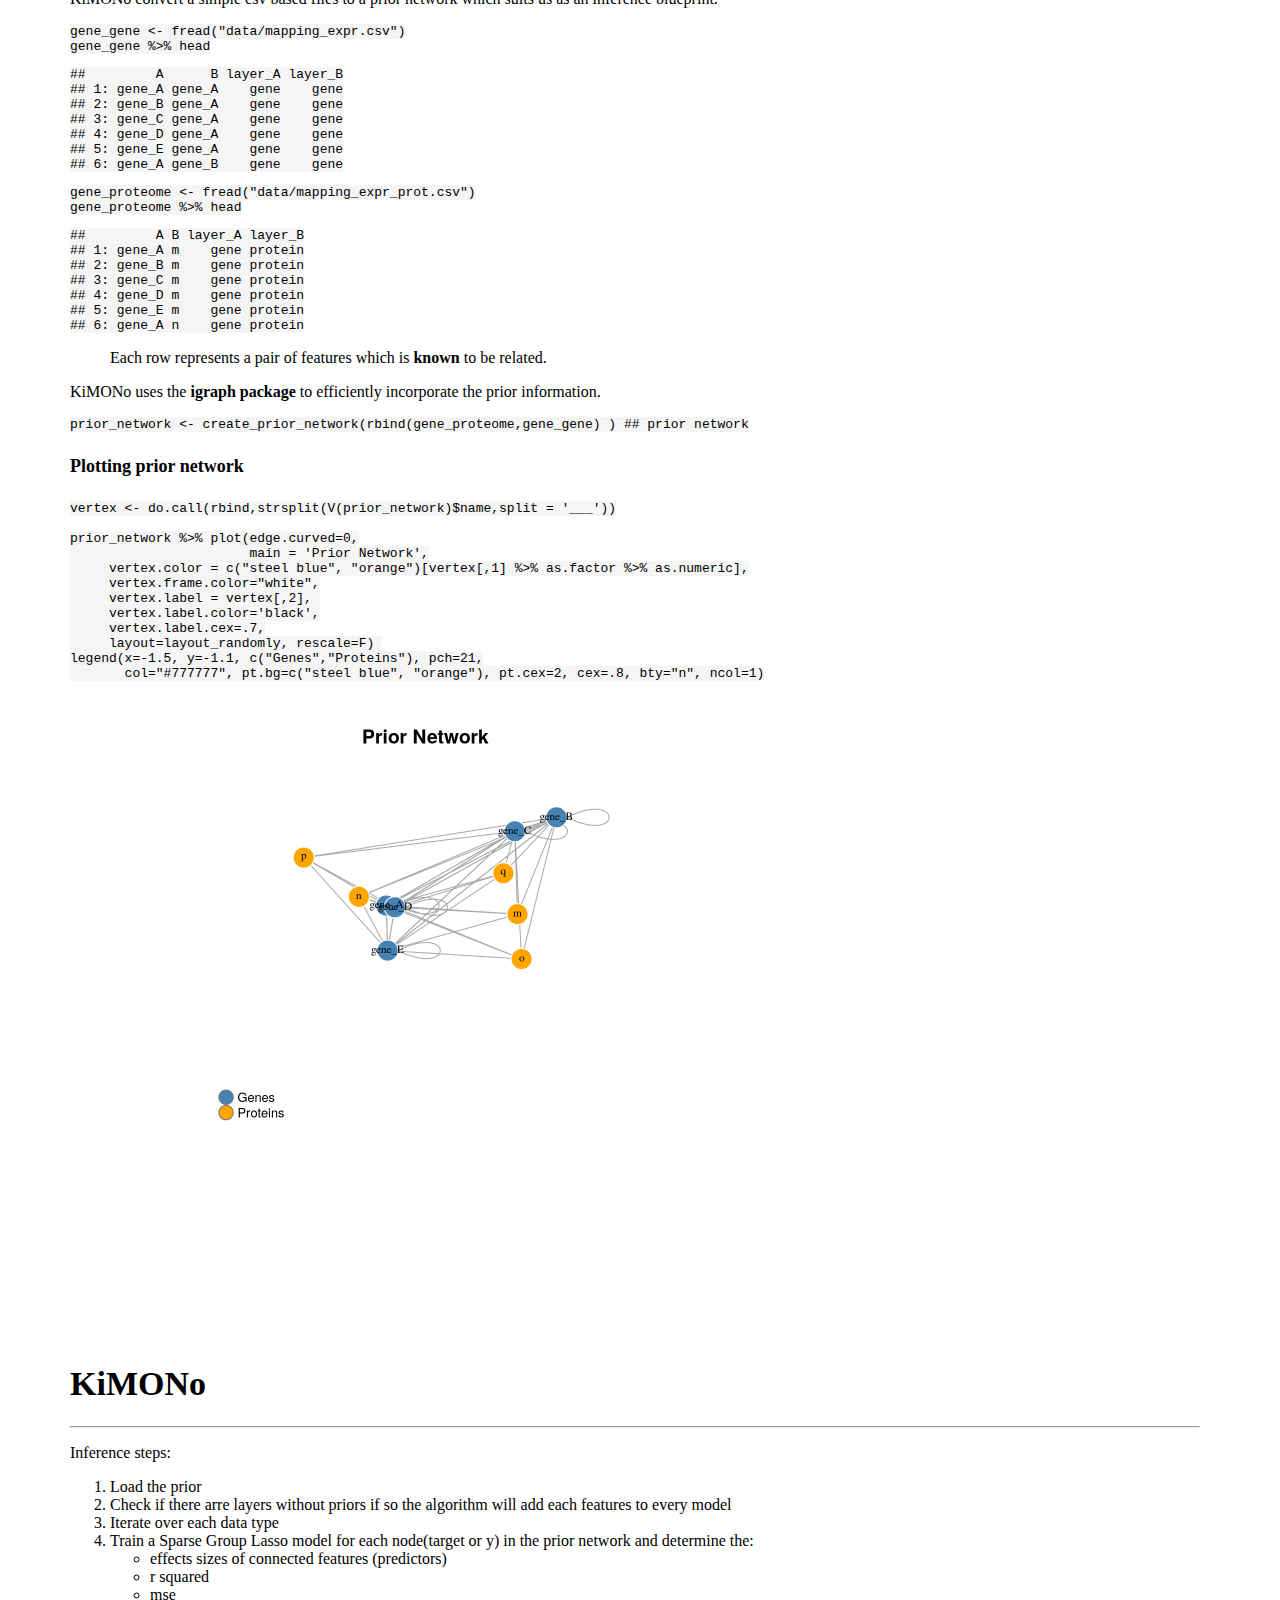
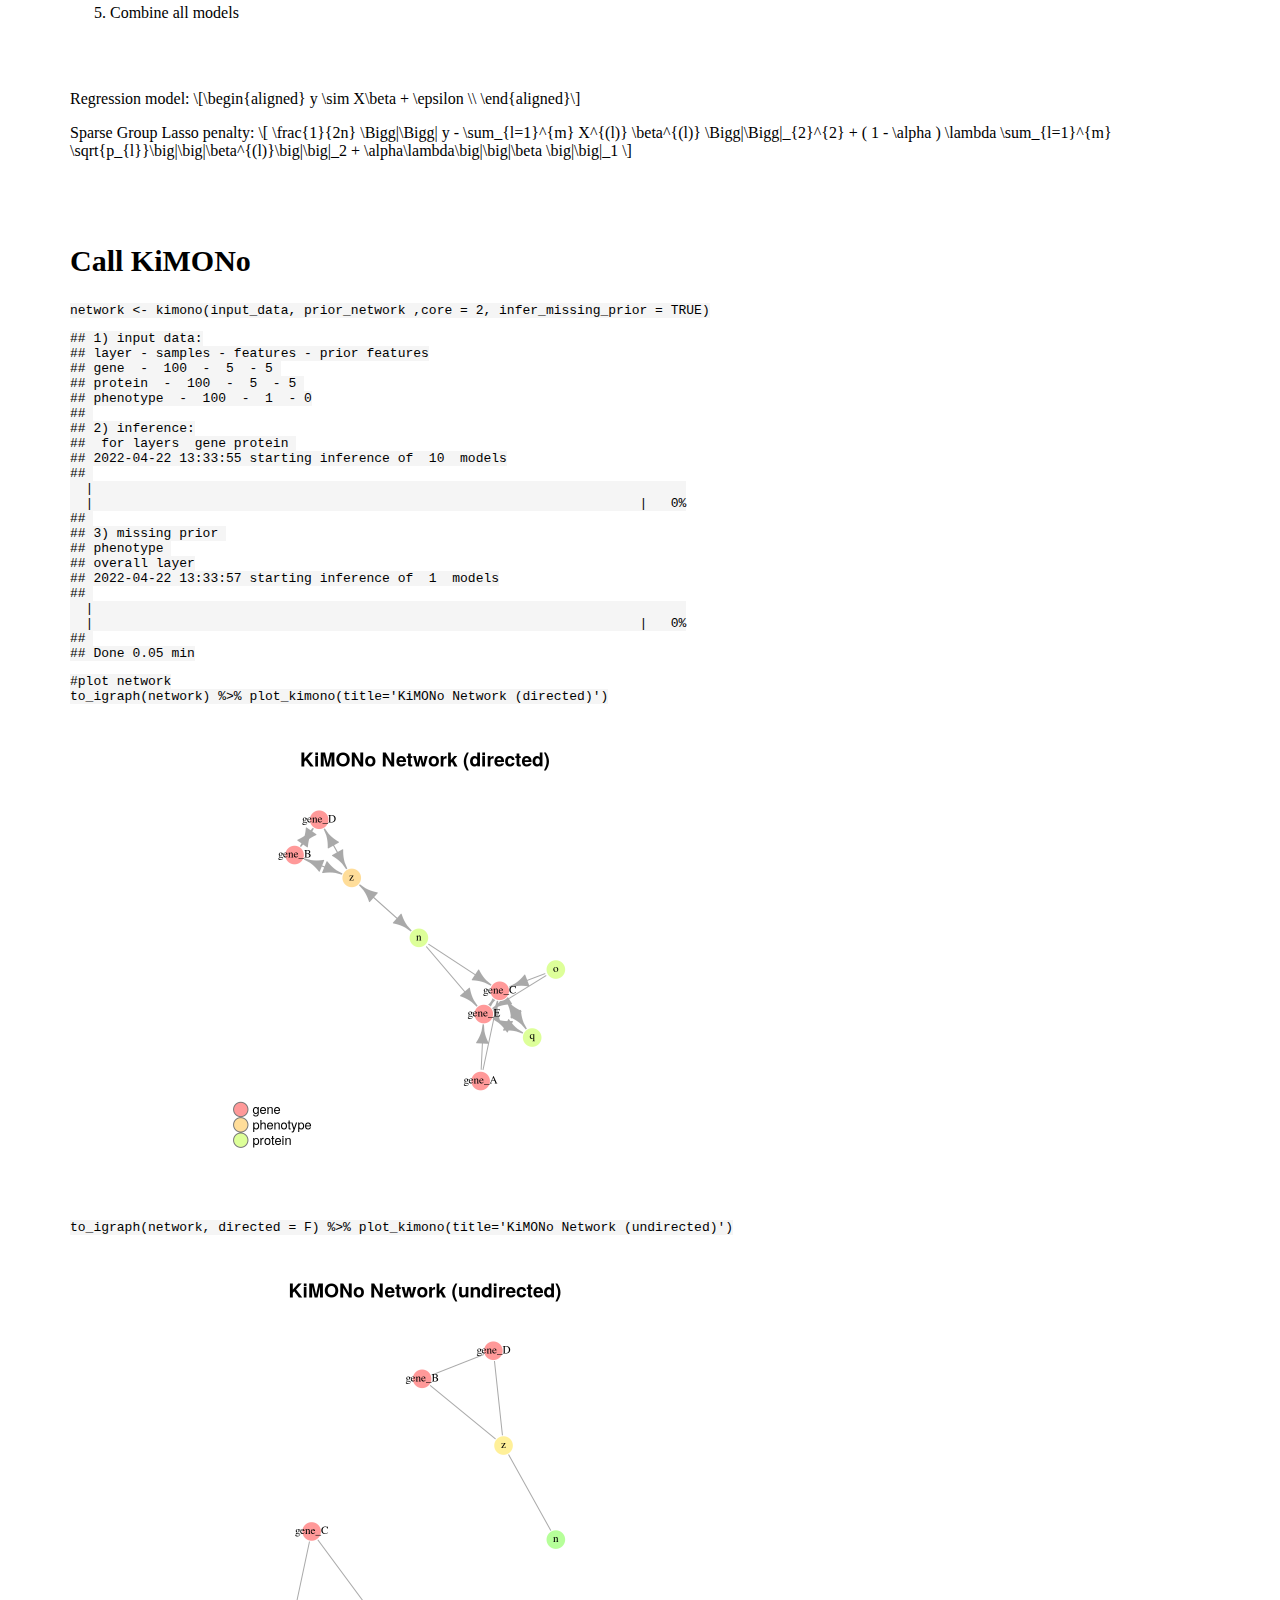
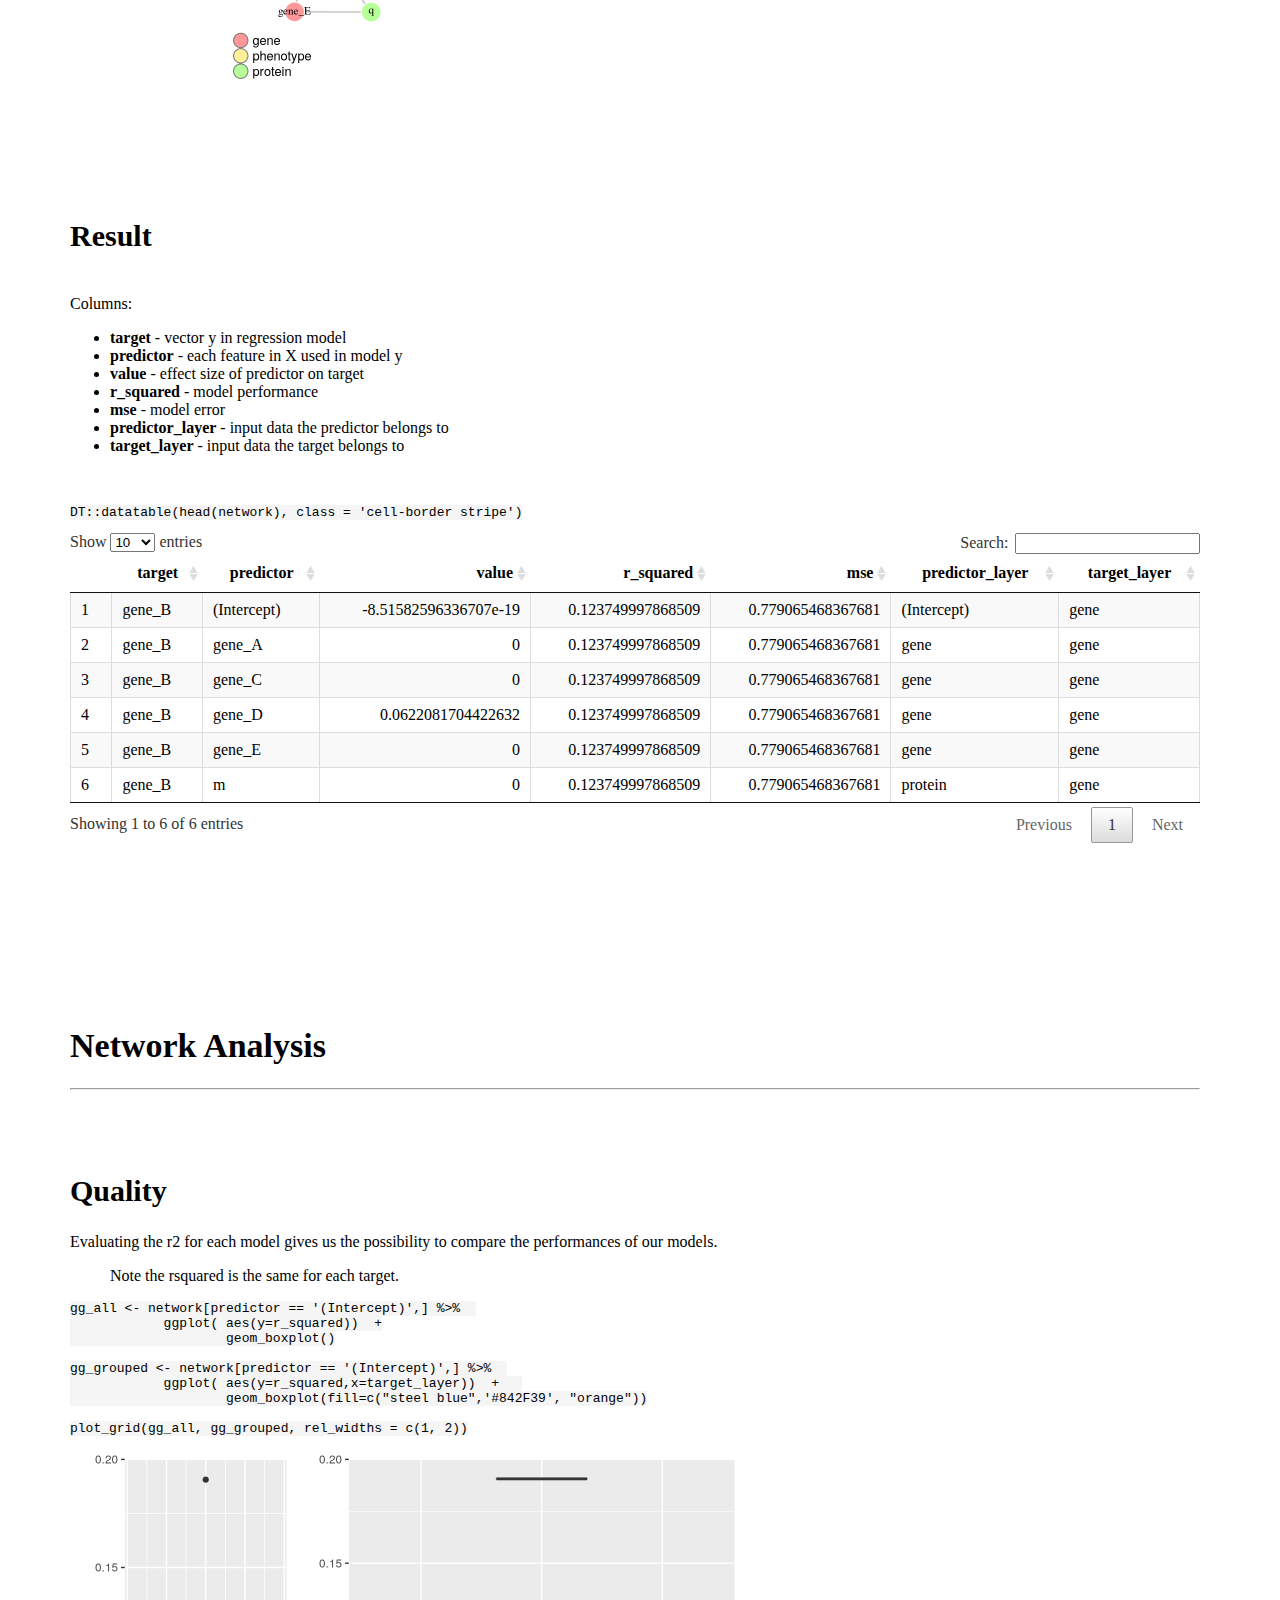
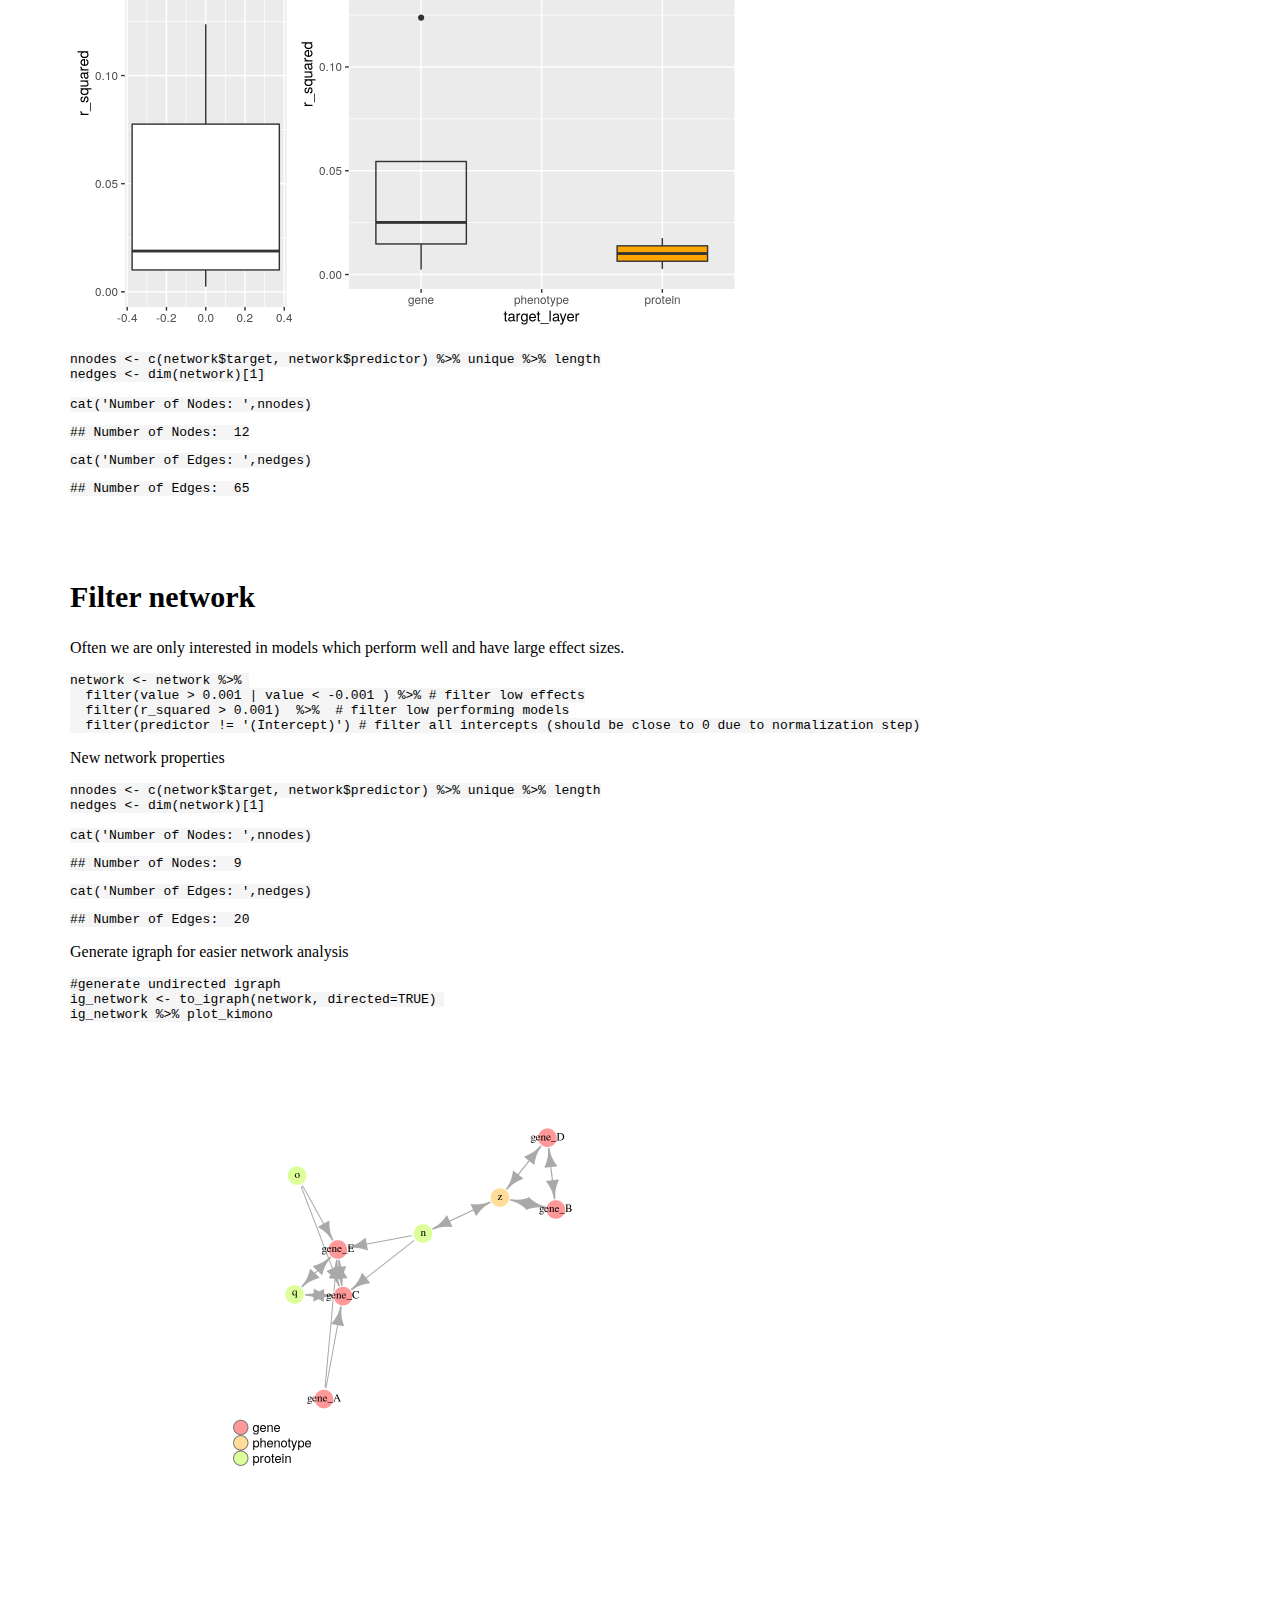
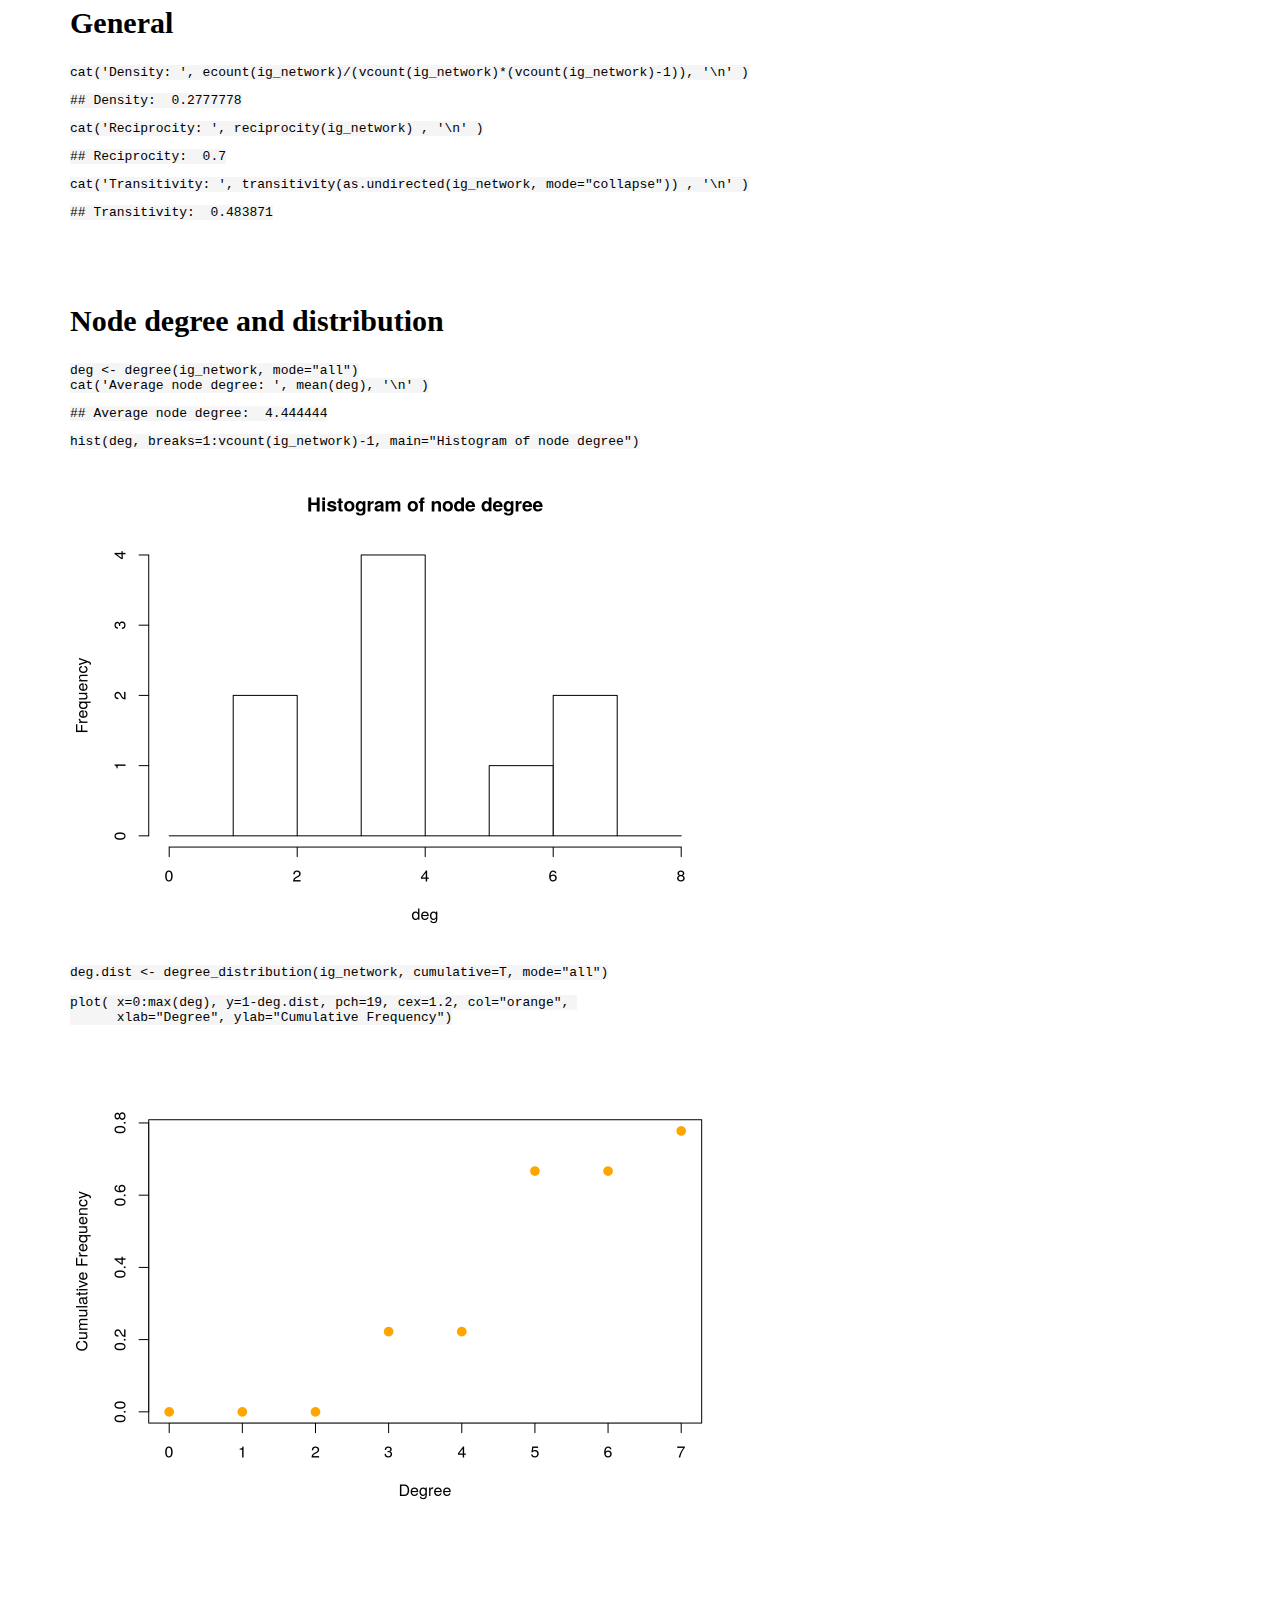
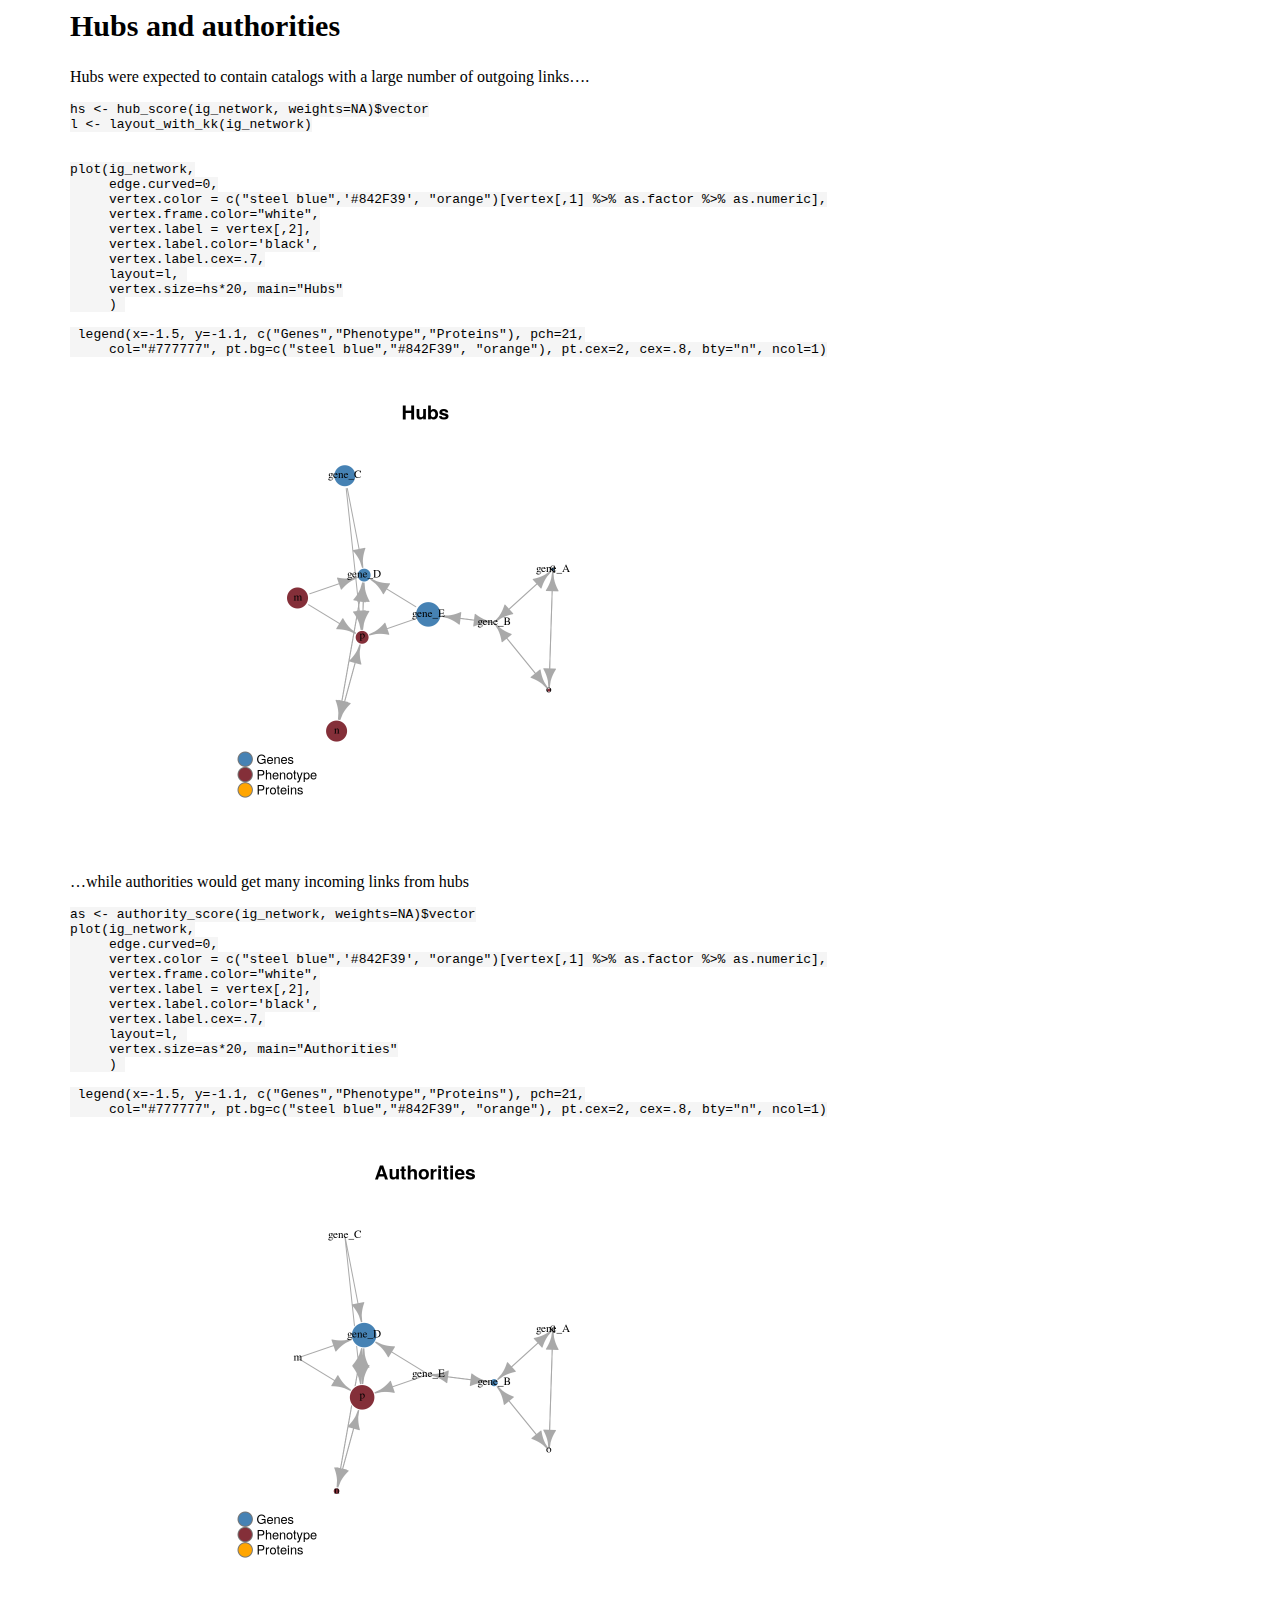
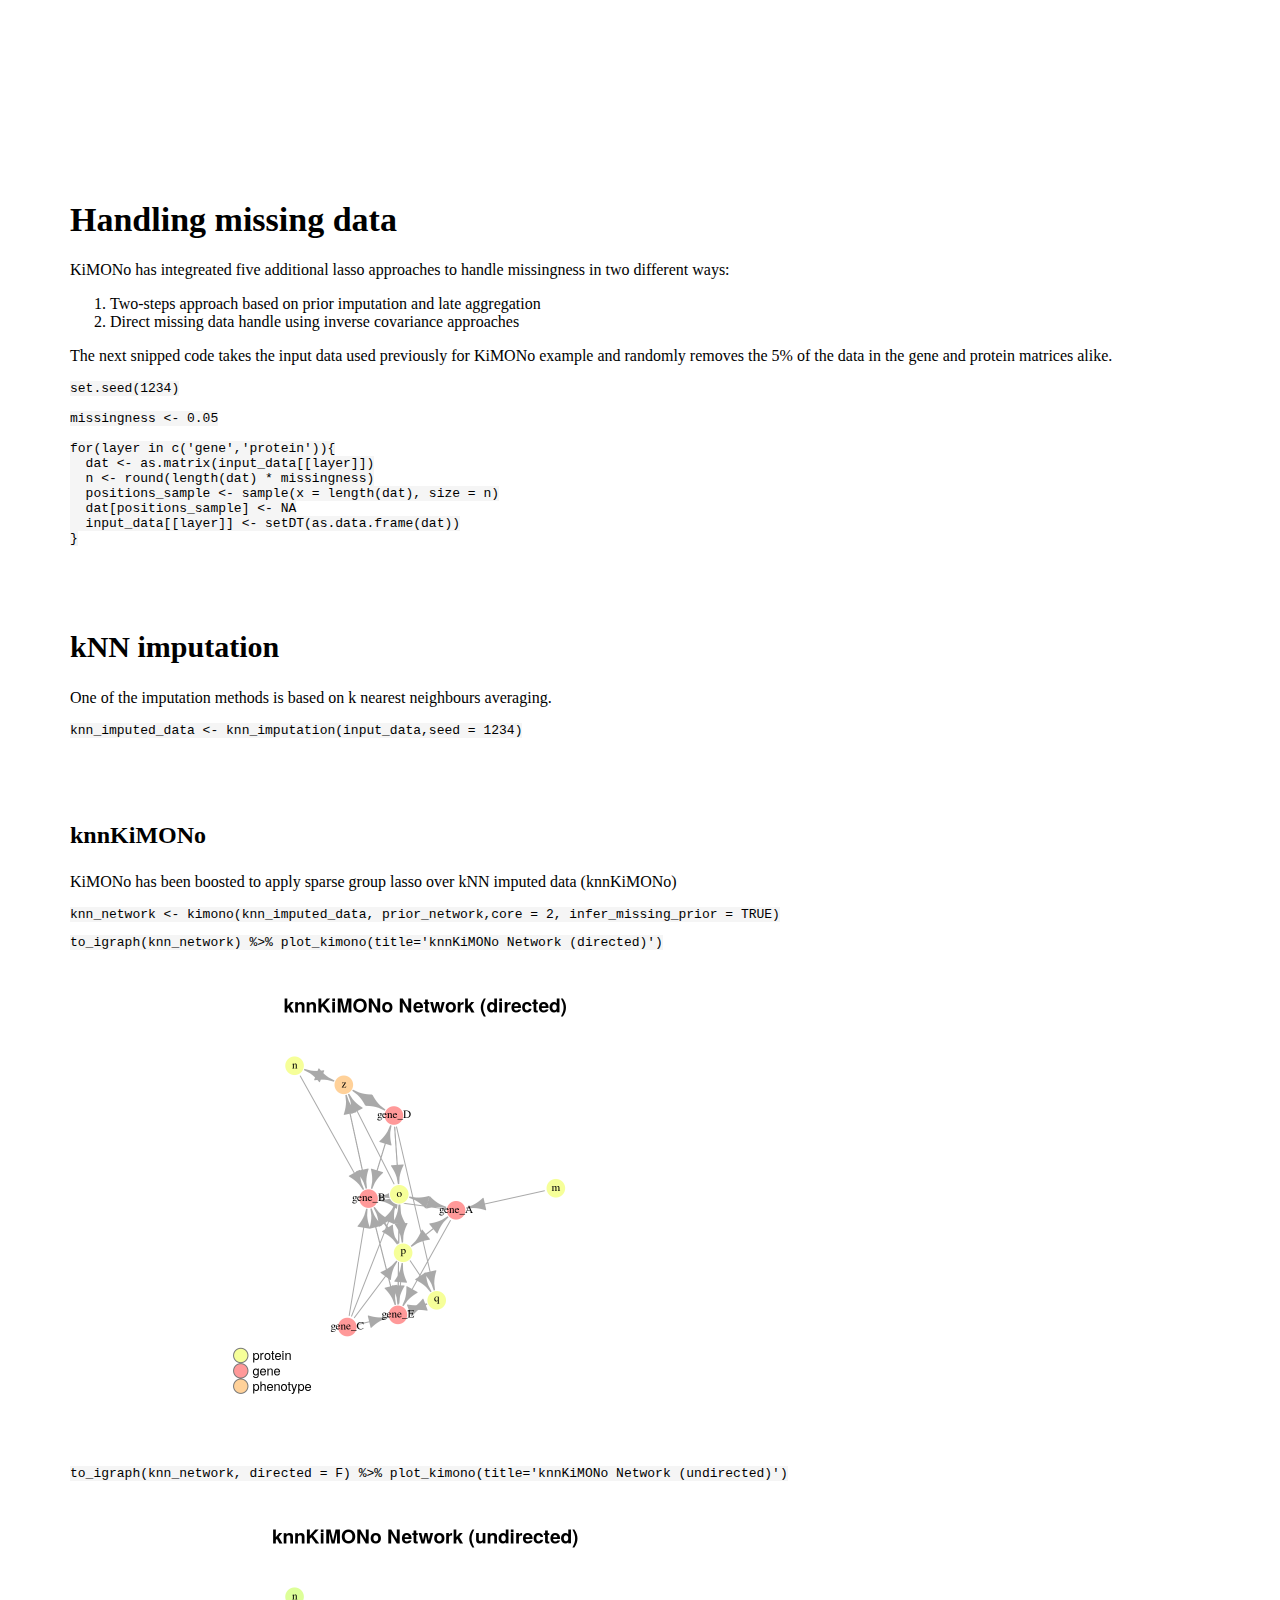
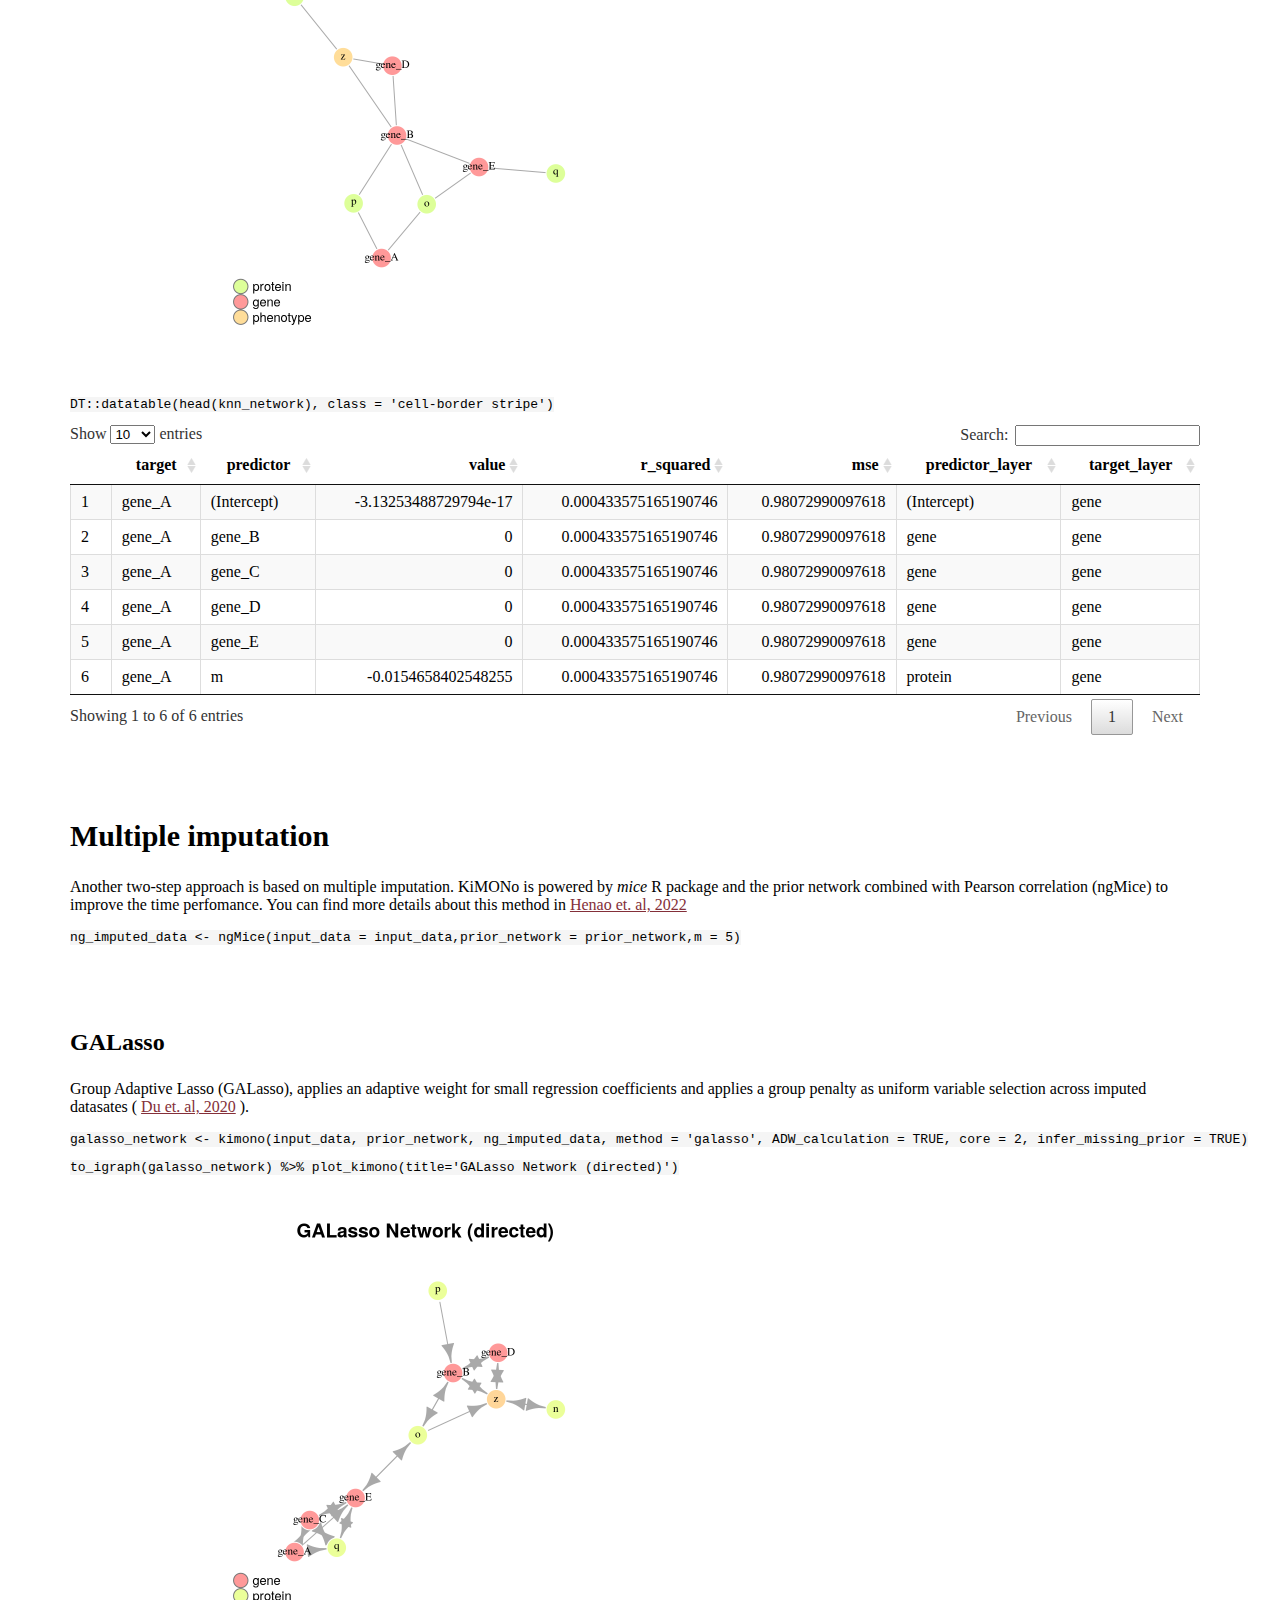
==== commit 083a0120: "example missingness" ====
--- a/docs/index.html
+++ b/docs/index.html
@@ -1,58 +1,46 @@
 <!DOCTYPE html>
 
-<html>
+<html xmlns="http://www.w3.org/1999/xhtml">
 
 <head>
 
 <meta charset="utf-8" />
+<meta http-equiv="Content-Type" content="text/html; charset=utf-8" />
 <meta name="generator" content="pandoc" />
 <meta http-equiv="X-UA-Compatible" content="IE=EDGE" />
 
 
 
 
-<title>index.knit</title>
-
-<script src="index_files/jquery-3.6.0/jquery-3.6.0.min.js"></script>
+<title>index.utf8</title>
+
+<script src="index_files/jquery-1.12.4/jquery.min.js"></script>
 <meta name="viewport" content="width=device-width, initial-scale=1" />
 <link href="index_files/bootstrap-3.3.5/css/bootstrap.min.css" rel="stylesheet" />
 <script src="index_files/bootstrap-3.3.5/js/bootstrap.min.js"></script>
 <script src="index_files/bootstrap-3.3.5/shim/html5shiv.min.js"></script>
 <script src="index_files/bootstrap-3.3.5/shim/respond.min.js"></script>
-<style>h1 {font-size: 34px;}
-       h1.title {font-size: 38px;}
-       h2 {font-size: 30px;}
-       h3 {font-size: 24px;}
-       h4 {font-size: 18px;}
-       h5 {font-size: 16px;}
-       h6 {font-size: 12px;}
-       code {color: inherit; background-color: rgba(0, 0, 0, 0.04);}
-       pre:not([class]) { background-color: white }</style>
 <script src="index_files/jqueryui-1.11.4/jquery-ui.min.js"></script>
 <link href="index_files/tocify-1.9.1/jquery.tocify.css" rel="stylesheet" />
 <script src="index_files/tocify-1.9.1/jquery.tocify.js"></script>
 <script src="index_files/navigation-1.1/tabsets.js"></script>
 <link href="index_files/highlightjs-9.12.0/default.css" rel="stylesheet" />
 <script src="index_files/highlightjs-9.12.0/highlight.js"></script>
-<script src="index_files/htmlwidgets-1.5.4/htmlwidgets.js"></script>
+<script src="index_files/htmlwidgets-1.5.1/htmlwidgets.js"></script>
 <link href="index_files/datatables-css-0.0.0/datatables-crosstalk.css" rel="stylesheet" />
-<script src="index_files/datatables-binding-0.19/datatables.js"></script>
-<link href="index_files/dt-core-1.10.20/css/jquery.dataTables.min.css" rel="stylesheet" />
-<link href="index_files/dt-core-1.10.20/css/jquery.dataTables.extra.css" rel="stylesheet" />
-<script src="index_files/dt-core-1.10.20/js/jquery.dataTables.min.js"></script>
-<link href="index_files/crosstalk-1.1.1/css/crosstalk.css" rel="stylesheet" />
-<script src="index_files/crosstalk-1.1.1/js/crosstalk.min.js"></script>
-
+<script src="index_files/datatables-binding-0.10/datatables.js"></script>
+<link href="index_files/dt-core-1.10.19/css/jquery.dataTables.min.css" rel="stylesheet" />
+<link href="index_files/dt-core-1.10.19/css/jquery.dataTables.extra.css" rel="stylesheet" />
+<script src="index_files/dt-core-1.10.19/js/jquery.dataTables.min.js"></script>
+<link href="index_files/crosstalk-1.0.0/css/crosstalk.css" rel="stylesheet" />
+<script src="index_files/crosstalk-1.0.0/js/crosstalk.min.js"></script>
+
+<style type="text/css">code{white-space: pre;}</style>
 <style type="text/css">
-  code{white-space: pre-wrap;}
-  span.smallcaps{font-variant: small-caps;}
-  span.underline{text-decoration: underline;}
-  div.column{display: inline-block; vertical-align: top; width: 50%;}
-  div.hanging-indent{margin-left: 1.5em; text-indent: -1.5em;}
-  ul.task-list{list-style: none;}
-    </style>
-
-<style type="text/css">code{white-space: pre;}</style>
+  pre:not([class]) {
+    background-color: white;
+  }
+</style>
 <script type="text/javascript">
 if (window.hljs) {
   hljs.configure({languages: []});
@@ -65,7 +53,32 @@
 
 
 
-
+<style type="text/css">
+h1 {
+  font-size: 34px;
+}
+h1.title {
+  font-size: 38px;
+}
+h2 {
+  font-size: 30px;
+}
+h3 {
+  font-size: 24px;
+}
+h4 {
+  font-size: 18px;
+}
+h5 {
+  font-size: 16px;
+}
+h6 {
+  font-size: 12px;
+}
+.table th:not([align]) {
+  text-align: left;
+}
+</style>
 
 <link rel="stylesheet" href="style.css" type="text/css" />
 
@@ -77,6 +90,10 @@
   margin-left: auto;
   margin-right: auto;
 }
+code {
+  color: inherit;
+  background-color: rgba(0, 0, 0, 0.04);
+}
 img {
   max-width:100%;
 }
@@ -91,9 +108,6 @@
 }
 summary {
   display: list-item;
-}
-pre code {
-  padding: 0;
 }
 </style>
 
@@ -107,6 +121,7 @@
   max-height: 500px;
   min-height: 44px;
   overflow-y: auto;
+  background: white;
   border: 1px solid #ddd;
   border-radius: 4px;
 }
@@ -142,7 +157,6 @@
   border: none;
   display: inline-block;
   border-radius: 4px;
-  background-color: transparent;
 }
 
 .tabset-dropdown > .nav-tabs.nav-tabs-open > li {
@@ -232,7 +246,7 @@
 
 
 <!-- setup 3col/9col grid for toc_float and main content  -->
-<div class="row">
+<div class="row-fluid">
 <div class="col-xs-12 col-sm-4 col-md-3">
 <div id="TOC" class="tocify">
 </div>
@@ -243,7 +257,7 @@
 
 
 
-<div id="header">
+<div class="fluid-row" id="header">
 
 
 
@@ -252,7 +266,7 @@
 </div>
 Knowledge Guided Multi-Omic Network Inference</h1>
 <h4 class="date"><center>
-26 Oktober 2021
+22 April 2022
 </center></h4>
 
 </div>
@@ -428,42 +442,20 @@
 ## 
 ## 2) inference:
 ##  for layers  gene protein 
-## 2021-10-26 12:52:48 starting inference of  10  models
+## 2022-04-22 13:33:55 starting inference of  10  models
 ## 
   |                                                                            
   |                                                                      |   0%
-  |                                                                            
-  |=======                                                               |  10%
-  |                                                                            
-  |==============                                                        |  20%
-  |                                                                            
-  |=====================                                                 |  30%
-  |                                                                            
-  |============================                                          |  40%
-  |                                                                            
-  |===================================                                   |  50%
-  |                                                                            
-  |==========================================                            |  60%
-  |                                                                            
-  |=================================================                     |  70%
-  |                                                                            
-  |========================================================              |  80%
-  |                                                                            
-  |===============================================================       |  90%
-  |                                                                            
-  |======================================================================| 100%
 ## 
 ## 3) missing prior 
 ## phenotype 
 ## overall layer
-## 2021-10-26 12:52:52 starting inference of  1  models
+## 2022-04-22 13:33:57 starting inference of  1  models
 ## 
   |                                                                            
   |                                                                      |   0%
-  |                                                                            
-  |======================================================================| 100%
 ## 
-## Done 0.13 min</code></pre>
+## Done 0.05 min</code></pre>
 <pre class="r"><code>#plot network
 to_igraph(network) %&gt;% plot_kimono(title=&#39;KiMONo Network (directed)&#39;)</code></pre>
 <p><img src="index_files/figure-html/unnamed-chunk-10-1.png" width="672" /></p>
@@ -484,8 +476,8 @@
 </ul>
 <p><br></p>
 <pre class="r"><code>DT::datatable(head(network), class = &#39;cell-border stripe&#39;)</code></pre>
-<div id="htmlwidget-2e46a7bf182049d417a2" style="width:100%;height:auto;" class="datatables html-widget"></div>
-<script type="application/json" data-for="htmlwidget-2e46a7bf182049d417a2">{"x":{"filter":"none","vertical":false,"data":[["1","2","3","4","5","6"],["gene_B","gene_B","gene_B","gene_B","gene_B","gene_B"],["(Intercept)","gene_A","gene_C","gene_D","gene_E","m"],[-8.51582596336706e-19,0,0,0.0622081704422632,0,0],[0.123749997868509,0.123749997868509,0.123749997868509,0.123749997868509,0.123749997868509,0.123749997868509],[0.779065468367681,0.779065468367681,0.779065468367681,0.779065468367681,0.779065468367681,0.779065468367681],["(Intercept)","gene","gene","gene","gene","protein"],["gene","gene","gene","gene","gene","gene"]],"container":"<table class=\"cell-border stripe\">\n  <thead>\n    <tr>\n      <th> <\/th>\n      <th>target<\/th>\n      <th>predictor<\/th>\n      <th>value<\/th>\n      <th>r_squared<\/th>\n      <th>mse<\/th>\n      <th>predictor_layer<\/th>\n      <th>target_layer<\/th>\n    <\/tr>\n  <\/thead>\n<\/table>","options":{"columnDefs":[{"className":"dt-right","targets":[3,4,5]},{"orderable":false,"targets":0}],"order":[],"autoWidth":false,"orderClasses":false}},"evals":[],"jsHooks":[]}</script>
+<div id="htmlwidget-a42aa75ecd754738049c" style="width:100%;height:auto;" class="datatables html-widget"></div>
+<script type="application/json" data-for="htmlwidget-a42aa75ecd754738049c">{"x":{"filter":"none","data":[["1","2","3","4","5","6"],["gene_B","gene_B","gene_B","gene_B","gene_B","gene_B"],["(Intercept)","gene_A","gene_C","gene_D","gene_E","m"],[-8.51582596336707e-19,0,0,0.0622081704422632,0,0],[0.123749997868509,0.123749997868509,0.123749997868509,0.123749997868509,0.123749997868509,0.123749997868509],[0.779065468367681,0.779065468367681,0.779065468367681,0.779065468367681,0.779065468367681,0.779065468367681],["(Intercept)","gene","gene","gene","gene","protein"],["gene","gene","gene","gene","gene","gene"]],"container":"<table class=\"cell-border stripe\">\n  <thead>\n    <tr>\n      <th> <\/th>\n      <th>target<\/th>\n      <th>predictor<\/th>\n      <th>value<\/th>\n      <th>r_squared<\/th>\n      <th>mse<\/th>\n      <th>predictor_layer<\/th>\n      <th>target_layer<\/th>\n    <\/tr>\n  <\/thead>\n<\/table>","options":{"columnDefs":[{"className":"dt-right","targets":[3,4,5]},{"orderable":false,"targets":0}],"order":[],"autoWidth":false,"orderClasses":false}},"evals":[],"jsHooks":[]}</script>
 </div>
 </div>
 <div id="network-analysis" class="section level1">
@@ -595,6 +587,109 @@
  legend(x=-1.5, y=-1.1, c(&quot;Genes&quot;,&quot;Phenotype&quot;,&quot;Proteins&quot;), pch=21,
      col=&quot;#777777&quot;, pt.bg=c(&quot;steel blue&quot;,&quot;#842F39&quot;, &quot;orange&quot;), pt.cex=2, cex=.8, bty=&quot;n&quot;, ncol=1)</code></pre>
 <p><img src="index_files/figure-html/unnamed-chunk-19-1.png" width="672" /></p>
+</div>
+</div>
+<div id="handling-missing-data" class="section level1">
+<h1>Handling missing data</h1>
+<p>KiMONo has integreated five additional lasso approaches to handle missingness in two different ways:</p>
+<ol style="list-style-type: decimal">
+<li>Two-steps approach based on prior imputation and late aggregation</li>
+<li>Direct missing data handle using inverse covariance approaches</li>
+</ol>
+<p>The next snipped code takes the input data used previously for KiMONo example and randomly removes the 5% of the data in the gene and protein matrices alike.</p>
+<pre class="r"><code>set.seed(1234)
+
+missingness &lt;- 0.05
+
+for(layer in c(&#39;gene&#39;,&#39;protein&#39;)){
+  dat &lt;- as.matrix(input_data[[layer]])
+  n &lt;- round(length(dat) * missingness)
+  positions_sample &lt;- sample(x = length(dat), size = n)
+  dat[positions_sample] &lt;- NA
+  input_data[[layer]] &lt;- setDT(as.data.frame(dat))
+}</code></pre>
+<div id="knn-imputation" class="section level2">
+<h2>kNN imputation</h2>
+<p>One of the imputation methods is based on k nearest neighbours averaging.</p>
+<pre class="r"><code>knn_imputed_data &lt;- knn_imputation(input_data,seed = 1234)</code></pre>
+<div id="knnkimono" class="section level3">
+<h3>knnKiMONo</h3>
+<p>KiMONo has been boosted to apply sparse group lasso over kNN imputed data (knnKiMONo)</p>
+<pre class="r"><code>knn_network &lt;- kimono(knn_imputed_data, prior_network,core = 2, infer_missing_prior = TRUE)</code></pre>
+<pre class="r"><code>to_igraph(knn_network) %&gt;% plot_kimono(title=&#39;knnKiMONo Network (directed)&#39;)</code></pre>
+<p><img src="index_files/figure-html/unnamed-chunk-23-1.png" width="672" /></p>
+<pre class="r"><code>to_igraph(knn_network, directed = F) %&gt;% plot_kimono(title=&#39;knnKiMONo Network (undirected)&#39;)</code></pre>
+<p><img src="index_files/figure-html/unnamed-chunk-23-2.png" width="672" /></p>
+<pre class="r"><code>DT::datatable(head(knn_network), class = &#39;cell-border stripe&#39;)</code></pre>
+<div id="htmlwidget-bd2e110a50b0bcd0efa7" style="width:100%;height:auto;" class="datatables html-widget"></div>
+<script type="application/json" data-for="htmlwidget-bd2e110a50b0bcd0efa7">{"x":{"filter":"none","data":[["1","2","3","4","5","6"],["gene_A","gene_A","gene_A","gene_A","gene_A","gene_A"],["(Intercept)","gene_B","gene_C","gene_D","gene_E","m"],[-3.13253488729794e-17,0,0,0,0,-0.0154658402548255],[0.000433575165190746,0.000433575165190746,0.000433575165190746,0.000433575165190746,0.000433575165190746,0.000433575165190746],[0.98072990097618,0.98072990097618,0.98072990097618,0.98072990097618,0.98072990097618,0.98072990097618],["(Intercept)","gene","gene","gene","gene","protein"],["gene","gene","gene","gene","gene","gene"]],"container":"<table class=\"cell-border stripe\">\n  <thead>\n    <tr>\n      <th> <\/th>\n      <th>target<\/th>\n      <th>predictor<\/th>\n      <th>value<\/th>\n      <th>r_squared<\/th>\n      <th>mse<\/th>\n      <th>predictor_layer<\/th>\n      <th>target_layer<\/th>\n    <\/tr>\n  <\/thead>\n<\/table>","options":{"columnDefs":[{"className":"dt-right","targets":[3,4,5]},{"orderable":false,"targets":0}],"order":[],"autoWidth":false,"orderClasses":false}},"evals":[],"jsHooks":[]}</script>
+</div>
+</div>
+<div id="multiple-imputation" class="section level2">
+<h2>Multiple imputation</h2>
+<p>Another two-step approach is based on multiple imputation. KiMONo is powered by <em>mice</em> R package and the prior network combined with Pearson correlation (ngMice) to improve the time perfomance. You can find more details about this method in <a href="https://www.biorxiv.org/content/10.1101/2022.04.14.488153v1.full.pdf">Henao et. al, 2022</a></p>
+<pre class="r"><code>ng_imputed_data &lt;- ngMice(input_data = input_data,prior_network = prior_network,m = 5)</code></pre>
+<div id="galasso" class="section level3">
+<h3>GALasso</h3>
+<p>Group Adaptive Lasso (GALasso), applies an adaptive weight for small regression coefficients and applies a group penalty as uniform variable selection across imputed datasates ( <a href="https://arxiv.org/pdf/2003.07398.pdf">Du et. al, 2020</a> ).</p>
+<pre class="r"><code>galasso_network &lt;- kimono(input_data, prior_network, ng_imputed_data, method = &#39;galasso&#39;, ADW_calculation = TRUE, core = 2, infer_missing_prior = TRUE)</code></pre>
+<pre class="r"><code>to_igraph(galasso_network) %&gt;% plot_kimono(title=&#39;GALasso Network (directed)&#39;)</code></pre>
+<p><img src="index_files/figure-html/unnamed-chunk-26-1.png" width="672" /></p>
+<pre class="r"><code>to_igraph(galasso_network, directed = F) %&gt;% plot_kimono(title=&#39;GALasso Network (undirected)&#39;)</code></pre>
+<p><img src="index_files/figure-html/unnamed-chunk-26-2.png" width="672" /></p>
+<pre class="r"><code>DT::datatable(head(galasso_network), class = &#39;cell-border stripe&#39;)</code></pre>
+<div id="htmlwidget-72b3a4c681c61631a3ab" style="width:100%;height:auto;" class="datatables html-widget"></div>
+<script type="application/json" data-for="htmlwidget-72b3a4c681c61631a3ab">{"x":{"filter":"none","data":[["1","2","3","4","5","6"],["gene_A","gene_A","gene_A","gene_A","gene_A","gene_A"],["(Intercept)","gene_B","gene_C","gene_D","gene_E","m"],[5.00060418140842e-18,0,0.564760957368457,0,0,0],[0.0130417027706918,0.0130417027706918,0.0130417027706918,0.0130417027706918,0.0130417027706918,0.0130417027706918],[0.964726570932006,0.964726570932006,0.964726570932006,0.964726570932006,0.964726570932006,0.964726570932006],["(Intercept)","gene","gene","gene","gene","protein"],["gene","gene","gene","gene","gene","gene"]],"container":"<table class=\"cell-border stripe\">\n  <thead>\n    <tr>\n      <th> <\/th>\n      <th>target<\/th>\n      <th>predictor<\/th>\n      <th>value<\/th>\n      <th>r_squared<\/th>\n      <th>mse<\/th>\n      <th>predictor_layer<\/th>\n      <th>target_layer<\/th>\n    <\/tr>\n  <\/thead>\n<\/table>","options":{"columnDefs":[{"className":"dt-right","targets":[3,4,5]},{"orderable":false,"targets":0}],"order":[],"autoWidth":false,"orderClasses":false}},"evals":[],"jsHooks":[]}</script>
+</div>
+<div id="salasso" class="section level3">
+<h3>SALasso</h3>
+<p>Stack Adaptive Lasso (SALasso), it is the summation of the objective functions across imputed datasets and optimize them jointly. As equal as GALasso, adaptive weights can be calculated to penalize the smaller regression coefficients ( <a href="https://arxiv.org/pdf/2003.07398.pdf">Du et. al, 2020</a> ).</p>
+<pre class="r"><code>salasso_network &lt;- kimono(input_data, prior_network, ng_imputed_data, method = &#39;salasso&#39;, ADW_calculation = TRUE, core = 2, infer_missing_prior = TRUE)</code></pre>
+<pre class="r"><code>to_igraph(salasso_network) %&gt;% plot_kimono(title=&#39;SALasso Network (directed)&#39;)</code></pre>
+<p><img src="index_files/figure-html/unnamed-chunk-28-1.png" width="672" /></p>
+<pre class="r"><code>to_igraph(salasso_network, directed = F) %&gt;% plot_kimono(title=&#39;SALasso Network (undirected)&#39;)</code></pre>
+<p><img src="index_files/figure-html/unnamed-chunk-28-2.png" width="672" /></p>
+<pre class="r"><code>DT::datatable(head(salasso_network), class = &#39;cell-border stripe&#39;)</code></pre>
+<div id="htmlwidget-ec09f50a30057736b68a" style="width:100%;height:auto;" class="datatables html-widget"></div>
+<script type="application/json" data-for="htmlwidget-ec09f50a30057736b68a">{"x":{"filter":"none","data":[["1","2","3","4","5","6"],["gene_B","gene_B","gene_B","gene_B","gene_B","gene_B"],["(Intercept)","gene_A","gene_C","gene_D","gene_E","m"],[-4.9889903700462e-17,0,0,0.131767291661218,0,0],[0.216312731733297,0.216312731733297,0.216312731733297,0.216312731733297,0.216312731733297,0.216312731733297],[0.759838764972463,0.759838764972463,0.759838764972463,0.759838764972463,0.759838764972463,0.759838764972463],["(Intercept)","gene","gene","gene","gene","protein"],["gene","gene","gene","gene","gene","gene"]],"container":"<table class=\"cell-border stripe\">\n  <thead>\n    <tr>\n      <th> <\/th>\n      <th>target<\/th>\n      <th>predictor<\/th>\n      <th>value<\/th>\n      <th>r_squared<\/th>\n      <th>mse<\/th>\n      <th>predictor_layer<\/th>\n      <th>target_layer<\/th>\n    <\/tr>\n  <\/thead>\n<\/table>","options":{"columnDefs":[{"className":"dt-right","targets":[3,4,5]},{"orderable":false,"targets":0}],"order":[],"autoWidth":false,"orderClasses":false}},"evals":[],"jsHooks":[]}</script>
+</div>
+</div>
+<div id="inverse-covariance-estimation" class="section level2">
+<h2>Inverse covariance estimation</h2>
+<div id="cocolasso" class="section level3">
+<h3>CoCoLasso</h3>
+<p>Convex Contained Lasso (CoCoLasso) allows the calculation of coefficients through the sample covariant matrix of X and the sample vector of X and <em>y</em> calculation. Furthermore, to avoid problems related to negative eigenvector and no-convexing optimization solutions, this method used an alternating direction methods of multipliers algorithm ( <a href="https://arxiv.org/pdf/1811.00255.pdf">Takada et. al, 2019</a> ).</p>
+<pre class="r"><code>coco_network &lt;- kimono(input_data, prior_network, method = &#39;lasso_coco&#39;, core = 2, infer_missing_prior = TRUE)</code></pre>
+<pre class="r"><code>to_igraph(coco_network) %&gt;% plot_kimono(title=&#39;CoCoLasso Network (directed)&#39;)</code></pre>
+<p><img src="index_files/figure-html/unnamed-chunk-30-1.png" width="672" /></p>
+<pre class="r"><code>to_igraph(coco_network, directed = F) %&gt;% plot_kimono(title=&#39;CoCoLasso Network (undirected)&#39;)</code></pre>
+<p><img src="index_files/figure-html/unnamed-chunk-30-2.png" width="672" /></p>
+<pre class="r"><code>DT::datatable(head(coco_network), class = &#39;cell-border stripe&#39;)</code></pre>
+<div id="htmlwidget-63b2a2bc38f7b4218dc8" style="width:100%;height:auto;" class="datatables html-widget"></div>
+<script type="application/json" data-for="htmlwidget-63b2a2bc38f7b4218dc8">{"x":{"filter":"none","data":[["1","2","3","4","5","6"],["gene_B","gene_B","gene_B","gene_B","gene_B","gene_B"],["(Intercept)","gene_A","gene_C","gene_D","gene_E","m"],[-3.23716284020218e-17,0,0,0.100905255577112,0,0],[0.141385888527692,0.141385888527692,0.141385888527692,0.141385888527692,0.141385888527692,0.141385888527692],[0.759026856209022,0.759026856209022,0.759026856209022,0.759026856209022,0.759026856209022,0.759026856209022],["(Intercept)","gene","gene","gene","gene","protein"],["gene","gene","gene","gene","gene","gene"]],"container":"<table class=\"cell-border stripe\">\n  <thead>\n    <tr>\n      <th> <\/th>\n      <th>target<\/th>\n      <th>predictor<\/th>\n      <th>value<\/th>\n      <th>r_squared<\/th>\n      <th>mse<\/th>\n      <th>predictor_layer<\/th>\n      <th>target_layer<\/th>\n    <\/tr>\n  <\/thead>\n<\/table>","options":{"columnDefs":[{"className":"dt-right","targets":[3,4,5]},{"orderable":false,"targets":0}],"order":[],"autoWidth":false,"orderClasses":false}},"evals":[],"jsHooks":[]}</script>
+</div>
+<div id="hmlasso" class="section level3">
+<h3>HMLasso</h3>
+<p>Lasso with High Missing rate (HMLasso) is a method proposed as a weighted version of CoCoLasso to avoid the problem of no positive semifinite (PSD) matrix aggregating a covariant matrix calculated from mean imputation matrix. The combination of both allows a low-biased but PSD covariant matrix. To improve the Lasso model optimization, a weighted Frobenius norm is added with alpha higher or equal to zero ( <a href="https://arxiv.org/pdf/1811.00255.pdf">Takada et. al, 2019</a> ).</p>
+<pre class="r"><code>hm_network &lt;- kimono(input_data, prior_network, method = &#39;lasso_hm&#39;, core = 2, infer_missing_prior = TRUE)</code></pre>
+<pre class="r"><code>to_igraph(hm_network) %&gt;% plot_kimono(title=&#39;HMLasso Network (directed)&#39;)</code></pre>
+<p><img src="index_files/figure-html/unnamed-chunk-32-1.png" width="672" /></p>
+<pre class="r"><code>to_igraph(hm_network, directed = F) %&gt;% plot_kimono(title=&#39;HMLasso Network (undirected)&#39;)</code></pre>
+<p><img src="index_files/figure-html/unnamed-chunk-32-2.png" width="672" /></p>
+<pre class="r"><code>DT::datatable(head(hm_network), class = &#39;cell-border stripe&#39;)</code></pre>
+<div id="htmlwidget-f0ae66f3f5cbe447639e" style="width:100%;height:auto;" class="datatables html-widget"></div>
+<script type="application/json" data-for="htmlwidget-f0ae66f3f5cbe447639e">{"x":{"filter":"none","data":[["1","2","3","4","5","6"],["gene_B","gene_B","gene_B","gene_B","gene_B","gene_B"],["(Intercept)","gene_A","gene_C","gene_D","gene_E","m"],[-3.23716284020218e-17,0,0,0.100905255577112,0,0],[0.141385888527692,0.141385888527692,0.141385888527692,0.141385888527692,0.141385888527692,0.141385888527692],[0.759026856209022,0.759026856209022,0.759026856209022,0.759026856209022,0.759026856209022,0.759026856209022],["(Intercept)","gene","gene","gene","gene","protein"],["gene","gene","gene","gene","gene","gene"]],"container":"<table class=\"cell-border stripe\">\n  <thead>\n    <tr>\n      <th> <\/th>\n      <th>target<\/th>\n      <th>predictor<\/th>\n      <th>value<\/th>\n      <th>r_squared<\/th>\n      <th>mse<\/th>\n      <th>predictor_layer<\/th>\n      <th>target_layer<\/th>\n    <\/tr>\n  <\/thead>\n<\/table>","options":{"columnDefs":[{"className":"dt-right","targets":[3,4,5]},{"orderable":false,"targets":0}],"order":[],"autoWidth":false,"orderClasses":false}},"evals":[],"jsHooks":[]}</script>
+</div>
+<div id="bdcocolasso" class="section level3">
+<h3>BDCoCoLasso</h3>
+<p>Block-Descent CoCoLasso (BDCoCoLasso) is another alternative for CoCoLasso adding block-coordinate descent to deal with the partial corrupted covariant matrices across the convex optimization ( <a href="https://onlinelibrary.wiley.com/doi/epdf/10.1002/gepi.22430">Escribe et. al, 2021</a> ).</p>
+<pre class="r"><code>bdcoco_network &lt;- kimono(input_data, prior_network, method = &#39;lasso_BDcoco&#39;, core = 2, infer_missing_prior = TRUE)</code></pre>
+<pre class="r"><code>to_igraph(bdcoco_network) %&gt;% plot_kimono(title=&#39;BDCoCoLasso Network (directed)&#39;)</code></pre>
+<p><img src="index_files/figure-html/unnamed-chunk-34-1.png" width="672" /></p>
+<pre class="r"><code>DT::datatable(head(bdcoco_network), class = &#39;cell-border stripe&#39;)</code></pre>
+<div id="htmlwidget-1117bb45d978f40a4022" style="width:100%;height:auto;" class="datatables html-widget"></div>
+<script type="application/json" data-for="htmlwidget-1117bb45d978f40a4022">{"x":{"filter":"none","data":[["1","2","3","4","5","6"],["gene_D","gene_D","gene_D","gene_D","gene_D","gene_D"],["(Intercept)","z","gene_A","gene_B","gene_C","gene_E"],[0,-0.15044632662709,0,0.121561140990565,0,0],[null,null,null,null,null,null],[null,null,null,null,null,null],["(Intercept)","phenotype","gene","gene","gene","gene"],["gene","gene","gene","gene","gene","gene"]],"container":"<table class=\"cell-border stripe\">\n  <thead>\n    <tr>\n      <th> <\/th>\n      <th>target<\/th>\n      <th>predictor<\/th>\n      <th>value<\/th>\n      <th>r_squared<\/th>\n      <th>mse<\/th>\n      <th>predictor_layer<\/th>\n      <th>target_layer<\/th>\n    <\/tr>\n  <\/thead>\n<\/table>","options":{"columnDefs":[{"className":"dt-right","targets":[3,4,5]},{"orderable":false,"targets":0}],"order":[],"autoWidth":false,"orderClasses":false}},"evals":[],"jsHooks":[]}</script>
+</div>
 </div>
 </div>
 <div id="troubleshooting" class="section level1">
@@ -656,7 +751,7 @@
 
 // add bootstrap table styles to pandoc tables
 function bootstrapStylePandocTables() {
-  $('tr.odd').parent('tbody').parent('table').addClass('table table-condensed');
+  $('tr.header').parent('thead').parent('table').addClass('table table-condensed');
 }
 $(document).ready(function () {
   bootstrapStylePandocTables();
@@ -674,7 +769,7 @@
 
 $(document).ready(function () {
   $('.tabset-dropdown > .nav-tabs > li').click(function () {
-    $(this).parent().toggleClass('nav-tabs-open');
+    $(this).parent().toggleClass('nav-tabs-open')
   });
 });
 </script>
@@ -683,9 +778,6 @@
 
 <script>
 $(document).ready(function ()  {
-
-    // temporarily add toc-ignore selector to headers for the consistency with Pandoc
-    $('.unlisted.unnumbered').addClass('toc-ignore')
 
     // move toc-ignore selectors from section div to header
     $('div.section.toc-ignore')
@@ -698,7 +790,7 @@
       theme: "bootstrap3",
       context: '.toc-content',
       hashGenerator: function (text) {
-        return text.replace(/[.\\/?&!#<>]/g, '').replace(/\s/g, '_');
+        return text.replace(/[.\\/?&!#<>]/g, '').replace(/\s/g, '_').toLowerCase();
       },
       ignoreSelector: ".toc-ignore",
       scrollTo: 0
--- a/docs/index_files/datatables-css-0.0.0/datatables-crosstalk.css
+++ b/docs/index_files/datatables-css-0.0.0/datatables-crosstalk.css
@@ -0,0 +1,7 @@
+.dt-crosstalk-fade {
+  opacity: 0.2;
+}
+
+html body div.DTS div.dataTables_scrollBody {
+  background: none;
+}
--- a/docs/index_files/crosstalk-1.0.0/css/crosstalk.css
+++ b/docs/index_files/crosstalk-1.0.0/css/crosstalk.css
@@ -0,0 +1,27 @@
+/* Adjust margins outwards, so column contents line up with the edges of the
+   parent of container-fluid. */
+.container-fluid.crosstalk-bscols {
+  margin-left: -30px;
+  margin-right: -30px;
+  white-space: normal;
+}
+
+/* But don't adjust the margins outwards if we're directly under the body,
+   i.e. we were the top-level of something at the console. */
+body > .container-fluid.crosstalk-bscols {
+  margin-left: auto;
+  margin-right: auto;
+}
+
+.crosstalk-input-checkboxgroup .crosstalk-options-group .crosstalk-options-column {
+  display: inline-block;
+  padding-right: 12px;
+  vertical-align: top;
+}
+
+@media only screen and (max-width:480px) {
+  .crosstalk-input-checkboxgroup .crosstalk-options-group .crosstalk-options-column {
+    display: block;
+    padding-right: inherit;
+  }
+}
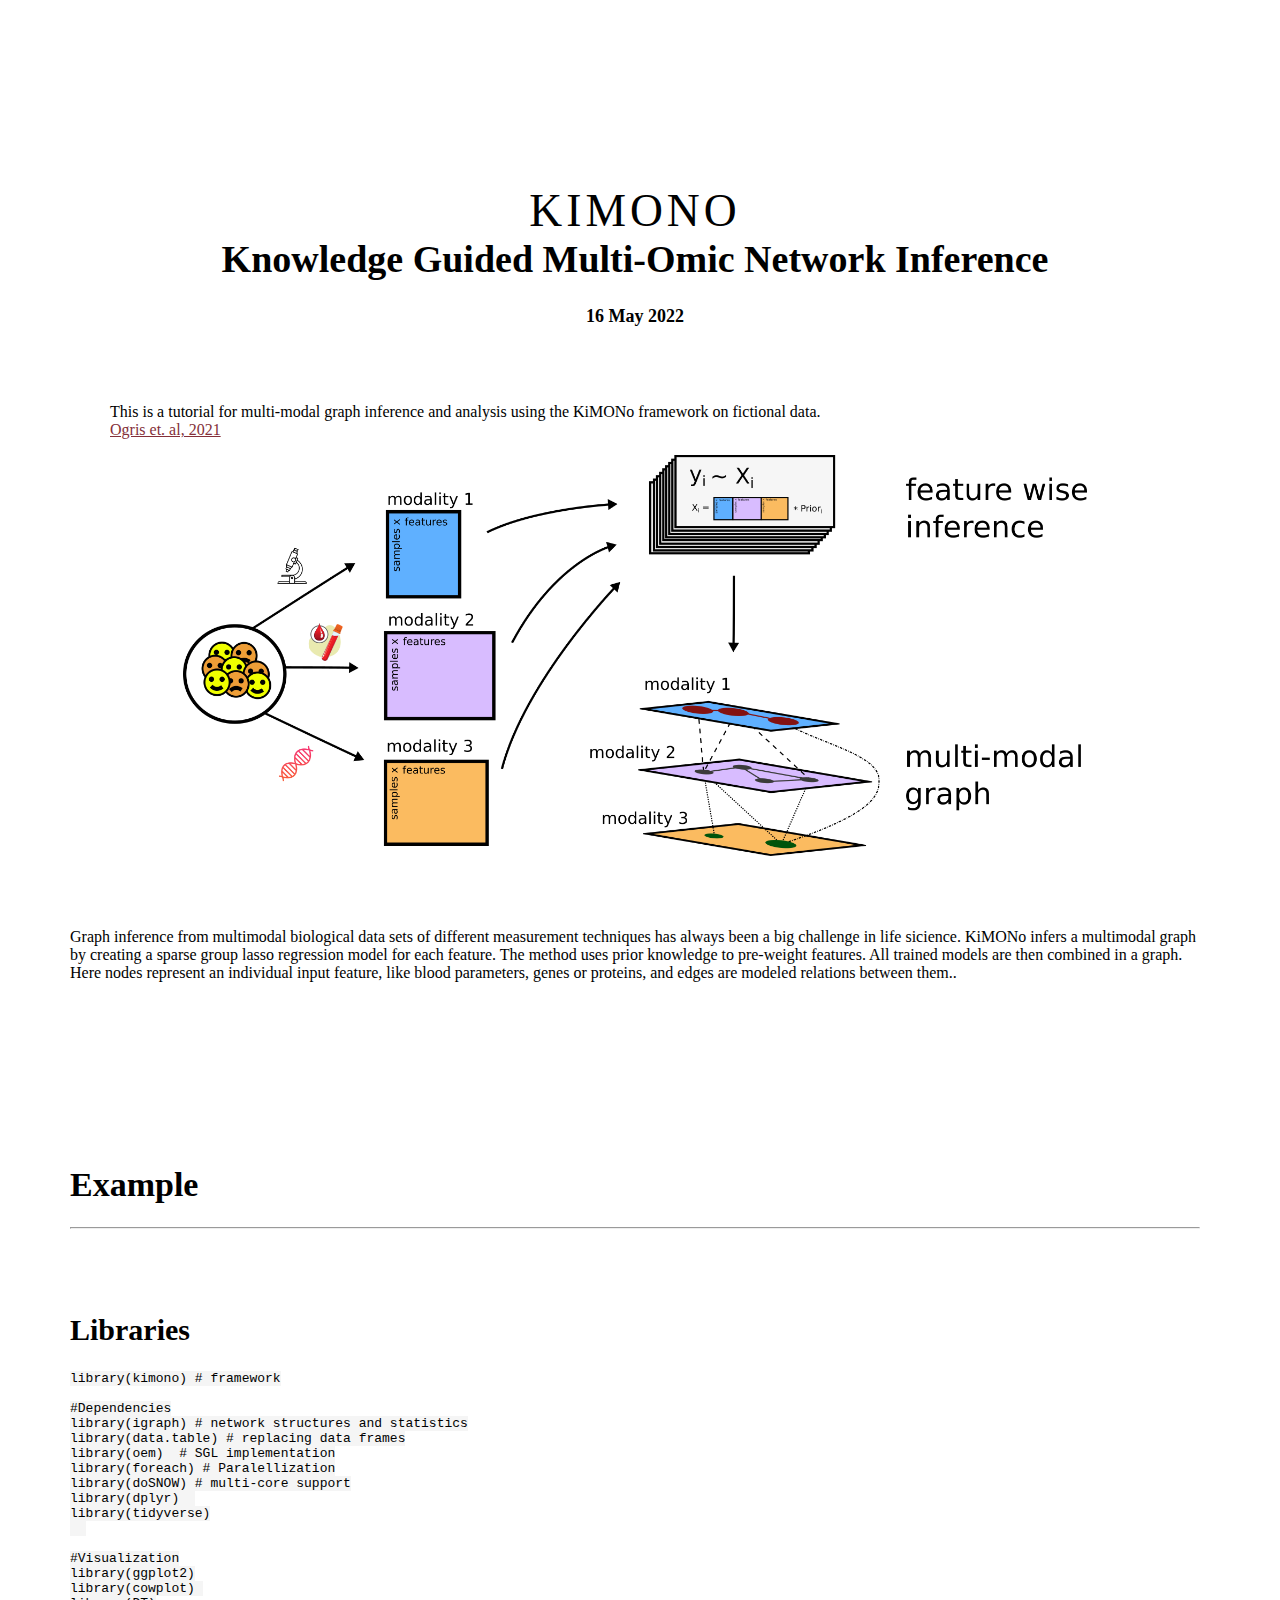
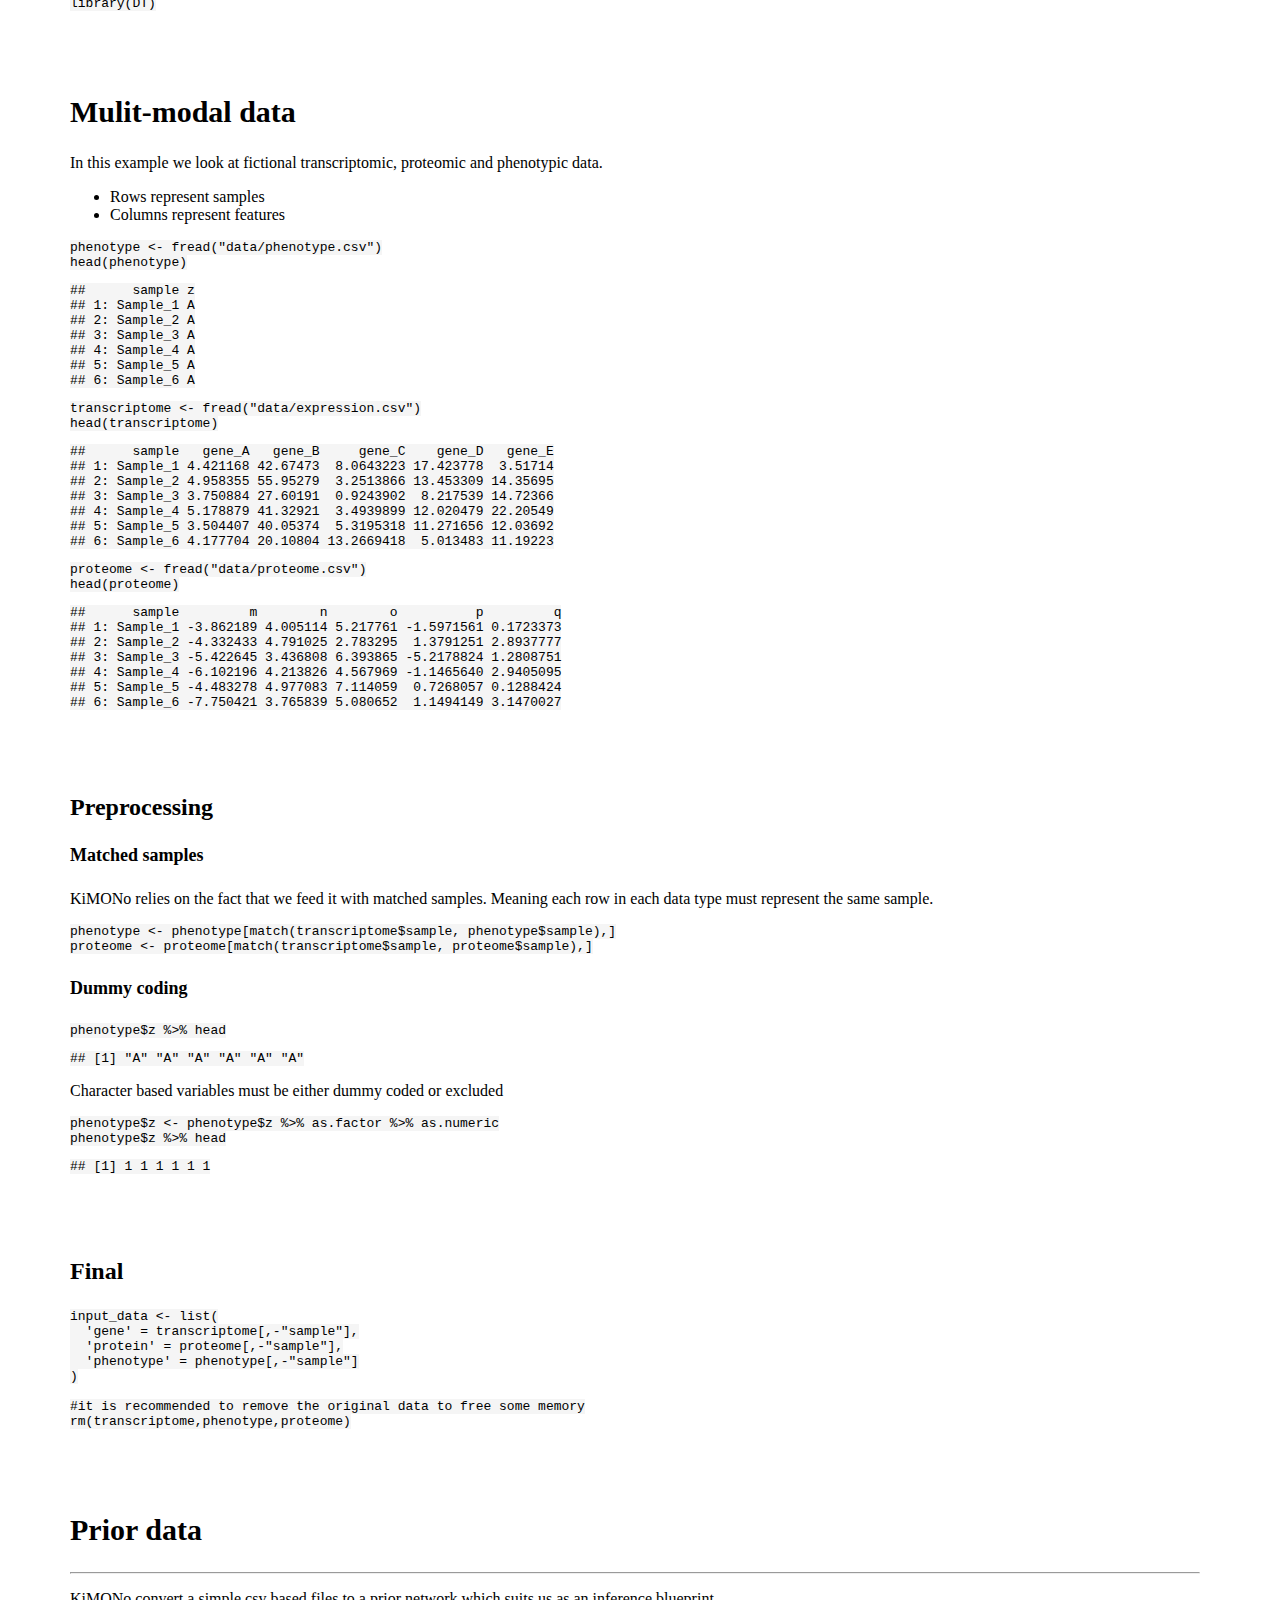
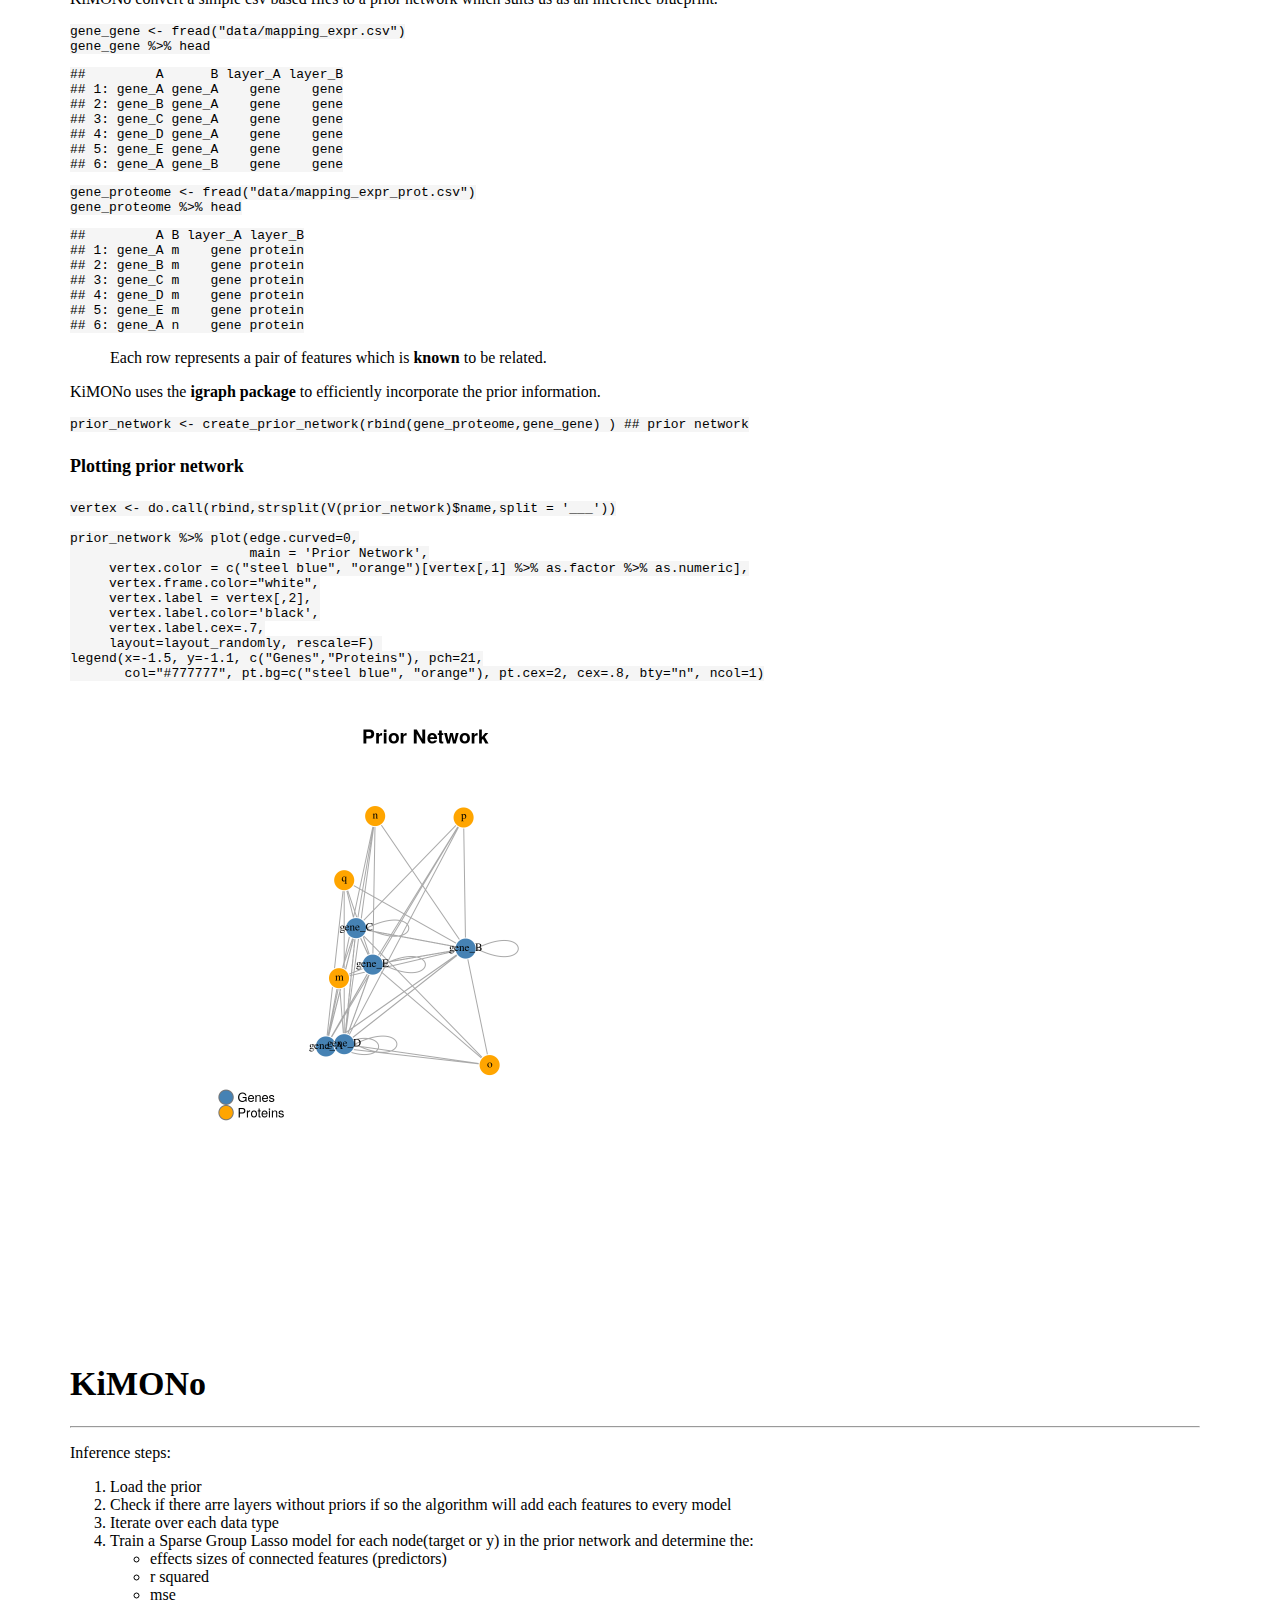
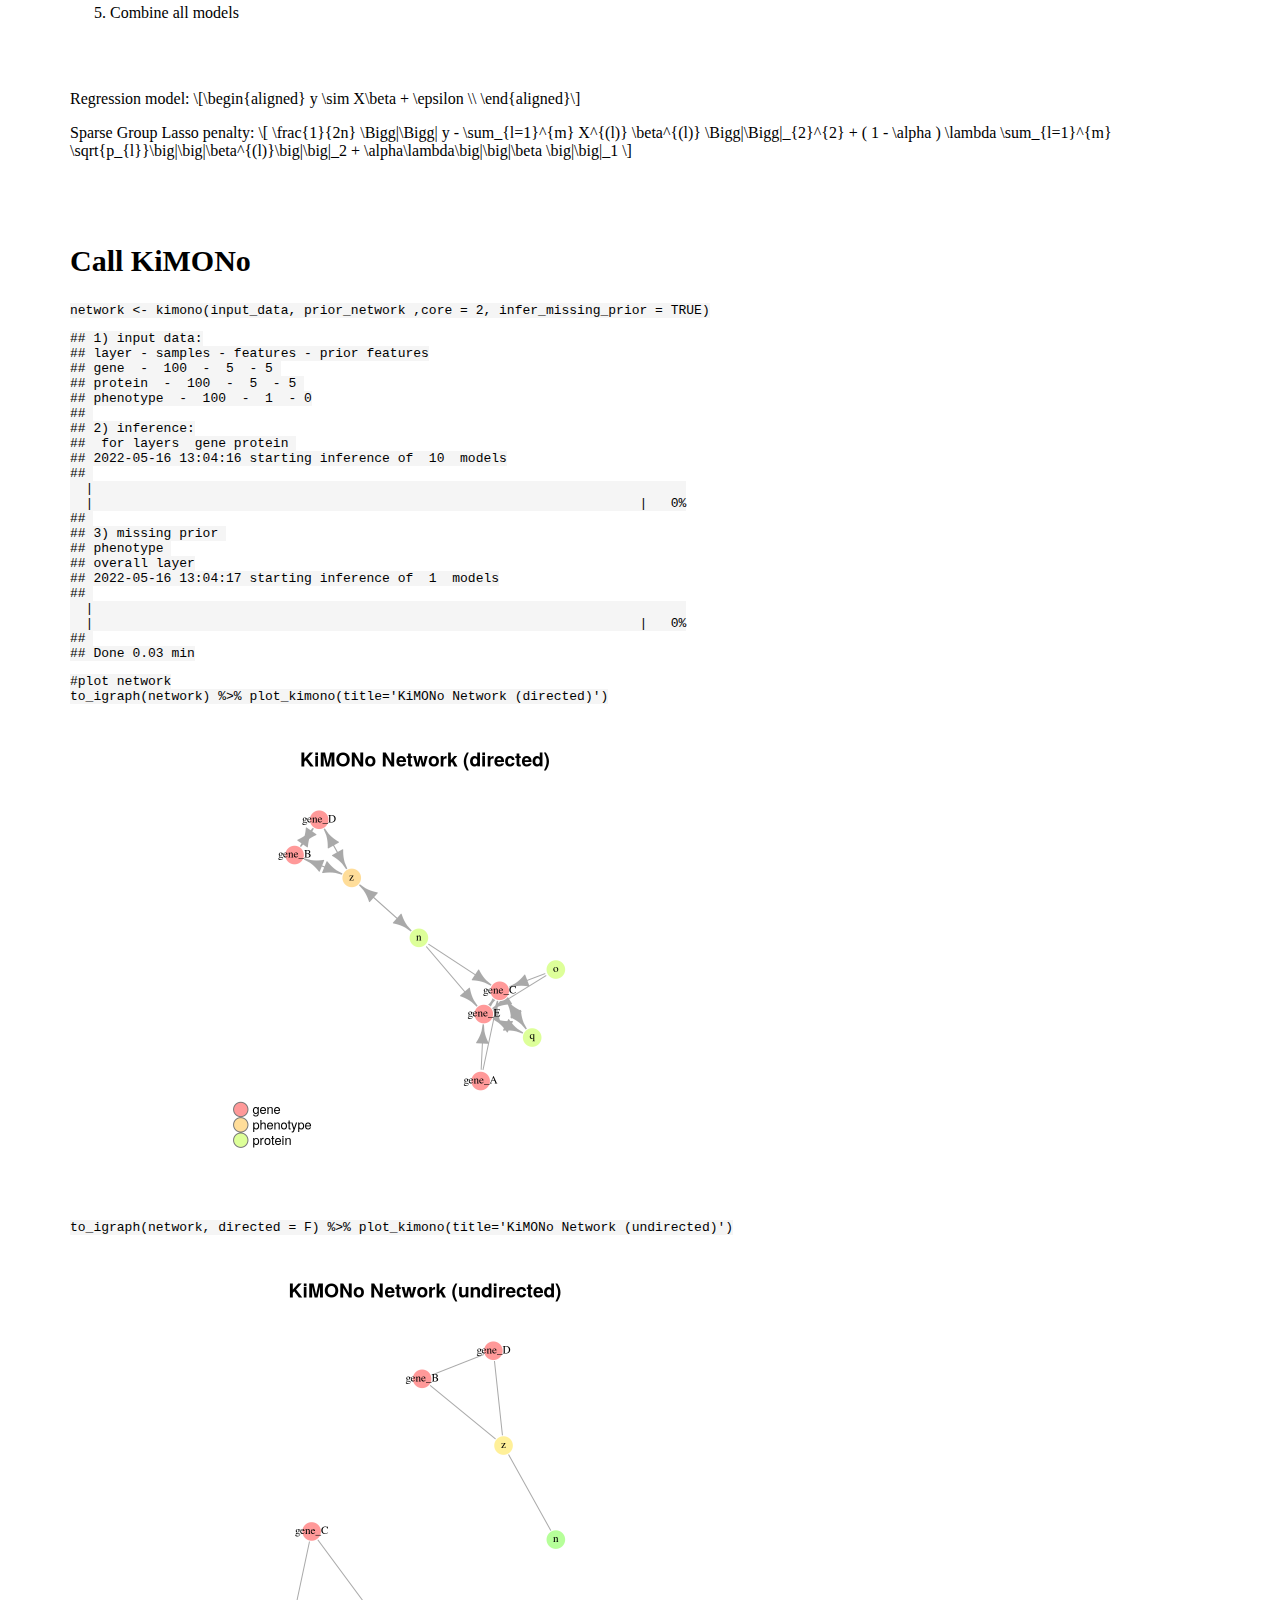
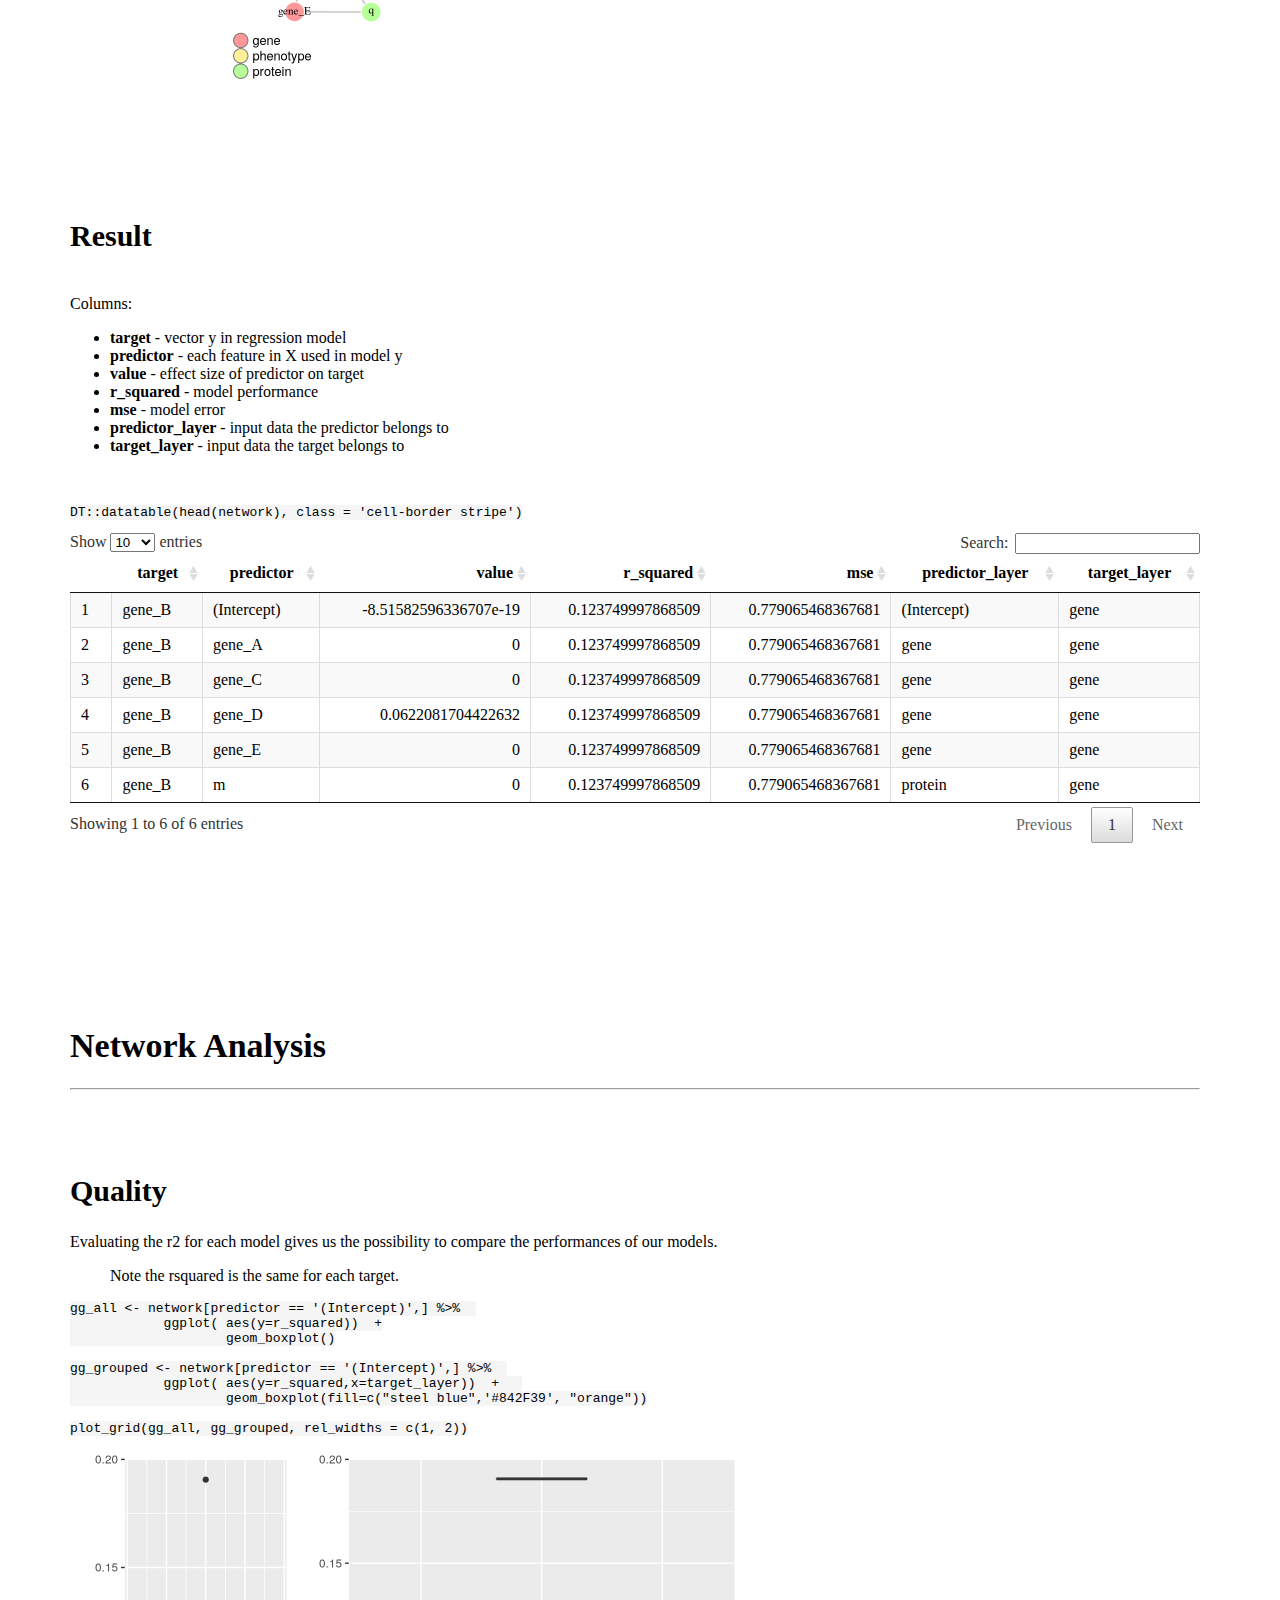
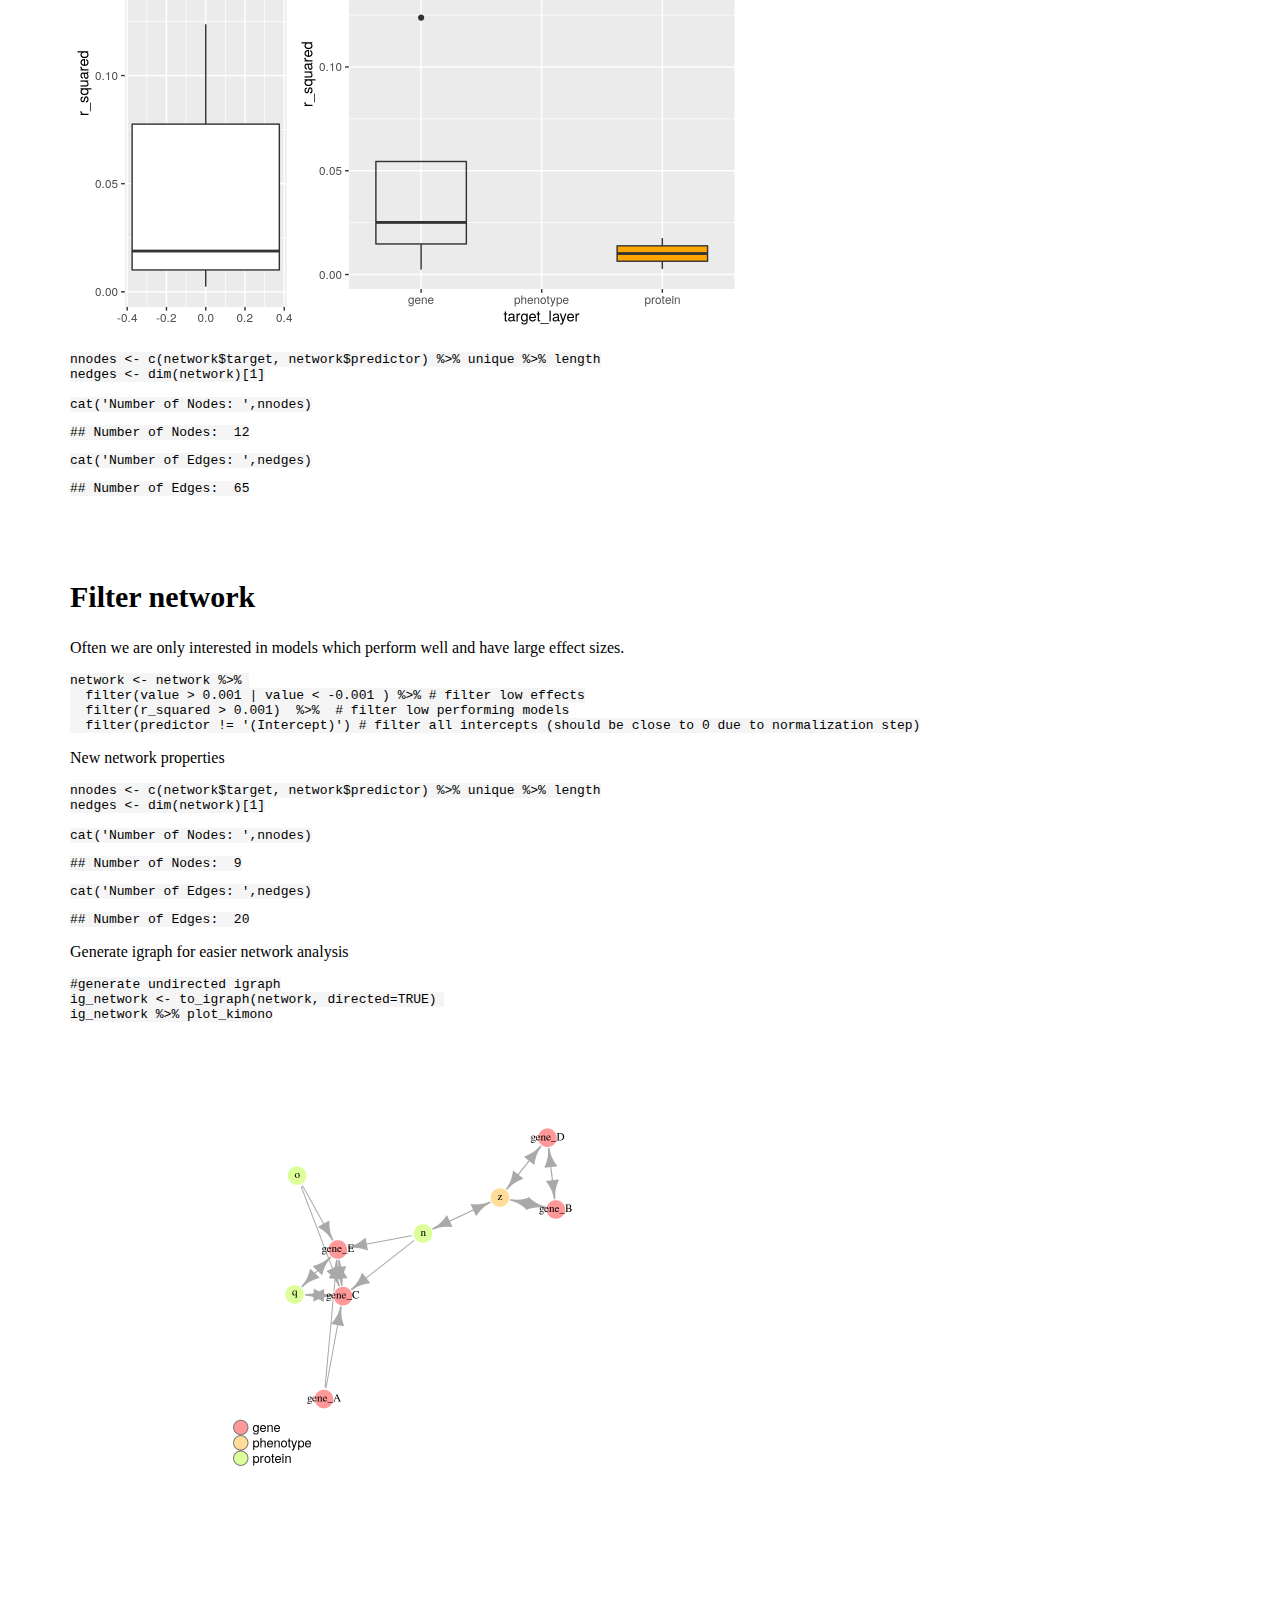
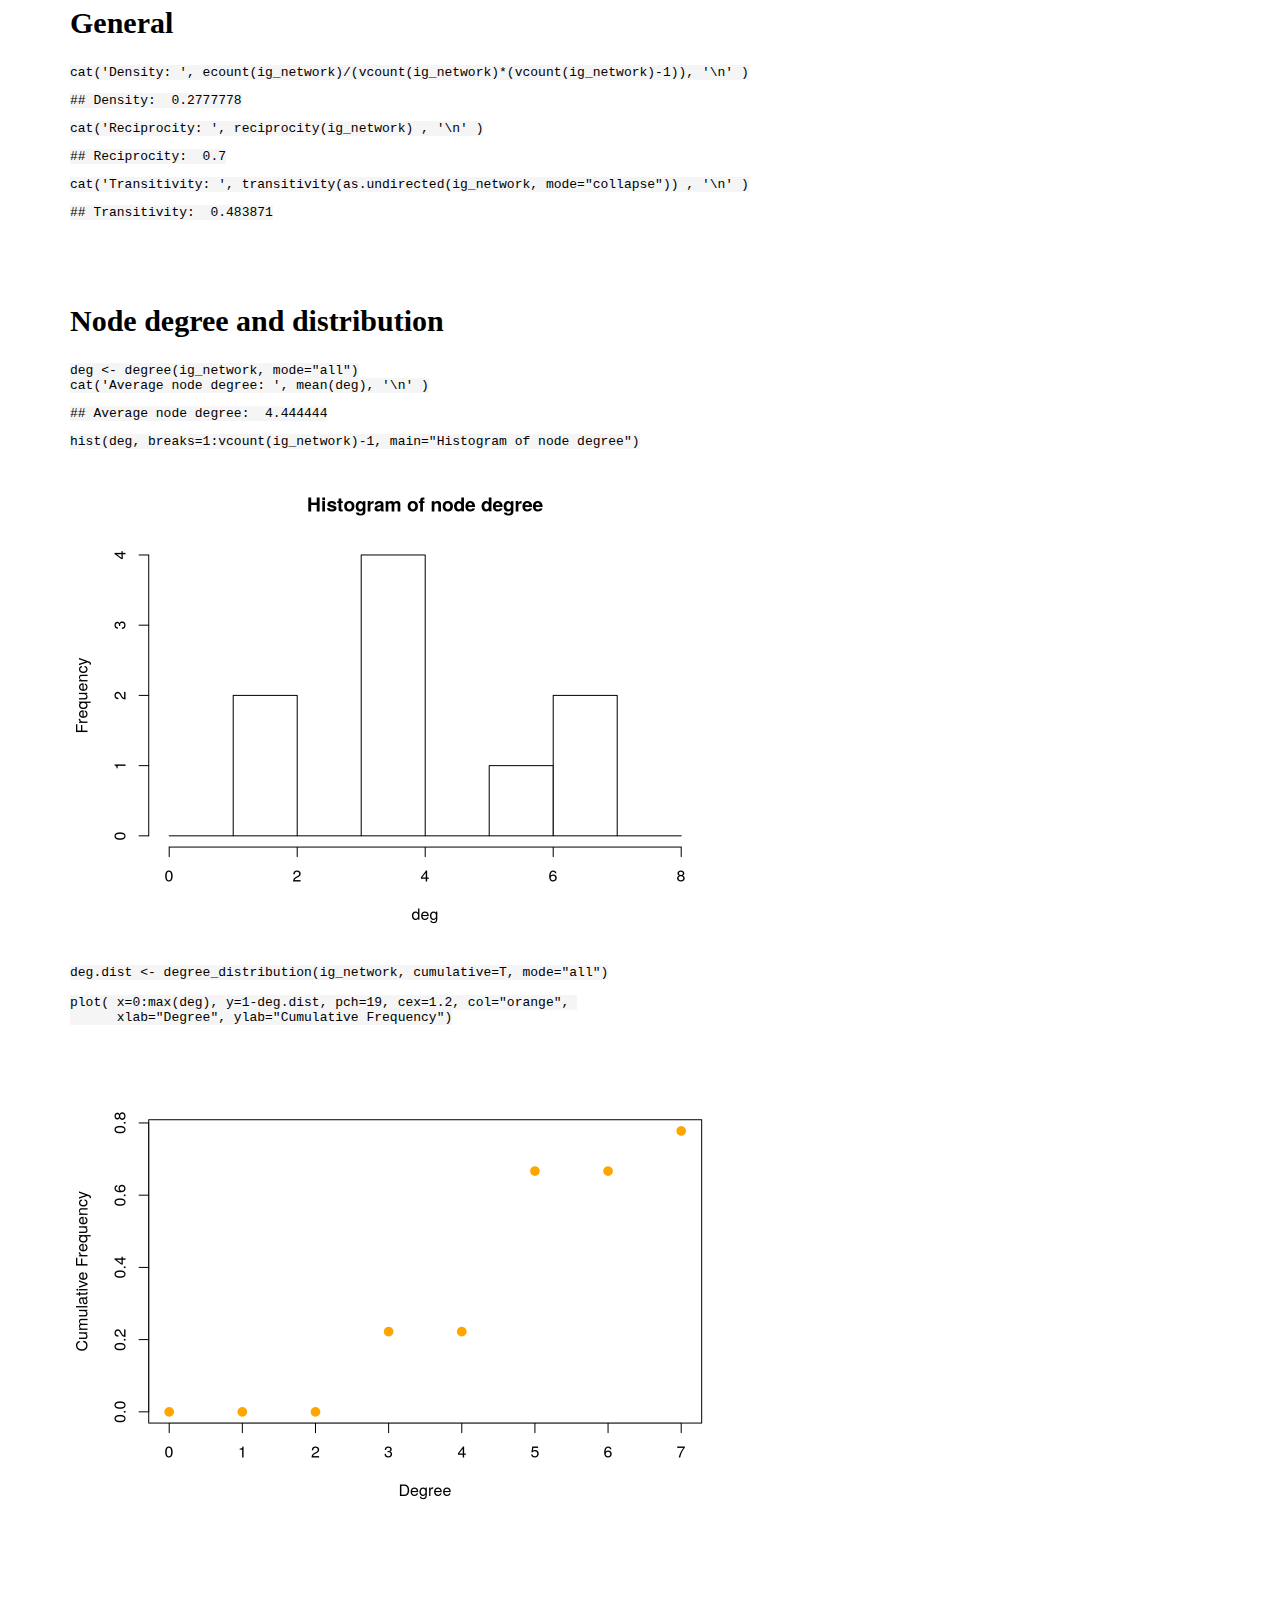
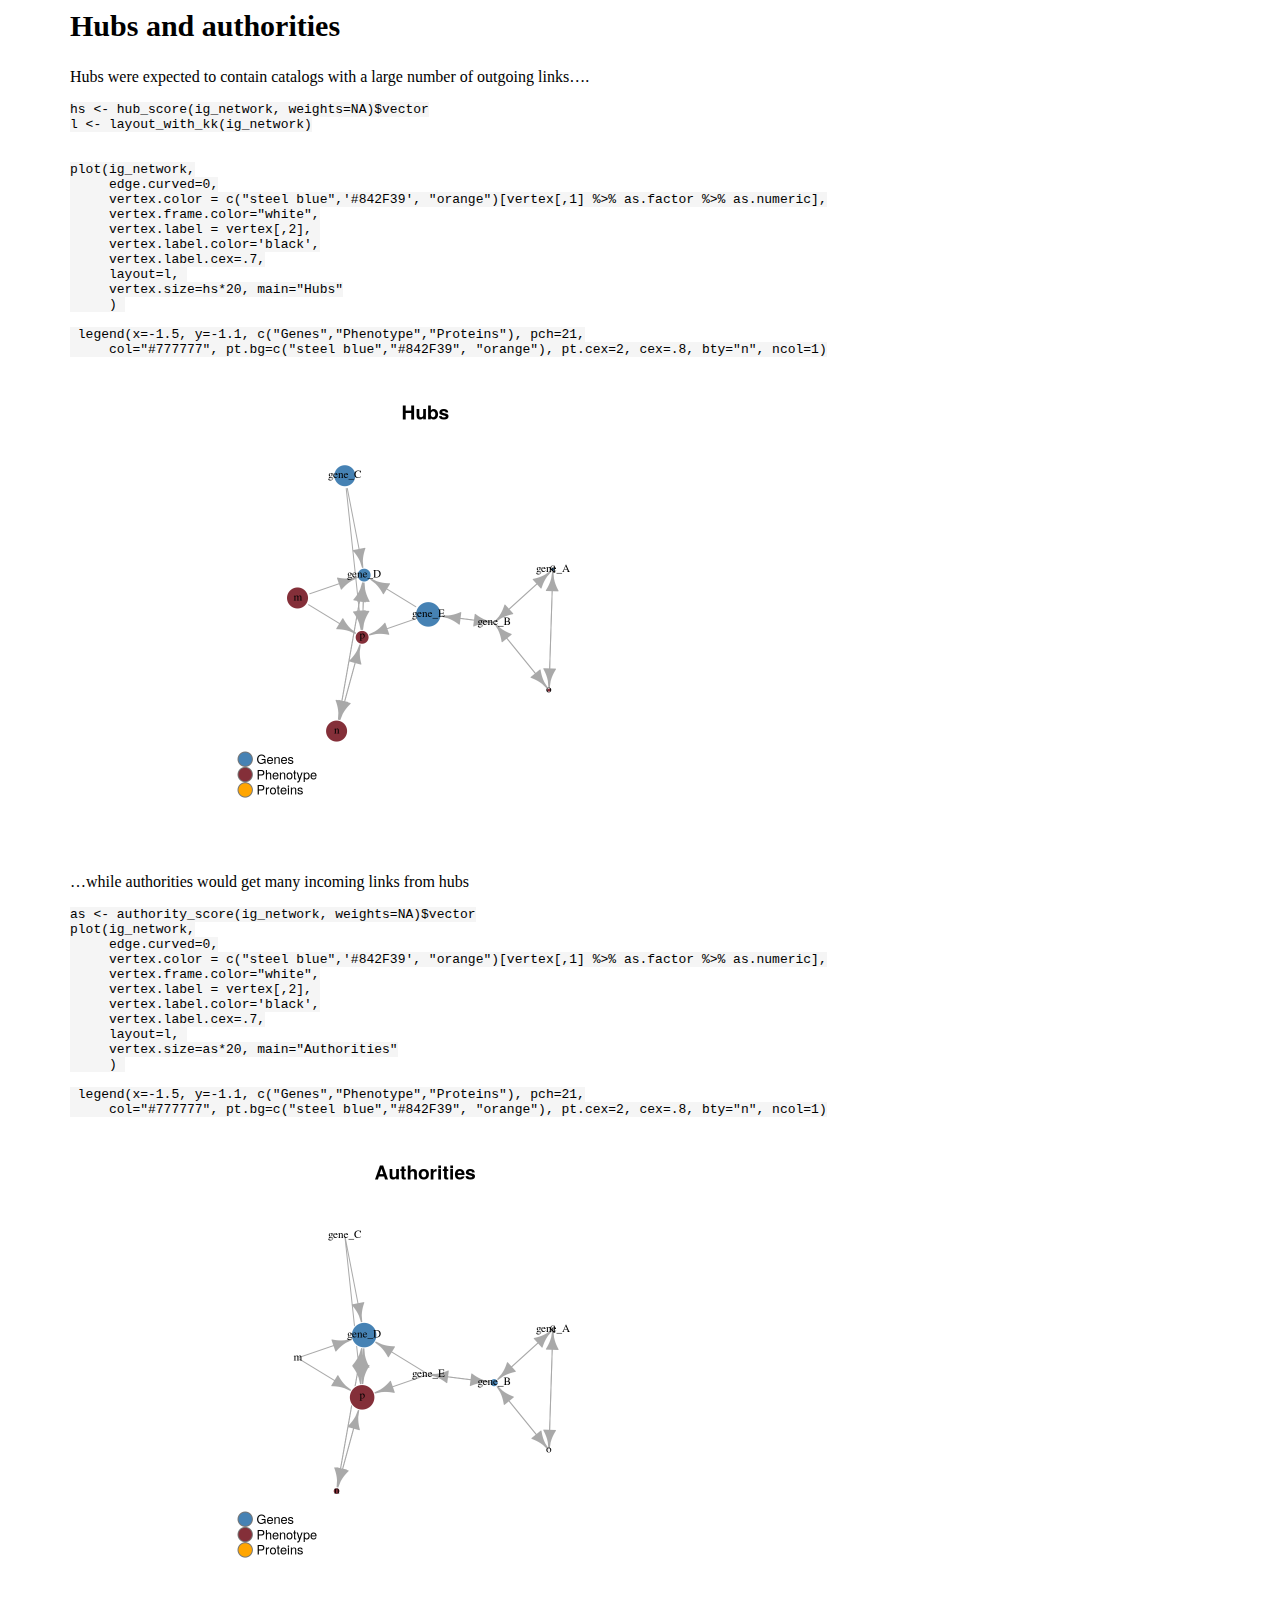
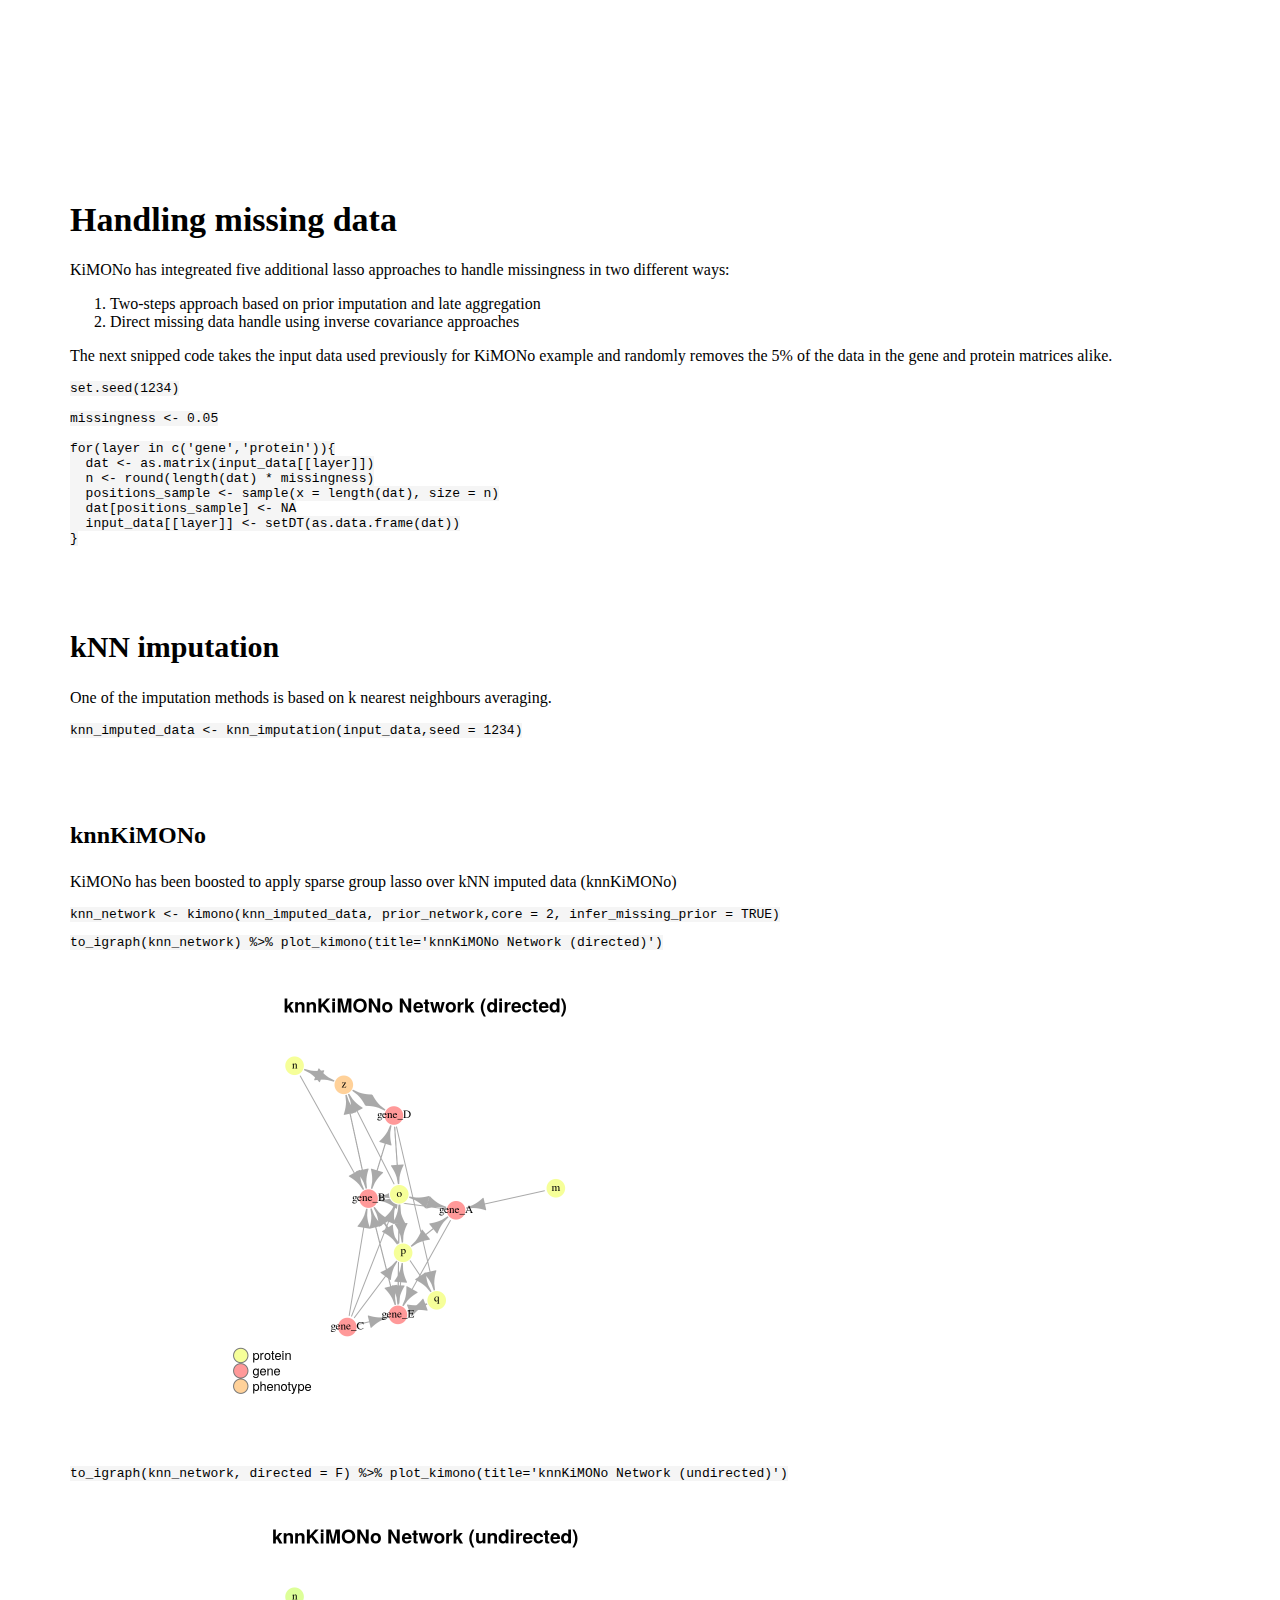
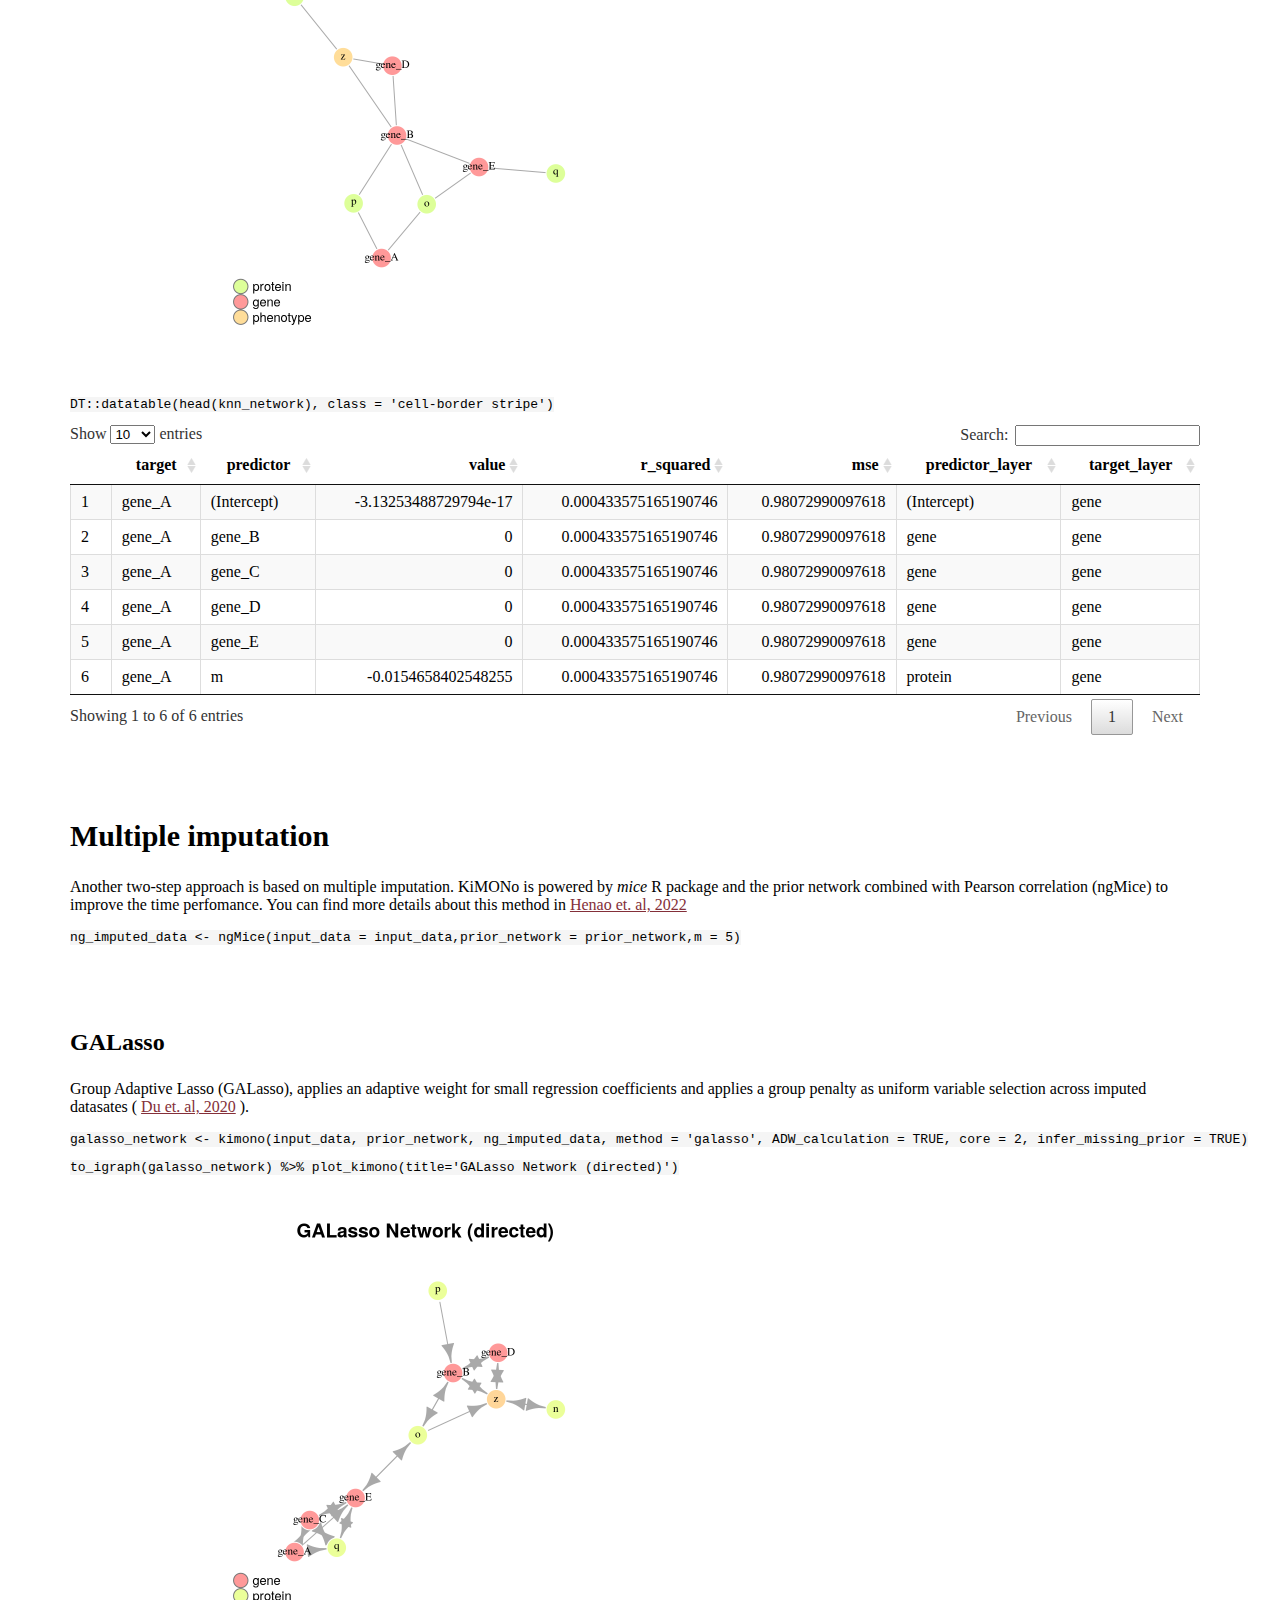
==== commit 1bb2f063: "data table index" ====
--- a/docs/index.html
+++ b/docs/index.html
@@ -266,7 +266,7 @@
 </div>
 Knowledge Guided Multi-Omic Network Inference</h1>
 <h4 class="date"><center>
-22 April 2022
+16 May 2022
 </center></h4>
 
 </div>
@@ -442,7 +442,7 @@
 ## 
 ## 2) inference:
 ##  for layers  gene protein 
-## 2022-04-22 13:33:55 starting inference of  10  models
+## 2022-05-16 13:04:16 starting inference of  10  models
 ## 
   |                                                                            
   |                                                                      |   0%
@@ -450,12 +450,12 @@
 ## 3) missing prior 
 ## phenotype 
 ## overall layer
-## 2022-04-22 13:33:57 starting inference of  1  models
+## 2022-05-16 13:04:17 starting inference of  1  models
 ## 
   |                                                                            
   |                                                                      |   0%
 ## 
-## Done 0.05 min</code></pre>
+## Done 0.03 min</code></pre>
 <pre class="r"><code>#plot network
 to_igraph(network) %&gt;% plot_kimono(title=&#39;KiMONo Network (directed)&#39;)</code></pre>
 <p><img src="index_files/figure-html/unnamed-chunk-10-1.png" width="672" /></p>
